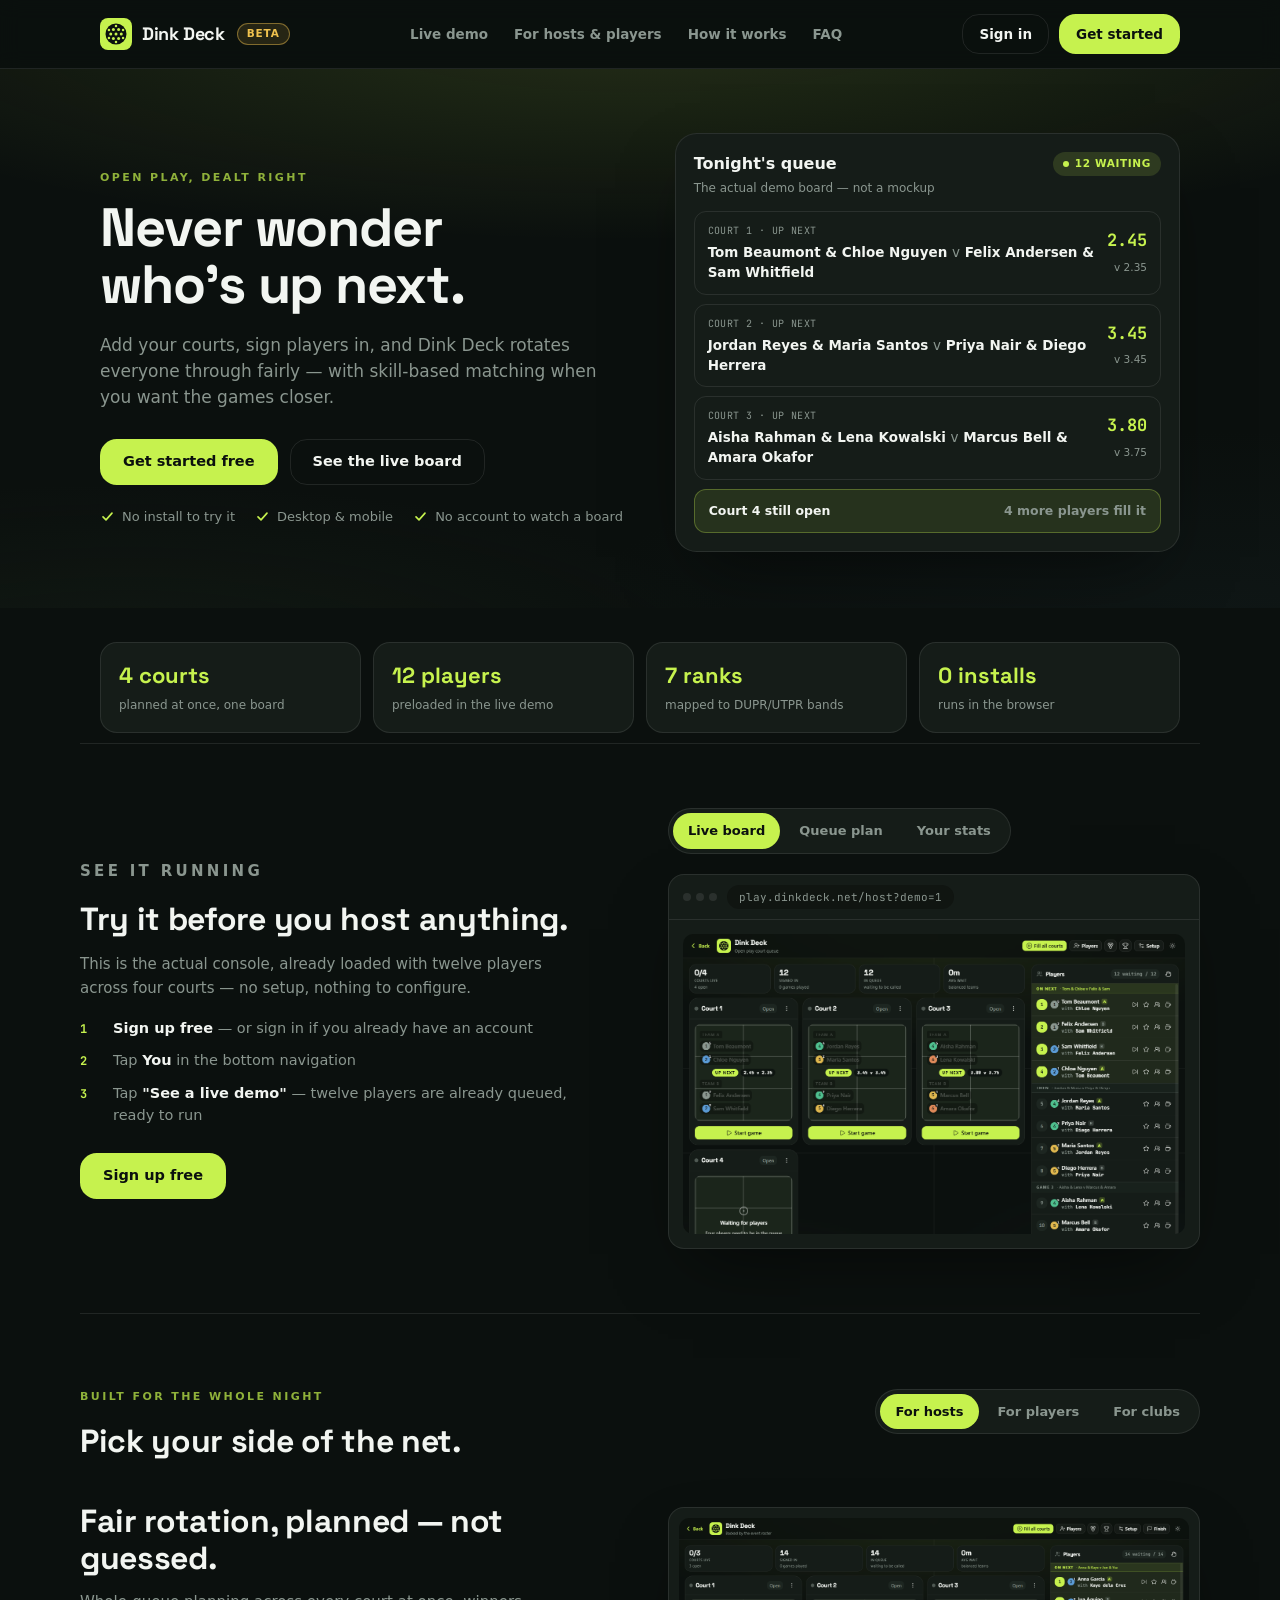
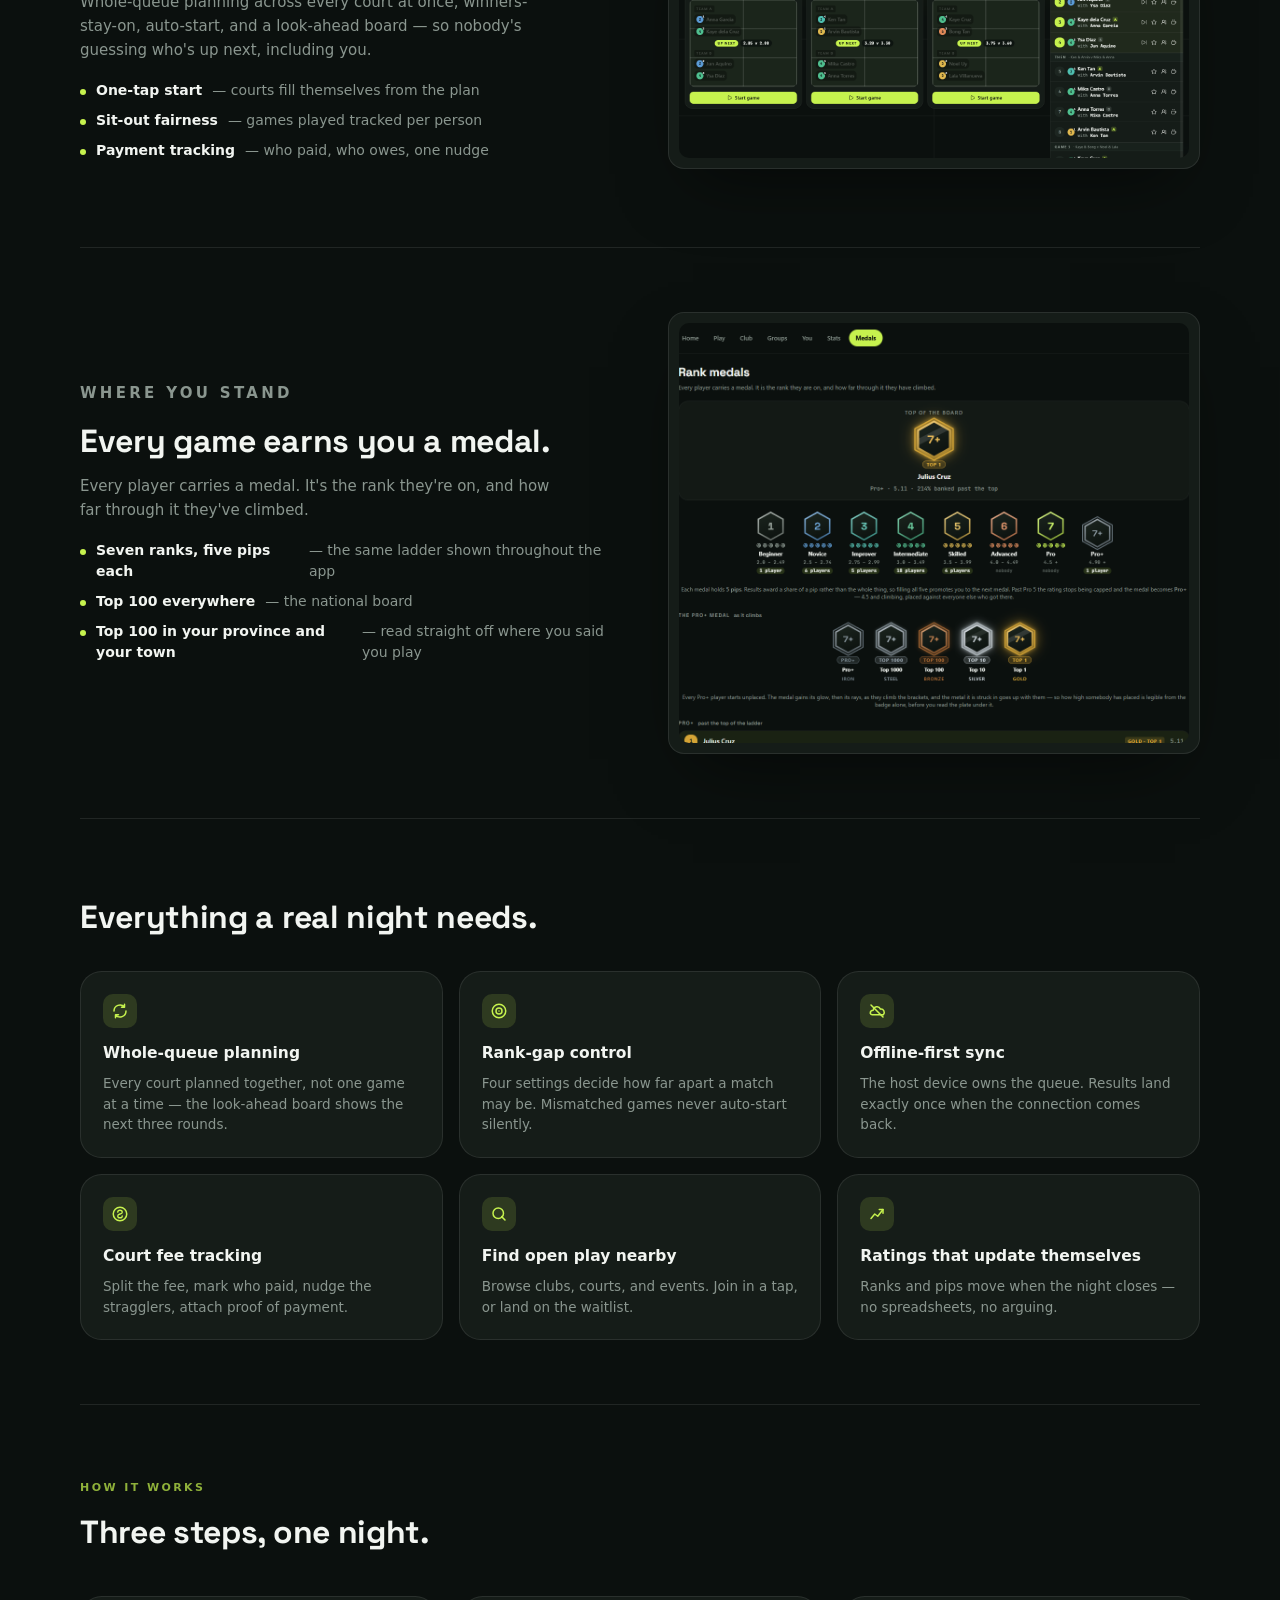
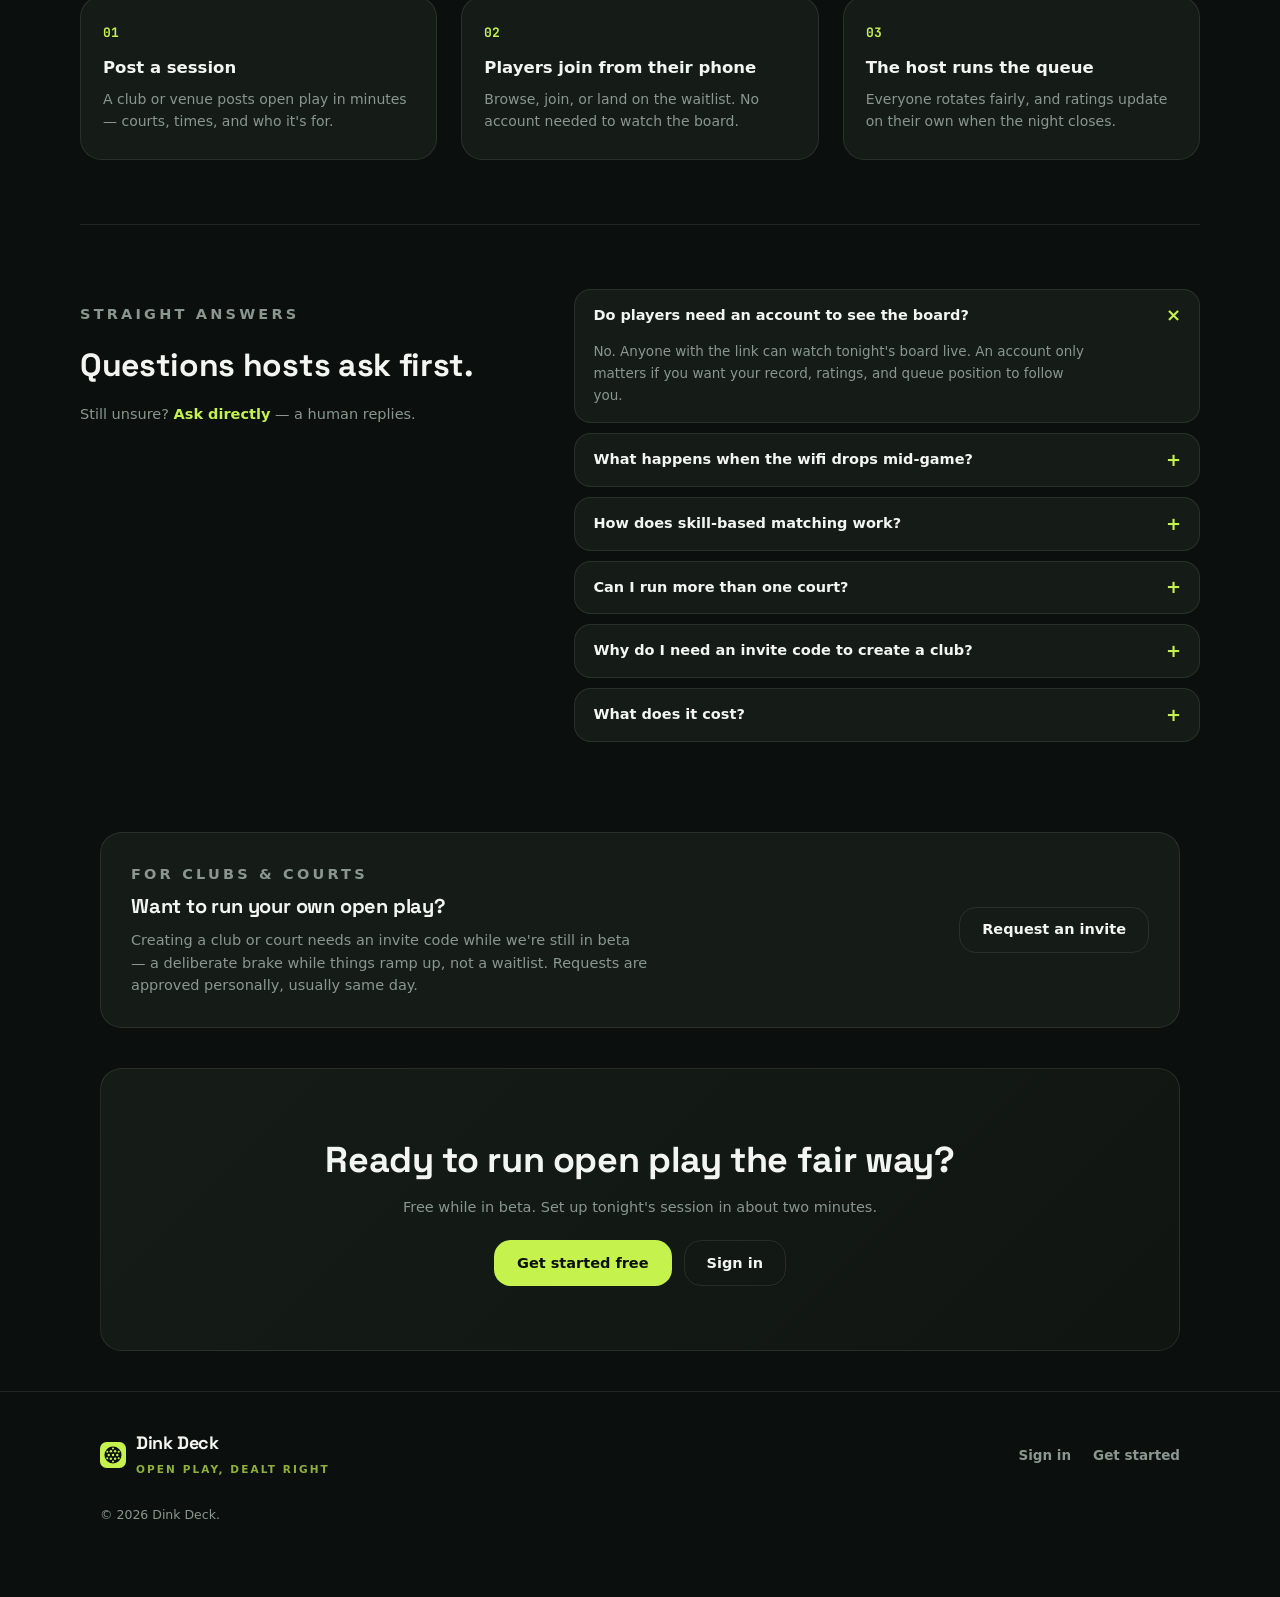
==== index.html @ 60b29c38 "Remove the leaderboard screenshot Squeezed into the split-section column, the wide 1440px capture cr" ====
<!doctype html>
<html lang="en">
<head>
  <meta charset="UTF-8" />
  <meta name="viewport" content="width=device-width, initial-scale=1" />
  <title>Dink Deck — Pickleball Court Queue</title>
  <meta name="description" content="Open-play court queue for pickleball. Add your courts, sign players in, and Dink Deck rotates everyone through fairly — with skill-based matching when you want the games closer." />

  <meta property="og:type" content="website" />
  <meta property="og:title" content="Dink Deck — Pickleball Court Queue" />
  <meta property="og:description" content="Open-play court queue for pickleball. Add your courts, sign players in, and Dink Deck rotates everyone through fairly — with skill-based matching when you want the games closer." />
  <meta property="og:image" content="https://dinkdeck.net/images/host-console.png" />
  <meta name="twitter:card" content="summary_large_image" />

  <link rel="icon" type="image/svg+xml" href="favicon.svg" />
  <link rel="preconnect" href="https://fonts.googleapis.com" />
  <link rel="preconnect" href="https://fonts.gstatic.com" crossorigin />
  <link href="https://fonts.googleapis.com/css2?family=Space+Grotesk:wght@500;600;700&family=JetBrains+Mono:wght@600;700&display=swap" rel="stylesheet" />
  <link rel="stylesheet" href="styles.css" />
</head>
<body>

  <header class="site-header">
    <div class="wrap">
      <a class="wordmark" href="#top" aria-label="Dink Deck">
        <svg width="32" height="32" viewBox="0 0 64 64" aria-hidden="true">
          <rect x="0" y="0" width="64" height="64" rx="16" fill="var(--primary)" />
          <circle cx="32" cy="32" r="21" fill="var(--primary-foreground)" />
          <g fill="var(--primary)">
            <circle cx="32" cy="32" r="3" /><circle cx="42.5" cy="32" r="3" />
            <circle cx="37.2" cy="41.1" r="3" /><circle cx="26.8" cy="41.1" r="3" />
            <circle cx="21.5" cy="32" r="3" /><circle cx="26.8" cy="22.9" r="3" />
            <circle cx="37.2" cy="22.9" r="3" />
            <circle cx="46.1" cy="23.9" r="2.5" /><circle cx="32" cy="15.8" r="2.5" />
            <circle cx="17.9" cy="23.9" r="2.5" /><circle cx="17.9" cy="40.1" r="2.5" />
            <circle cx="32" cy="48.2" r="2.5" /><circle cx="46.1" cy="40.1" r="2.5" />
          </g>
        </svg>
        <span class="wordmark__name">Dink Deck</span>
        <span class="beta-badge">Beta</span>
      </a>
      <nav class="nav-links" aria-label="Page sections">
        <a href="#demo">Live demo</a>
        <a href="#for-you">For hosts &amp; players</a>
        <a href="#how">How it works</a>
        <a href="#faq">FAQ</a>
      </nav>
      <div class="header-actions">
        <a class="btn btn--ghost btn--sm" href="https://play.dinkdeck.net/signin">Sign in</a>
        <a class="btn btn--primary btn--sm" href="https://play.dinkdeck.net/register">Get started</a>
      </div>
    </div>
  </header>

  <main id="top">

    <section class="hero">
      <div class="wrap">
        <div>
          <p class="eyebrow">Open play, dealt right</p>
          <h1>Never wonder who's&nbsp;up&nbsp;next.</h1>
          <p class="lede">
            Add your courts, sign players in, and Dink Deck rotates everyone
            through fairly — with skill-based matching when you want the
            games closer.
          </p>
          <div class="hero-ctas">
            <a class="btn btn--primary" href="https://play.dinkdeck.net/register">Get started free</a>
            <a class="btn btn--ghost" href="#demo">See the live board</a>
          </div>
          <ul class="checks">
            <li><svg width="15" height="15" viewBox="0 0 20 20" fill="none" aria-hidden="true"><path d="M4 10.5l4 4 8-9" stroke="currentColor" stroke-width="2.2" stroke-linecap="round" stroke-linejoin="round"/></svg>No install to try it</li>
            <li><svg width="15" height="15" viewBox="0 0 20 20" fill="none" aria-hidden="true"><path d="M4 10.5l4 4 8-9" stroke="currentColor" stroke-width="2.2" stroke-linecap="round" stroke-linejoin="round"/></svg>Desktop &amp; mobile</li>
            <li><svg width="15" height="15" viewBox="0 0 20 20" fill="none" aria-hidden="true"><path d="M4 10.5l4 4 8-9" stroke="currentColor" stroke-width="2.2" stroke-linecap="round" stroke-linejoin="round"/></svg>No account to watch a board</li>
          </ul>
        </div>
        <div class="hero-visual">
          <div class="live-board rise-in">
            <div class="live-board__head">
              <div>
                <h3>Tonight's queue</h3>
                <p>The actual demo board — not a mockup</p>
              </div>
              <span class="live-pill">12 waiting</span>
            </div>

            <div class="live-board__court">
              <div>
                <div class="live-board__court-meta">Court 1 · Up next</div>
                <div class="live-board__names">Tom Beaumont &amp; Chloe Nguyen <span>v</span> Felix Andersen &amp; Sam Whitfield</div>
              </div>
              <div class="live-board__score">
                <strong>2.45</strong>
                <em>v 2.35</em>
              </div>
            </div>

            <div class="live-board__court">
              <div>
                <div class="live-board__court-meta">Court 2 · Up next</div>
                <div class="live-board__names">Jordan Reyes &amp; Maria Santos <span>v</span> Priya Nair &amp; Diego Herrera</div>
              </div>
              <div class="live-board__score">
                <strong>3.45</strong>
                <em>v 3.45</em>
              </div>
            </div>

            <div class="live-board__court">
              <div>
                <div class="live-board__court-meta">Court 3 · Up next</div>
                <div class="live-board__names">Aisha Rahman &amp; Lena Kowalski <span>v</span> Marcus Bell &amp; Amara Okafor</div>
              </div>
              <div class="live-board__score">
                <strong>3.80</strong>
                <em>v 3.75</em>
              </div>
            </div>

            <div class="live-board__banner">
              <span>Court 4 still open</span>
              <span>4 more players fill it</span>
            </div>
          </div>
        </div>
      </div>
    </section>

    <section class="wrap">
      <div class="stat-strip">
        <div class="stat-strip__item"><strong>4 courts</strong><span>planned at once, one board</span></div>
        <div class="stat-strip__item"><strong>12 players</strong><span>preloaded in the live demo</span></div>
        <div class="stat-strip__item"><strong>7 ranks</strong><span>mapped to DUPR/UTPR bands</span></div>
        <div class="stat-strip__item"><strong>0 installs</strong><span>runs in the browser</span></div>
      </div>
    </section>

    <section class="split-section wrap" id="demo">
      <div class="split">
        <div class="split__copy">
          <p class="eyebrow">See it running</p>
          <h2>Try it before you host anything.</h2>
          <p>
            This is the actual console, already loaded with twelve players
            across four courts — no setup, nothing to configure.
          </p>
          <ol class="steps">
            <li><span class="steps__num">1</span><span><strong>Sign up free</strong> — or sign in if you already have an account</span></li>
            <li><span class="steps__num">2</span><span>Tap <strong>You</strong> in the bottom navigation</span></li>
            <li><span class="steps__num">3</span><span>Tap <strong>"See a live demo"</strong> — twelve players are already queued, ready to run</span></li>
          </ol>
          <a class="btn btn--primary" href="https://play.dinkdeck.net/register">Sign up free</a>
        </div>

        <div data-tabs>
          <div class="tabs" role="tablist" aria-label="Demo views">
            <button class="tab-btn" type="button" data-tab="board" aria-selected="true">Live board</button>
            <button class="tab-btn" type="button" data-tab="plan" aria-selected="false">Queue plan</button>
            <button class="tab-btn" type="button" data-tab="stats" aria-selected="false">Your stats</button>
          </div>

          <div class="chrome-frame">
            <div class="chrome-frame__bar">
              <span class="chrome-frame__dots"><span></span><span></span><span></span></span>
              <span class="chrome-frame__url">play.dinkdeck.net/host?demo=1</span>
            </div>
            <div class="chrome-frame__body">
              <div data-tab-panel="board">
                <img src="images/demo.png" alt="The live demo board: four courts, twelve players queued and ready to run" />
              </div>
              <div data-tab-panel="plan" hidden>
                <ol class="queue-plan">
                  <li data-next><span><span class="queue-plan__pos">1</span><strong>Tom Beaumont</strong></span><span class="queue-plan__tag">On next</span></li>
                  <li data-next><span><span class="queue-plan__pos">2</span><strong>Felix Andersen</strong></span><span class="queue-plan__tag">On next</span></li>
                  <li data-next><span><span class="queue-plan__pos">3</span><strong>Sam Whitfield</strong></span><span class="queue-plan__tag">On next</span></li>
                  <li data-next><span><span class="queue-plan__pos">4</span><strong>Chloe Nguyen</strong></span><span class="queue-plan__tag">On next</span></li>
                  <li><span><span class="queue-plan__pos">5</span><strong>Jordan Reyes</strong><span class="queue-plan__meta"> · then</span></span><span class="queue-plan__tag">Then</span></li>
                  <li><span><span class="queue-plan__pos">6</span><strong>Priya Nair</strong></span><span class="queue-plan__tag">Then</span></li>
                  <li><span><span class="queue-plan__pos">7</span><strong>Maria Santos</strong></span><span class="queue-plan__tag">Then</span></li>
                  <li><span><span class="queue-plan__pos">8</span><strong>Diego Herrera</strong></span><span class="queue-plan__tag">Then</span></li>
                </ol>
              </div>
              <div data-tab-panel="stats" hidden>
                <img src="images/stats.png" alt="A player's stats screen showing their rank, record, win rate, and games played by day" />
              </div>
            </div>
          </div>
        </div>
      </div>
    </section>

    <section class="split-section wrap" id="for-you" data-tabs>
      <div class="split-section__head">
        <div>
          <p class="eyebrow">Built for the whole night</p>
          <h2>Pick your side of the net.</h2>
        </div>
        <div class="tabs" role="tablist" aria-label="Who this is for">
          <button class="tab-btn" type="button" data-tab="hosts" aria-selected="true">For hosts</button>
          <button class="tab-btn" type="button" data-tab="players" aria-selected="false">For players</button>
          <button class="tab-btn" type="button" data-tab="clubs" aria-selected="false">For clubs</button>
        </div>
      </div>

      <div>
        <div class="split" data-tab-panel="hosts">
          <div class="split__copy">
            <h2>Fair rotation, planned — not guessed.</h2>
            <p>
              Whole-queue planning across every court at once, winners-stay-on,
              auto-start, and a look-ahead board — so nobody's guessing who's
              up next, including you.
            </p>
            <ul class="split__bullets">
              <li><strong>One-tap start</strong> — courts fill themselves from the plan</li>
              <li><strong>Sit-out fairness</strong> — games played tracked per person</li>
              <li><strong>Payment tracking</strong> — who paid, who owes, one nudge</li>
            </ul>
          </div>
          <div class="feature-row__media">
            <div class="desk-frame">
              <img src="images/host-console.png" alt="The host console running three courts of live games with a queue of waiting players" />
            </div>
          </div>
        </div>

        <div class="split" data-tab-panel="players" hidden>
          <div class="split__copy">
            <h2>Skill-based matching that never fakes it.</h2>
            <p>
              Seven ranks mapped to DUPR/UTPR bands, five pips per rank, and a
              hard rank-gap control with four settings — Dink Deck never
              silently starts a mismatched game.
            </p>
            <ul class="split__bullets">
              <li><strong>Real record</strong> — games, win rate, streak, sessions</li>
              <li><strong>Local ladders</strong> — leaderboards by province and town</li>
              <li><strong>Find open play</strong> — browse nearby, join in a tap</li>
            </ul>
          </div>
          <div class="feature-row__media">
            <div class="phone-frame">
              <img src="images/discover.png" alt="The Discover screen listing today's open play sessions, including one live now" width="280" />
            </div>
          </div>
        </div>

        <div class="split" data-tab-panel="clubs" hidden>
          <div class="split__copy">
            <h2>Your club has a home.</h2>
            <p>
              A club or venue profile, a court directory with hours and
              rates, and a feed for what's actually happening tonight — so
              regulars stop asking in the group chat.
            </p>
            <ul class="split__bullets">
              <li><strong>Post in minutes</strong> — courts, times, and who it's for</li>
              <li><strong>Members &amp; feed</strong> — notices land where players look</li>
              <li><strong>Court directory</strong> — hours, rates, and surface for every court</li>
            </ul>
          </div>
          <div class="feature-row__media">
            <div class="phone-frame">
              <img src="images/club-page.png" alt="A club's public page showing its upcoming sessions and a Post a session button" width="280" />
            </div>
          </div>
        </div>
      </div>
    </section>

    <section class="split-section wrap">
      <div class="split">
        <div class="split__copy">
          <p class="eyebrow">Where you stand</p>
          <h2>Every game earns you a medal.</h2>
          <p>
            Every player carries a medal. It's the rank they're on, and how
            far through it they've climbed.
          </p>
          <ul class="split__bullets">
            <li><strong>Seven ranks, five pips each</strong> — the same ladder shown throughout the app</li>
            <li><strong>Top 100 everywhere</strong> — the national board</li>
            <li><strong>Top 100 in your province and your town</strong> — read straight off where you said you play</li>
          </ul>
        </div>
        <div class="frame-stack">
          <div class="desk-frame">
            <img src="images/medals.png" alt="The rank medal chart, showing the seven-rank ladder and Pro+ tiers up to Top 10" />
          </div>
        </div>
      </div>
    </section>

    <section class="feature-grid-section wrap">
      <h2>Everything a real night needs.</h2>
      <div class="feature-grid">
        <div class="feature-card">
          <span class="feature-card__icon"><svg width="18" height="18" viewBox="0 0 24 24" fill="none"><path d="M4 12a8 8 0 0114-5.3M20 12a8 8 0 01-14 5.3M18 3v4h-4M6 21v-4h4" stroke="currentColor" stroke-width="2" stroke-linecap="round" stroke-linejoin="round"/></svg></span>
          <h3>Whole-queue planning</h3>
          <p>Every court planned together, not one game at a time — the look-ahead board shows the next three rounds.</p>
        </div>
        <div class="feature-card">
          <span class="feature-card__icon"><svg width="18" height="18" viewBox="0 0 24 24" fill="none"><circle cx="12" cy="12" r="9" stroke="currentColor" stroke-width="2"/><circle cx="12" cy="12" r="4" stroke="currentColor" stroke-width="2"/><circle cx="12" cy="12" r="0.5" fill="currentColor" stroke="currentColor"/></svg></span>
          <h3>Rank-gap control</h3>
          <p>Four settings decide how far apart a match may be. Mismatched games never auto-start silently.</p>
        </div>
        <div class="feature-card">
          <span class="feature-card__icon"><svg width="18" height="18" viewBox="0 0 24 24" fill="none"><path d="M3 15a4 4 0 014-4 5 5 0 019.6-1.5A4.5 4.5 0 0120.5 17H6a3 3 0 01-3-2z" stroke="currentColor" stroke-width="2" stroke-linejoin="round"/><path d="M4 4l16 16" stroke="currentColor" stroke-width="2" stroke-linecap="round"/></svg></span>
          <h3>Offline-first sync</h3>
          <p>The host device owns the queue. Results land exactly once when the connection comes back.</p>
        </div>
        <div class="feature-card">
          <span class="feature-card__icon"><svg width="18" height="18" viewBox="0 0 24 24" fill="none"><circle cx="12" cy="12" r="9" stroke="currentColor" stroke-width="2"/><path d="M9 9.5c0-1.4 1.3-2.5 3-2.5s3 1.1 3 2.5-1.3 2-3 2.5-3 1.1-3 2.5 1.3 2.5 3 2.5 3-1.1 3-2.5" stroke="currentColor" stroke-width="1.8" stroke-linecap="round"/></svg></span>
          <h3>Court fee tracking</h3>
          <p>Split the fee, mark who paid, nudge the stragglers, attach proof of payment.</p>
        </div>
        <div class="feature-card">
          <span class="feature-card__icon"><svg width="18" height="18" viewBox="0 0 24 24" fill="none"><circle cx="11" cy="11" r="7" stroke="currentColor" stroke-width="2"/><path d="M20 20l-4.5-4.5" stroke="currentColor" stroke-width="2" stroke-linecap="round"/></svg></span>
          <h3>Find open play nearby</h3>
          <p>Browse clubs, courts, and events. Join in a tap, or land on the waitlist.</p>
        </div>
        <div class="feature-card">
          <span class="feature-card__icon"><svg width="18" height="18" viewBox="0 0 24 24" fill="none"><path d="M4 18l5-6 4 3 7-9" stroke="currentColor" stroke-width="2" stroke-linecap="round" stroke-linejoin="round"/><path d="M15 6h5v5" stroke="currentColor" stroke-width="2" stroke-linecap="round" stroke-linejoin="round"/></svg></span>
          <h3>Ratings that update themselves</h3>
          <p>Ranks and pips move when the night closes — no spreadsheets, no arguing.</p>
        </div>
      </div>
    </section>

    <section class="how wrap" id="how">
      <p class="eyebrow">How it works</p>
      <h2>Three steps, one night.</h2>
      <div class="how-steps">
        <div class="how-step">
          <div class="how-step__num">01</div>
          <h3>Post a session</h3>
          <p>A club or venue posts open play in minutes — courts, times, and who it's for.</p>
        </div>
        <div class="how-step">
          <div class="how-step__num">02</div>
          <h3>Players join from their phone</h3>
          <p>Browse, join, or land on the waitlist. No account needed to watch the board.</p>
        </div>
        <div class="how-step">
          <div class="how-step__num">03</div>
          <h3>The host runs the queue</h3>
          <p>Everyone rotates fairly, and ratings update on their own when the night closes.</p>
        </div>
      </div>
    </section>

    <section class="faq-section wrap" id="faq">
      <div class="faq-layout">
        <div class="faq-intro">
          <p class="eyebrow">Straight answers</p>
          <h2>Questions hosts ask first.</h2>
          <p>Still unsure? <a href="mailto:archi.luna04@gmail.com?subject=Question%20about%20Dink%20Deck">Ask directly</a> — a human replies.</p>
        </div>

        <div class="faq-list">
          <div class="faq-item">
            <button class="faq-item__q" type="button" data-faq-q aria-expanded="true">
              Do players need an account to see the board?
              <span class="faq-item__glyph" data-faq-glyph>×</span>
            </button>
            <div class="faq-item__a" data-faq-a>
              No. Anyone with the link can watch tonight's board live. An account
              only matters if you want your record, ratings, and queue position
              to follow you.
            </div>
          </div>

          <div class="faq-item">
            <button class="faq-item__q" type="button" data-faq-q aria-expanded="false">
              What happens when the wifi drops mid-game?
              <span class="faq-item__glyph" data-faq-glyph>+</span>
            </button>
            <div class="faq-item__a" data-faq-a hidden>
              Nothing is lost. The host's device keeps the queue locally and
              syncs results exactly once when the connection returns — never
              twice, never a duplicate game.
            </div>
          </div>

          <div class="faq-item">
            <button class="faq-item__q" type="button" data-faq-q aria-expanded="false">
              How does skill-based matching work?
              <span class="faq-item__glyph" data-faq-glyph>+</span>
            </button>
            <div class="faq-item__a" data-faq-a hidden>
              Seven ranks, five pips each. A rank-gap setting decides how wide a
              mismatch is allowed before a game won't start — anywhere from
              same-rank-only up to any mix.
            </div>
          </div>

          <div class="faq-item">
            <button class="faq-item__q" type="button" data-faq-q aria-expanded="false">
              Can I run more than one court?
              <span class="faq-item__glyph" data-faq-glyph>+</span>
            </button>
            <div class="faq-item__a" data-faq-a hidden>
              Yes — up to 24 on one board. Every court is planned together, not
              filled one at a time, so games start as soon as enough players
              are free anywhere.
            </div>
          </div>

          <div class="faq-item">
            <button class="faq-item__q" type="button" data-faq-q aria-expanded="false">
              Why do I need an invite code to create a club?
              <span class="faq-item__glyph" data-faq-glyph>+</span>
            </button>
            <div class="faq-item__a" data-faq-a hidden>
              It's a deliberate brake while the system is still in beta, not a
              permission system — request one below and it's usually
              approved the same day.
            </div>
          </div>

          <div class="faq-item">
            <button class="faq-item__q" type="button" data-faq-q aria-expanded="false">
              What does it cost?
              <span class="faq-item__glyph" data-faq-glyph>+</span>
            </button>
            <div class="faq-item__a" data-faq-a hidden>
              Free to play and free to host while in beta. A club can
              optionally track a court fee per player — that money moves
              through GCash or cash in hand, never through the app.
            </div>
          </div>
        </div>
      </div>
    </section>

    <section class="wrap">
      <div class="callout">
        <div class="callout__copy">
          <p class="eyebrow">For clubs &amp; courts</p>
          <h2>Want to run your own open play?</h2>
          <p>
            Creating a club or court needs an invite code while we're still
            in beta — a deliberate brake while things ramp up, not a
            waitlist. Requests are approved personally, usually same day.
          </p>
        </div>
        <div class="callout__action">
          <a class="btn btn--ghost" href="mailto:archi.luna04@gmail.com?subject=Dink%20Deck%20invite%20code%20request">Request an invite</a>
        </div>
      </div>
    </section>

    <section class="wrap">
      <div class="final-cta">
        <h2>Ready to run open play the fair way?</h2>
        <p>Free while in beta. Set up tonight's session in about two minutes.</p>
        <div class="hero-ctas">
          <a class="btn btn--primary" href="https://play.dinkdeck.net/register">Get started free</a>
          <a class="btn btn--ghost" href="https://play.dinkdeck.net/signin">Sign in</a>
        </div>
      </div>
    </section>

  </main>

  <footer class="site-footer">
    <div class="wrap">
      <a class="wordmark" href="#top" aria-label="Dink Deck">
        <svg width="26" height="26" viewBox="0 0 64 64" aria-hidden="true">
          <rect x="0" y="0" width="64" height="64" rx="16" fill="var(--primary)" />
          <circle cx="32" cy="32" r="21" fill="var(--primary-foreground)" />
          <g fill="var(--primary)">
            <circle cx="32" cy="32" r="3" /><circle cx="42.5" cy="32" r="3" />
            <circle cx="37.2" cy="41.1" r="3" /><circle cx="26.8" cy="41.1" r="3" />
            <circle cx="21.5" cy="32" r="3" /><circle cx="26.8" cy="22.9" r="3" />
            <circle cx="37.2" cy="22.9" r="3" />
            <circle cx="46.1" cy="23.9" r="2.5" /><circle cx="32" cy="15.8" r="2.5" />
            <circle cx="17.9" cy="23.9" r="2.5" /><circle cx="17.9" cy="40.1" r="2.5" />
            <circle cx="32" cy="48.2" r="2.5" /><circle cx="46.1" cy="40.1" r="2.5" />
          </g>
        </svg>
        <span>
          <span class="wordmark__name">Dink Deck</span>
          <span class="wordmark__tagline">Open play, dealt right</span>
        </span>
      </a>
      <div class="footer-links">
        <a href="https://play.dinkdeck.net/signin">Sign in</a>
        <a href="https://play.dinkdeck.net/register">Get started</a>
      </div>
      <p class="copyright">© 2026 Dink Deck.</p>
    </div>
  </footer>

  <script src="script.js" defer></script>
</body>
</html>
---- styles.css ----
/* Dink Deck — landing page.
   Brand tokens copied from apps/web/src/index.css (the "dark: brand as
   written" palette — Court Black, Deck, Dink Lime, Moss, Flag Amber). This
   repo has no shared dependency on the app, so the tokens are copied rather
   than imported. */

:root {
  --background: #0b100e;
  --foreground: #f2f5f1;
  --card: #151c18;
  --card-foreground: #f2f5f1;
  --primary: #c6f24e;
  --primary-foreground: #0b100e;
  --muted-foreground: #8a968f;
  --border: rgba(255, 255, 255, 0.09);
  --lime-ink: #c6f24e;
  --moss: #8fb13a;
  --flag: #f0c24e;
  --inset: #101511;
  --court: #22301f;
  --court-line: #f2f5f1;
  --apron: #1b2a2e;
  --optic: #c6f24e;
  --live: #c6f24e;

  --radius: 0.75rem;
  --radius-lg: var(--radius);
  --radius-xl: calc(var(--radius) * 1.4);
  --radius-2xl: calc(var(--radius) * 1.8);

  --font-display: "Space Grotesk", system-ui, sans-serif;
  --font-sans: -apple-system, BlinkMacSystemFont, "Segoe UI", system-ui, sans-serif;
  --font-mono: "JetBrains Mono", ui-monospace, monospace;

  --max: 1120px;
}

* {
  box-sizing: border-box;
}

html {
  scroll-behavior: smooth;
}

body {
  margin: 0;
  background: var(--background);
  color: var(--foreground);
  font-family: var(--font-sans);
  line-height: 1.5;
  -webkit-font-smoothing: antialiased;
}

img {
  max-width: 100%;
  display: block;
}

a {
  color: inherit;
}

button {
  font: inherit;
  color: inherit;
}

.wrap {
  max-width: var(--max);
  margin: 0 auto;
  padding: 0 20px;
}

.eyebrow {
  font-size: 11px;
  font-weight: 700;
  letter-spacing: 0.22em;
  text-transform: uppercase;
  color: var(--moss);
}

/* ---------- brand mark ---------- */

.wordmark {
  display: inline-flex;
  align-items: center;
  gap: 10px;
  text-decoration: none;
  color: inherit;
}

.wordmark__name {
  font-family: var(--font-display);
  font-weight: 700;
  font-size: 18px;
  letter-spacing: -0.02em;
  line-height: 1;
}

.wordmark__tagline {
  display: block;
  margin-top: 6px;
  font-size: 10.5px;
  font-weight: 600;
  letter-spacing: 0.2em;
  text-transform: uppercase;
  color: var(--moss);
}

.beta-badge {
  display: inline-flex;
  align-items: center;
  height: 22px;
  padding: 0 9px;
  margin-left: 2px;
  border-radius: 999px;
  border: 1px solid color-mix(in oklab, var(--flag) 45%, transparent);
  background: color-mix(in oklab, var(--flag) 12%, transparent);
  color: var(--flag);
  font-size: 10.5px;
  font-weight: 700;
  letter-spacing: 0.08em;
  text-transform: uppercase;
  vertical-align: middle;
}

/* ---------- header / nav ---------- */

.site-header {
  position: sticky;
  top: 0;
  z-index: 20;
  background: color-mix(in oklab, var(--background) 88%, transparent);
  backdrop-filter: blur(10px);
  border-bottom: 1px solid var(--border);
}

.site-header .wrap {
  height: 68px;
  display: flex;
  align-items: center;
  justify-content: space-between;
  gap: 16px;
}

.nav-links {
  display: none;
  align-items: center;
  gap: 26px;
  font-size: 13.5px;
  font-weight: 600;
  color: var(--muted-foreground);
}

.nav-links a {
  text-decoration: none;
}

.nav-links a:hover {
  color: var(--foreground);
}

@media (min-width: 860px) {
  .nav-links {
    display: flex;
  }
}

.header-actions {
  display: flex;
  align-items: center;
  gap: 10px;
}

/* ---------- buttons ---------- */

.btn {
  display: inline-flex;
  align-items: center;
  justify-content: center;
  gap: 8px;
  height: 46px;
  padding: 0 22px;
  border-radius: var(--radius-xl);
  font-weight: 700;
  font-size: 14.5px;
  text-decoration: none;
  border: 1px solid transparent;
  cursor: pointer;
  white-space: nowrap;
}

.btn--primary {
  background: var(--primary);
  color: var(--primary-foreground);
}

.btn--ghost {
  background: transparent;
  color: var(--foreground);
  border-color: var(--border);
}

.btn--sm {
  height: 40px;
  padding: 0 16px;
  font-size: 13.5px;
}

/* ---------- hero ---------- */

.hero {
  position: relative;
  overflow: hidden;
  padding: 64px 0 56px;
}

.hero::before {
  content: "";
  position: absolute;
  inset: 0;
  z-index: 0;
  background:
    radial-gradient(120% 70% at 50% -10%, color-mix(in oklab, var(--optic) 14%, transparent) 0%, transparent 60%),
    radial-gradient(90% 60% at 10% 110%, color-mix(in oklab, var(--court) 26%, transparent) 0%, transparent 55%),
    radial-gradient(90% 60% at 95% 100%, color-mix(in oklab, var(--apron) 22%, transparent) 0%, transparent 55%);
}

.hero .wrap {
  position: relative;
  z-index: 1;
  display: grid;
  grid-template-columns: 1fr;
  gap: 44px;
  align-items: center;
}

.hero h1 {
  font-family: var(--font-display);
  font-weight: 700;
  font-size: clamp(34px, 6vw, 54px);
  line-height: 1.05;
  letter-spacing: -0.02em;
  margin: 14px 0 18px;
}

.hero p.lede {
  font-size: 17px;
  line-height: 1.55;
  color: var(--muted-foreground);
  max-width: 46ch;
  margin: 0 0 28px;
}

.hero-ctas {
  display: flex;
  flex-wrap: wrap;
  gap: 12px;
  margin-bottom: 22px;
}

.checks {
  list-style: none;
  margin: 0;
  padding: 0;
  display: flex;
  flex-wrap: wrap;
  gap: 8px 20px;
}

.checks li {
  display: flex;
  align-items: center;
  gap: 7px;
  font-size: 13px;
  color: var(--muted-foreground);
}

.checks svg {
  flex-shrink: 0;
  color: var(--lime-ink);
}

@media (min-width: 900px) {
  .hero .wrap {
    grid-template-columns: 1.05fr 1fr;
  }
}

/* ---------- device frames ---------- */

.phone-frame {
  width: min(300px, 78vw);
  border-radius: 34px;
  border: 6px solid var(--card);
  background: var(--card);
  box-shadow: 0 30px 70px -20px rgba(0, 0, 0, 0.6);
  overflow: hidden;
}

.phone-frame img {
  border-radius: 28px;
  display: block;
}

.desk-frame {
  width: 100%;
  border-radius: 16px;
  border: 1px solid var(--border);
  background: var(--card);
  box-shadow: 0 30px 70px -25px rgba(0, 0, 0, 0.55);
  overflow: hidden;
  padding: 10px;
}

.desk-frame img {
  border-radius: 10px;
  display: block;
  width: 100%;
  height: 240px;
  object-fit: cover;
  object-position: top;
}

/* A tab/split panel's media slot — one frame, or a couple side by side. */
.feature-row__media {
  display: flex;
  justify-content: center;
  flex-wrap: wrap;
  gap: 20px;
}

/* A wide (desk-frame) shot at a taller crop than the default 240px, since a
   1440px-wide screenshot needs more height to stay legible once squeezed
   into a split-section column. Also stacks more than one, if ever needed. */
.frame-stack {
  display: flex;
  flex-direction: column;
  gap: 18px;
  width: 100%;
}

.frame-stack .desk-frame img {
  height: 420px;
}

/* ---------- hero live-board card ---------- */

.live-board {
  width: 100%;
  border-radius: var(--radius-2xl);
  border: 1px solid var(--border);
  background: var(--card);
  box-shadow: 0 30px 70px -25px rgba(0, 0, 0, 0.55);
  padding: 18px;
}

.live-board__head {
  display: flex;
  align-items: flex-start;
  justify-content: space-between;
  gap: 12px;
  margin-bottom: 14px;
}

.live-board__head h3 {
  font-size: 16px;
  margin: 0 0 3px;
}

.live-board__head p {
  margin: 0;
  font-size: 12px;
  color: var(--muted-foreground);
}

.live-pill {
  display: inline-flex;
  align-items: center;
  gap: 6px;
  height: 24px;
  padding: 0 10px;
  border-radius: 999px;
  background: color-mix(in oklab, var(--live) 14%, transparent);
  color: var(--lime-ink);
  font-size: 10.5px;
  font-weight: 700;
  letter-spacing: 0.06em;
  text-transform: uppercase;
  white-space: nowrap;
}

.live-pill::before {
  content: "";
  width: 6px;
  height: 6px;
  border-radius: 999px;
  background: var(--live);
}

.live-board__court {
  display: flex;
  align-items: center;
  justify-content: space-between;
  gap: 12px;
  padding: 11px 13px;
  border: 1px solid var(--border);
  border-radius: var(--radius-lg);
  margin-bottom: 9px;
}

.live-board__court-meta {
  font-family: var(--font-mono);
  font-size: 10px;
  color: var(--muted-foreground);
  text-transform: uppercase;
  letter-spacing: 0.04em;
  margin-bottom: 4px;
}

.live-board__names {
  font-size: 13.5px;
  font-weight: 600;
}

.live-board__names span {
  color: var(--muted-foreground);
  font-weight: 500;
}

.live-board__score {
  text-align: right;
  flex-shrink: 0;
}

.live-board__score strong {
  display: block;
  font-family: var(--font-mono);
  font-size: 17px;
  color: var(--lime-ink);
}

.live-board__score em {
  font-style: normal;
  font-size: 10.5px;
  color: var(--muted-foreground);
}

.live-board__banner {
  margin-top: 4px;
  display: flex;
  align-items: center;
  justify-content: space-between;
  gap: 10px;
  padding: 12px 14px;
  border-radius: var(--radius-lg);
  background: color-mix(in oklab, var(--primary) 10%, transparent);
  border: 1px solid color-mix(in oklab, var(--primary) 30%, transparent);
  font-size: 12.5px;
  font-weight: 700;
}

.live-board__banner span:last-child {
  font-weight: 600;
  color: var(--muted-foreground);
}

/* ---------- stat strip ---------- */

.stat-strip {
  display: grid;
  grid-template-columns: repeat(2, 1fr);
  gap: 12px;
  padding: 34px 0 10px;
}

@media (min-width: 700px) {
  .stat-strip {
    grid-template-columns: repeat(4, 1fr);
  }
}

.stat-strip__item {
  border: 1px solid var(--border);
  border-radius: var(--radius-xl);
  padding: 16px 18px;
  background: var(--card);
}

.stat-strip__item strong {
  display: block;
  font-family: var(--font-display);
  font-size: 22px;
  color: var(--lime-ink);
}

.stat-strip__item span {
  font-size: 12px;
  color: var(--muted-foreground);
}

/* ---------- split section (copy + panel), used by both tabbed sections ---------- */

.split-section {
  padding: 64px 0;
  border-top: 1px solid var(--border);
}

.split-section__head {
  display: flex;
  align-items: center;
  justify-content: space-between;
  gap: 16px;
  flex-wrap: wrap;
  margin-bottom: 28px;
}

.split-section__head h2 {
  font-family: var(--font-display);
  font-size: clamp(24px, 3.4vw, 32px);
  margin: 10px 0 0;
  letter-spacing: -0.01em;
}

.split {
  display: grid;
  grid-template-columns: 1fr;
  gap: 36px;
  align-items: start;
}

@media (min-width: 900px) {
  .split {
    grid-template-columns: 1fr 1fr;
    gap: 56px;
    align-items: center;
  }
}

/* `.split` sets its own `display`, which — being an author style — beats the
   browser's default `[hidden] { display: none }` UA rule regardless of
   source order. Needs restating explicitly or a hidden panel still renders. */
.split[hidden] {
  display: none;
}

.split__copy h2 {
  font-family: var(--font-display);
  font-size: clamp(24px, 3.4vw, 32px);
  line-height: 1.15;
  letter-spacing: -0.01em;
  margin: 10px 0 14px;
}

.split__copy > p {
  color: var(--muted-foreground);
  font-size: 15px;
  line-height: 1.6;
  max-width: 50ch;
  margin: 0 0 18px;
}

.split__bullets {
  list-style: none;
  margin: 0 0 22px;
  padding: 0;
  display: flex;
  flex-direction: column;
  gap: 9px;
}

.split__bullets li {
  display: flex;
  align-items: baseline;
  gap: 10px;
  font-size: 14px;
  color: var(--muted-foreground);
}

.split__bullets li::before {
  content: "";
  flex-shrink: 0;
  width: 6px;
  height: 6px;
  margin-top: 2px;
  border-radius: 999px;
  background: var(--lime-ink);
}

.split__bullets strong {
  color: var(--foreground);
}

/* ---------- numbered steps (how to find the demo) ---------- */

.steps {
  list-style: none;
  margin: 18px 0 26px;
  padding: 0;
  display: flex;
  flex-direction: column;
  gap: 11px;
}

.steps li {
  display: flex;
  align-items: baseline;
  gap: 13px;
  font-size: 14.5px;
  line-height: 1.5;
  color: var(--muted-foreground);
}

.steps li strong {
  color: var(--foreground);
}

.steps__num {
  flex-shrink: 0;
  width: 20px;
  font-family: var(--font-mono);
  font-weight: 700;
  font-size: 12px;
  color: var(--lime-ink);
}

/* ---------- tab groups ---------- */

.tabs {
  display: inline-flex;
  gap: 4px;
  padding: 4px;
  border-radius: 999px;
  background: var(--card);
  border: 1px solid var(--border);
  margin-bottom: 20px;
  flex-wrap: wrap;
}

.tab-btn {
  border: none;
  background: transparent;
  color: var(--muted-foreground);
  font-size: 13px;
  font-weight: 700;
  padding: 8px 15px;
  border-radius: 999px;
  cursor: pointer;
}

.tab-btn[aria-selected="true"] {
  background: var(--primary);
  color: var(--primary-foreground);
}

.tab-panel[hidden] {
  display: none;
}

/* ---------- browser-chrome frame (demo tabs) ---------- */

.chrome-frame {
  border-radius: 16px;
  border: 1px solid var(--border);
  background: var(--card);
  box-shadow: 0 30px 70px -25px rgba(0, 0, 0, 0.55);
  overflow: hidden;
}

.chrome-frame__bar {
  display: flex;
  align-items: center;
  gap: 10px;
  padding: 10px 14px;
  border-bottom: 1px solid var(--border);
}

.chrome-frame__dots {
  display: flex;
  gap: 5px;
}

.chrome-frame__dots span {
  width: 8px;
  height: 8px;
  border-radius: 999px;
  background: var(--border);
}

.chrome-frame__url {
  font-family: var(--font-mono);
  font-size: 11px;
  color: var(--muted-foreground);
  background: var(--inset);
  border-radius: 999px;
  padding: 4px 12px;
}

.chrome-frame__body {
  padding: 14px;
}

.chrome-frame__body img {
  border-radius: 10px;
  width: 100%;
  height: 300px;
  object-fit: cover;
  object-position: top;
}

/* ---------- hand-built queue-plan panel ---------- */

.queue-plan {
  list-style: none;
  margin: 0;
  padding: 0;
  display: flex;
  flex-direction: column;
  gap: 8px;
}

.queue-plan li {
  display: flex;
  align-items: center;
  justify-content: space-between;
  gap: 10px;
  padding: 10px 12px;
  border: 1px solid var(--border);
  border-radius: var(--radius-lg);
  font-size: 13px;
}

.queue-plan__pos {
  font-family: var(--font-mono);
  color: var(--muted-foreground);
  margin-right: 10px;
}

.queue-plan__meta {
  color: var(--muted-foreground);
  font-size: 11.5px;
}

.queue-plan__tag {
  font-size: 10.5px;
  font-weight: 700;
  padding: 3px 9px;
  border-radius: 999px;
  background: var(--inset);
  color: var(--muted-foreground);
  white-space: nowrap;
}

.queue-plan li[data-next] .queue-plan__tag {
  background: color-mix(in oklab, var(--primary) 16%, transparent);
  color: var(--lime-ink);
}

/* ---------- feature grid ---------- */

.feature-grid-section {
  padding: 64px 0;
  border-top: 1px solid var(--border);
}

.feature-grid-section h2 {
  font-family: var(--font-display);
  font-size: clamp(24px, 3.4vw, 32px);
  margin: 10px 0 30px;
  letter-spacing: -0.01em;
}

.feature-grid {
  display: grid;
  grid-template-columns: 1fr;
  gap: 16px;
}

@media (min-width: 760px) {
  .feature-grid {
    grid-template-columns: repeat(3, 1fr);
  }
}

.feature-card {
  border: 1px solid var(--border);
  background: var(--card);
  border-radius: var(--radius-2xl);
  padding: 22px;
}

.feature-card__icon {
  display: grid;
  place-items: center;
  width: 34px;
  height: 34px;
  border-radius: 10px;
  background: color-mix(in oklab, var(--primary) 14%, transparent);
  color: var(--lime-ink);
  margin-bottom: 14px;
}

.feature-card h3 {
  font-size: 15.5px;
  margin: 0 0 7px;
}

.feature-card p {
  color: var(--muted-foreground);
  font-size: 13.5px;
  line-height: 1.55;
  margin: 0;
}

/* ---------- how it works ---------- */

.how {
  padding: 64px 0;
  border-top: 1px solid var(--border);
}

.how h2 {
  font-family: var(--font-display);
  font-size: clamp(24px, 3.4vw, 32px);
  margin: 10px 0 40px;
  letter-spacing: -0.01em;
}

.how-steps {
  display: grid;
  grid-template-columns: 1fr;
  gap: 24px;
}

@media (min-width: 760px) {
  .how-steps {
    grid-template-columns: repeat(3, 1fr);
  }
}

.how-step {
  border: 1px solid var(--border);
  background: var(--card);
  border-radius: var(--radius-2xl);
  padding: 26px 22px;
}

.how-step__num {
  font-family: var(--font-mono);
  font-weight: 700;
  font-size: 13px;
  color: var(--lime-ink);
  margin-bottom: 14px;
}

.how-step h3 {
  font-size: 16.5px;
  margin: 0 0 8px;
}

.how-step p {
  color: var(--muted-foreground);
  font-size: 14px;
  line-height: 1.55;
  margin: 0;
}

/* ---------- FAQ ---------- */

.faq-section {
  padding: 64px 0;
  border-top: 1px solid var(--border);
}

.faq-layout {
  display: grid;
  grid-template-columns: 1fr;
  gap: 32px;
}

@media (min-width: 900px) {
  .faq-layout {
    grid-template-columns: 0.85fr 1.15fr;
  }
}

.faq-intro h2 {
  font-family: var(--font-display);
  font-size: clamp(24px, 3.4vw, 32px);
  margin: 10px 0 14px;
  letter-spacing: -0.01em;
}

.faq-intro p {
  color: var(--muted-foreground);
  font-size: 14.5px;
  line-height: 1.6;
  max-width: 42ch;
}

.faq-intro a {
  color: var(--lime-ink);
  font-weight: 700;
  text-decoration: none;
}

.faq-list {
  display: flex;
  flex-direction: column;
  gap: 10px;
}

.faq-item {
  border: 1px solid var(--border);
  border-radius: var(--radius-xl);
  background: var(--card);
  overflow: hidden;
}

.faq-item__q {
  width: 100%;
  display: flex;
  align-items: center;
  justify-content: space-between;
  gap: 12px;
  padding: 15px 18px;
  background: none;
  border: none;
  text-align: left;
  font-size: 14.5px;
  font-weight: 700;
  cursor: pointer;
}

.faq-item__glyph {
  flex-shrink: 0;
  font-size: 18px;
  color: var(--lime-ink);
  line-height: 1;
}

.faq-item__a {
  padding: 0 18px 16px;
  color: var(--muted-foreground);
  font-size: 13.5px;
  line-height: 1.6;
  max-width: 62ch;
}

.faq-item__a[hidden] {
  display: none;
}

/* ---------- callouts (invite request) ---------- */

.callout {
  display: grid;
  grid-template-columns: 1fr;
  gap: 18px;
  align-items: center;
  padding: 30px;
  border-radius: var(--radius-2xl);
  border: 1px solid var(--border);
  background: var(--card);
  margin: 26px 0;
}

.callout__copy h2 {
  font-family: var(--font-display);
  font-size: 20px;
  margin: 6px 0 8px;
  letter-spacing: -0.01em;
}

.callout__copy p {
  color: var(--muted-foreground);
  font-size: 14.5px;
  line-height: 1.55;
  margin: 0;
  max-width: 56ch;
}

.callout__action {
  display: flex;
}

@media (min-width: 760px) {
  .callout {
    grid-template-columns: 1fr auto;
  }
}

/* ---------- final CTA ---------- */

.final-cta {
  margin: 40px 0;
  padding: 64px 24px;
  border-radius: var(--radius-2xl);
  background: linear-gradient(135deg, var(--card), var(--inset));
  border: 1px solid var(--border);
  text-align: center;
}

.final-cta h2 {
  font-family: var(--font-display);
  font-size: clamp(26px, 4vw, 36px);
  letter-spacing: -0.01em;
  margin: 0 0 10px;
}

.final-cta p {
  color: var(--muted-foreground);
  font-size: 14.5px;
  margin: 0 0 22px;
}

.final-cta .hero-ctas {
  justify-content: center;
  margin-bottom: 0;
}

/* ---------- footer ---------- */

.site-footer {
  border-top: 1px solid var(--border);
  padding: 40px 0 60px;
}

.site-footer .wrap {
  display: flex;
  flex-wrap: wrap;
  align-items: center;
  justify-content: space-between;
  gap: 20px;
}

.footer-links {
  display: flex;
  gap: 22px;
  font-size: 13.5px;
  font-weight: 600;
}

.footer-links a {
  text-decoration: none;
  color: var(--muted-foreground);
}

.footer-links a:hover {
  color: var(--foreground);
}

.copyright {
  font-size: 12.5px;
  color: var(--muted-foreground);
  width: 100%;
  margin-top: 8px;
}

@media (prefers-reduced-motion: no-preference) {
  .rise-in {
    animation: rise-in 480ms cubic-bezier(0.22, 1, 0.36, 1) both;
  }
  @keyframes rise-in {
    from {
      opacity: 0;
      transform: translateY(12px);
    }
    to {
      opacity: 1;
      transform: none;
    }
  }
}
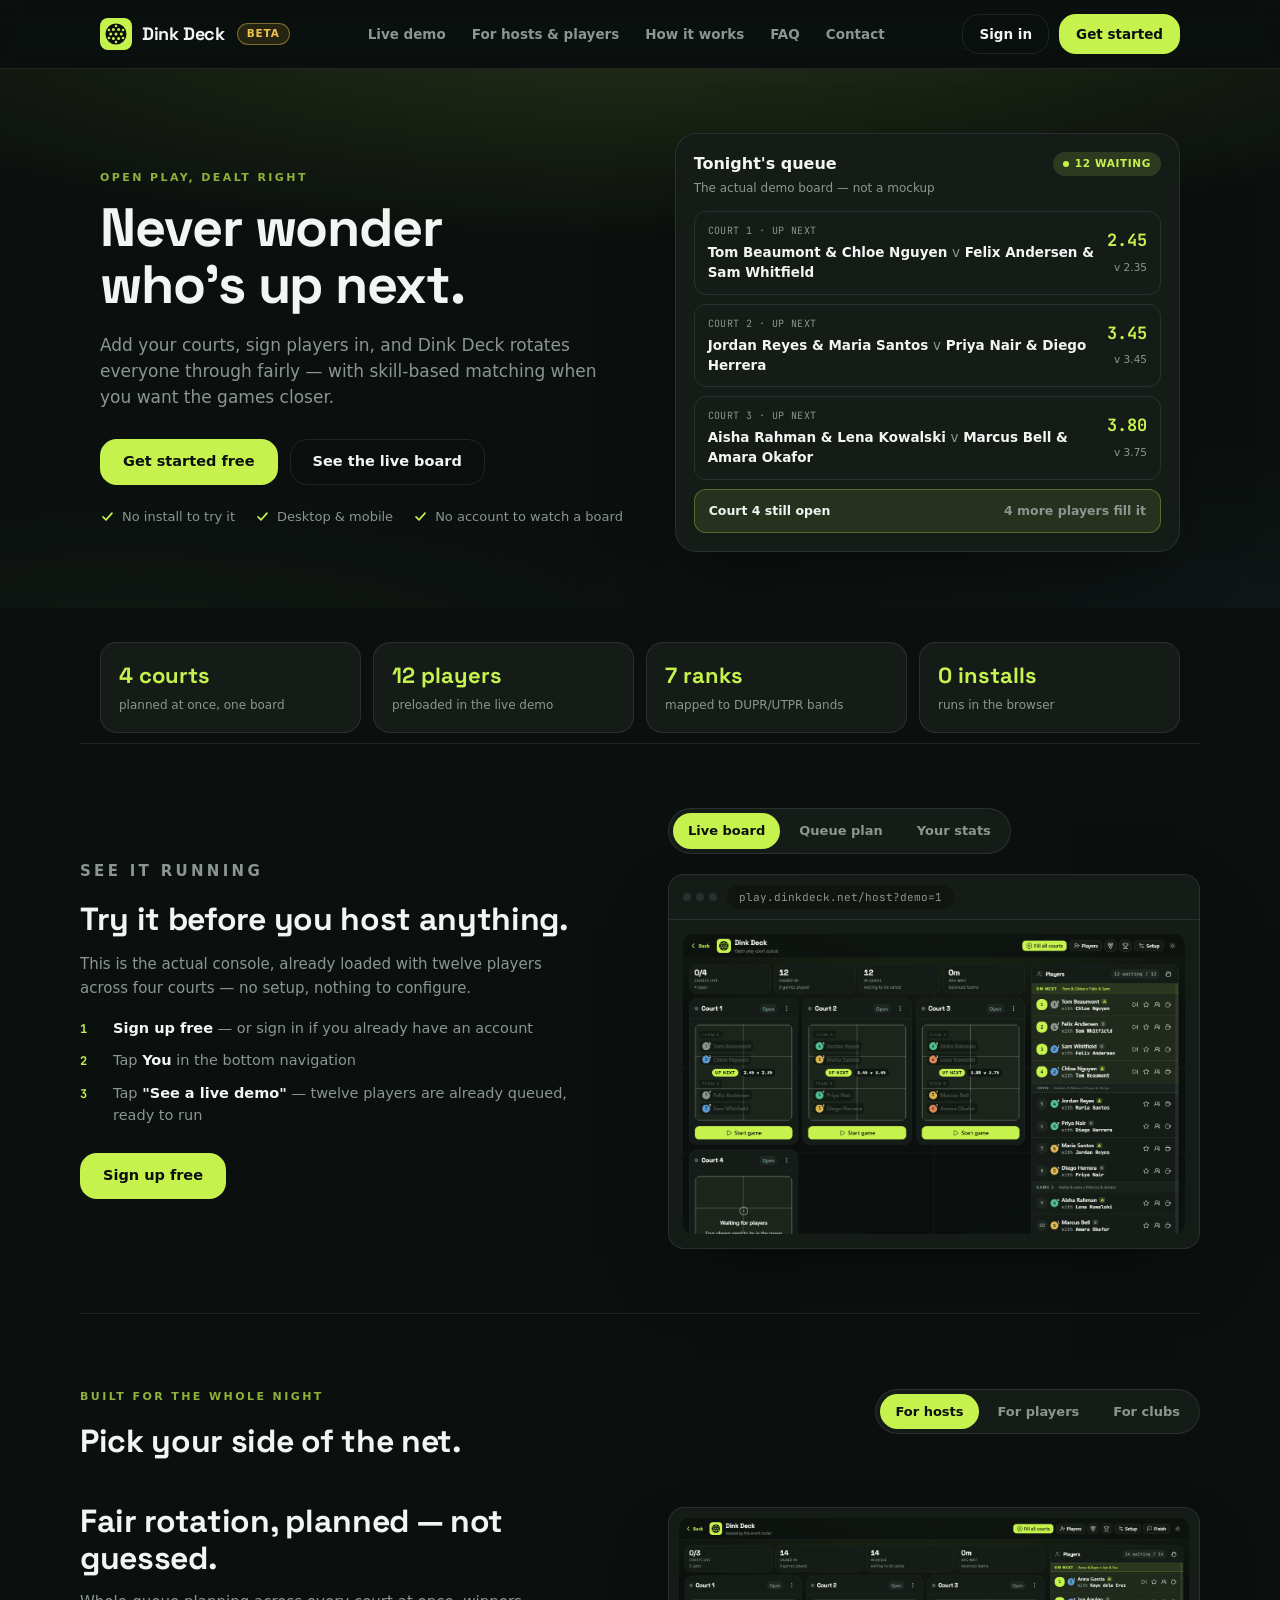
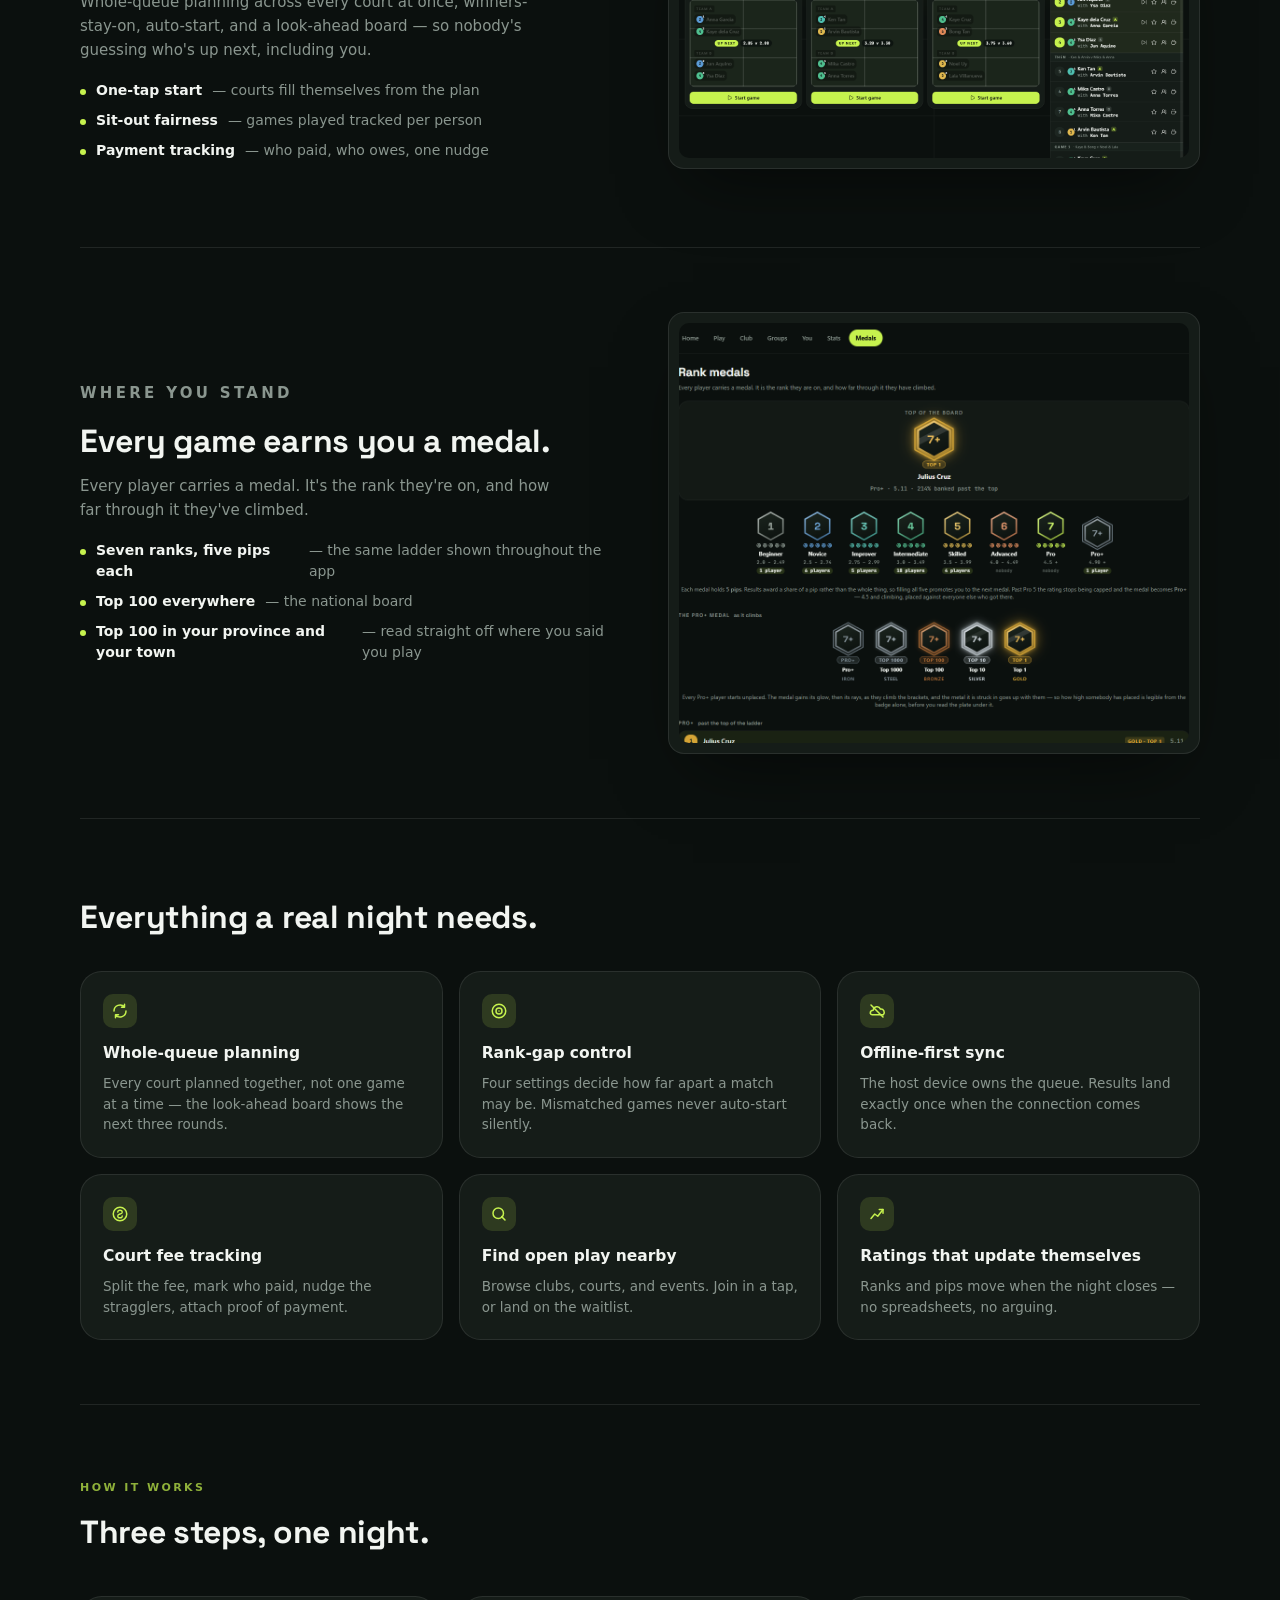
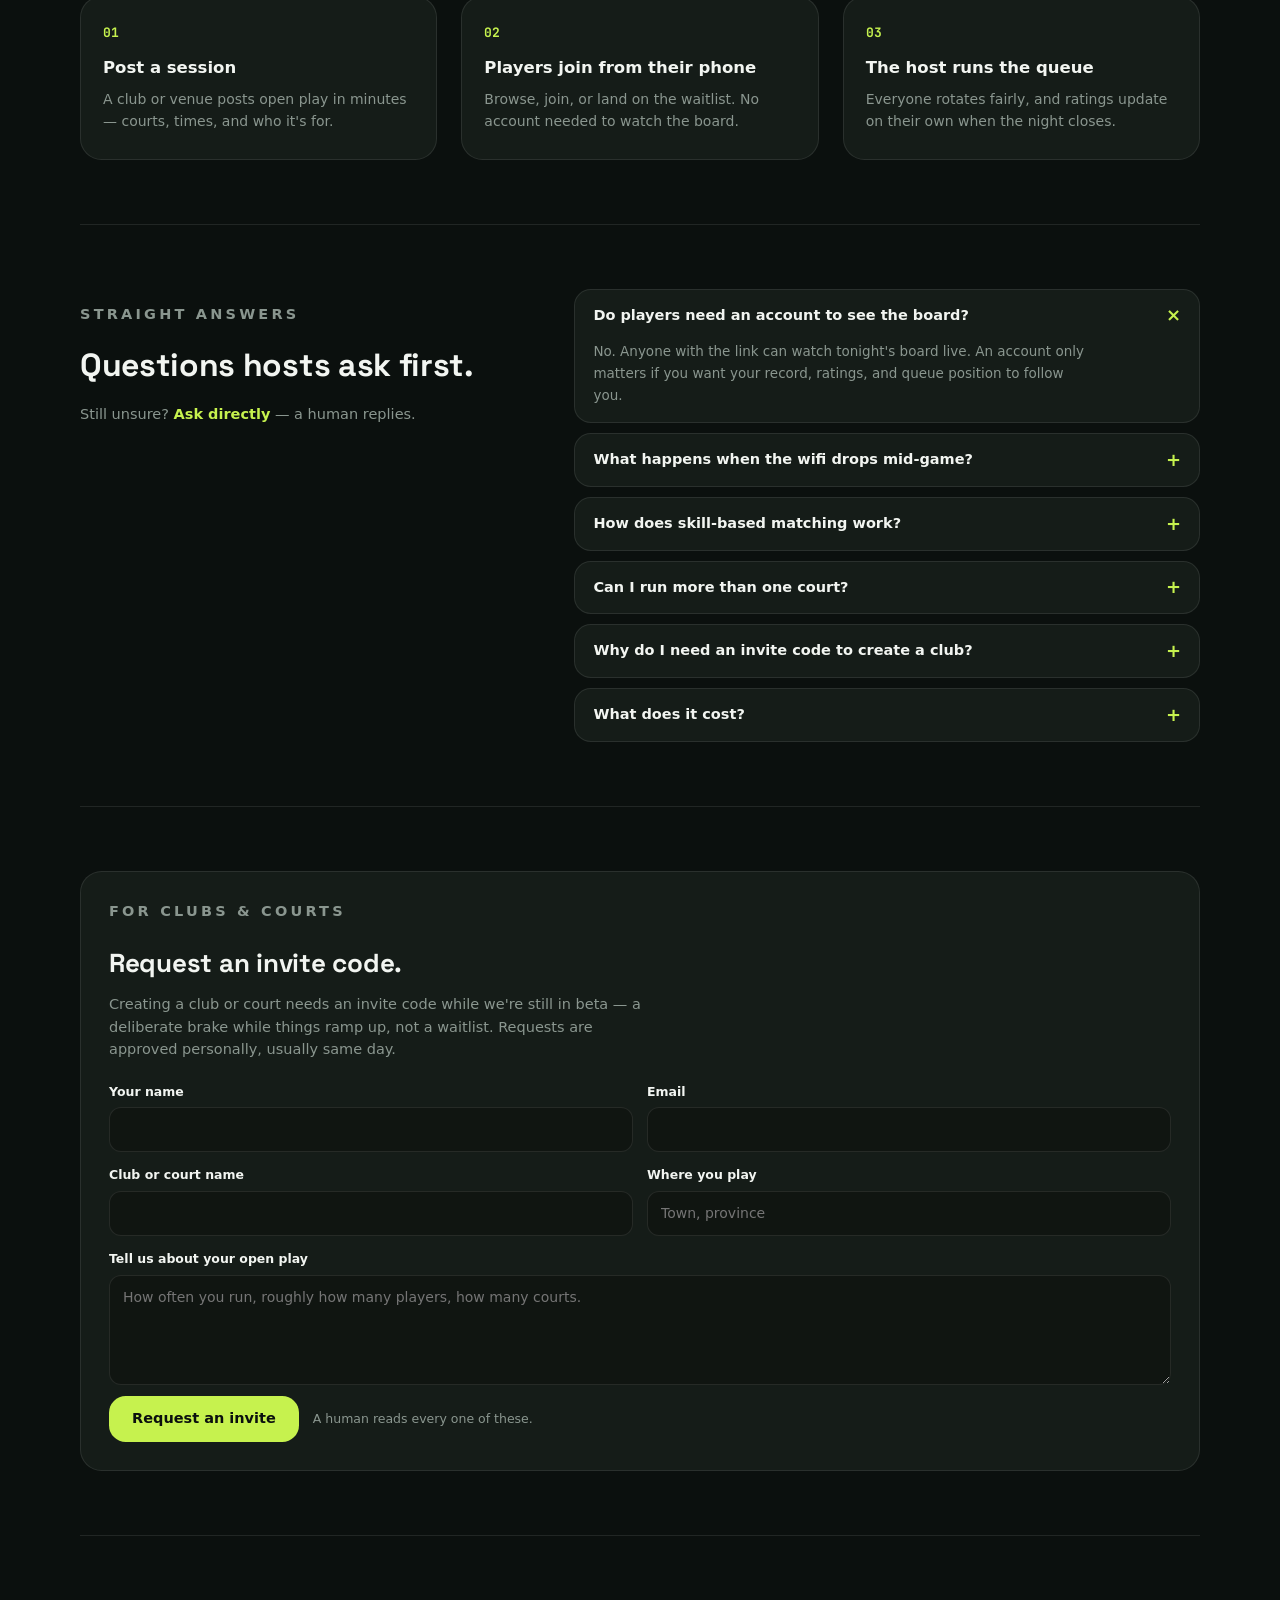
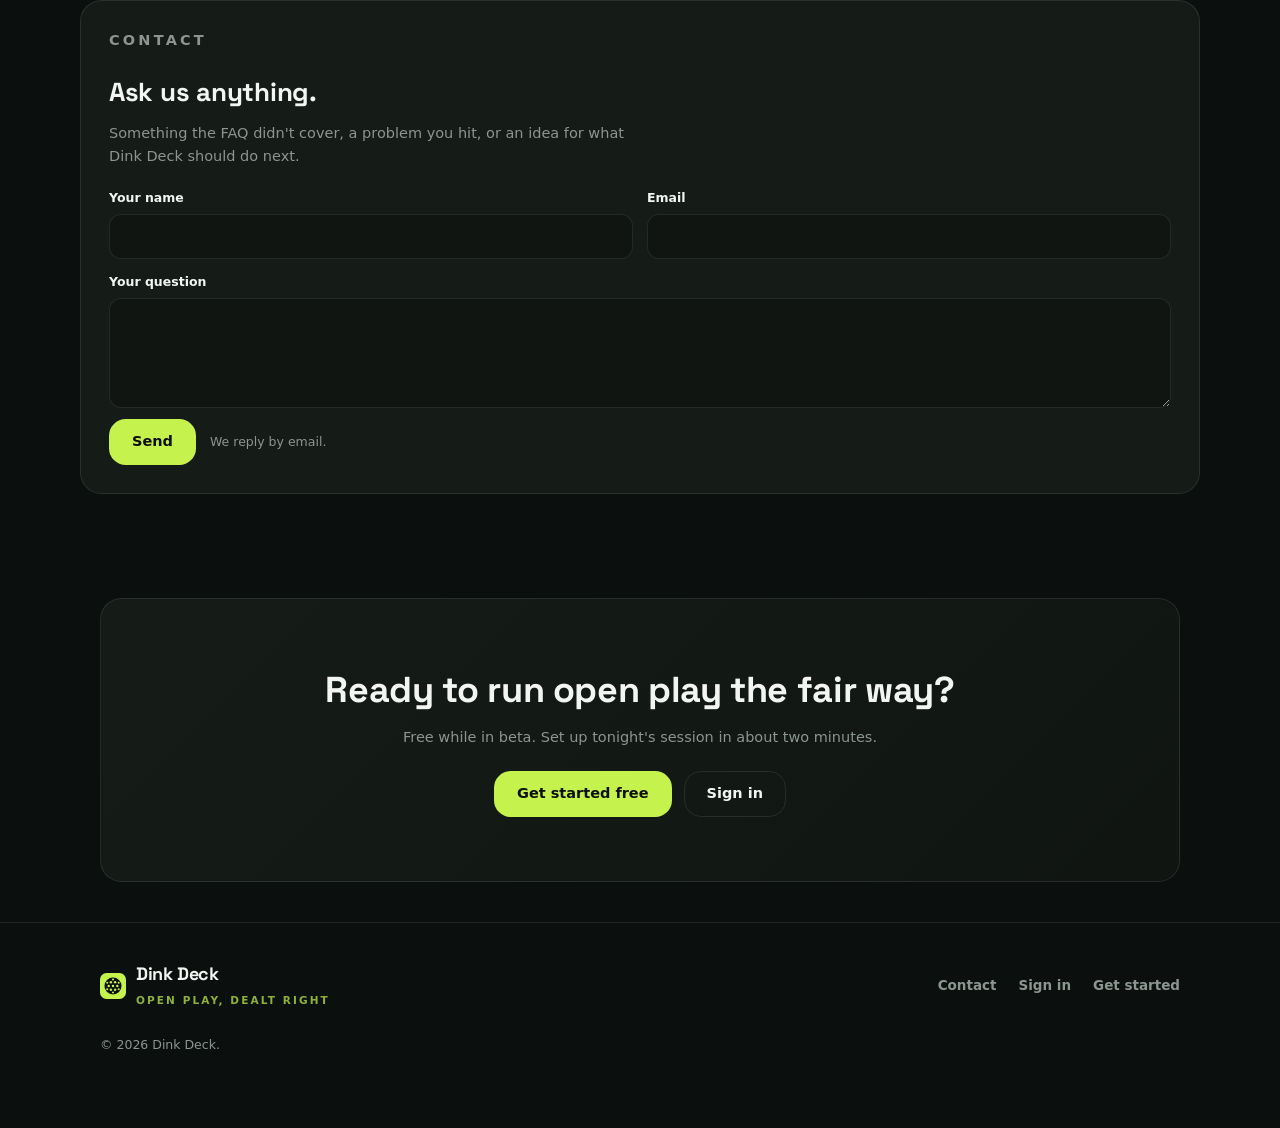
==== commit 3f976498: "Replace mailto links with real invite and contact forms Both post to POST /v1/submissions on the Din" ====
--- a/index.html
+++ b/index.html
@@ -3,20 +3,122 @@
 <head>
   <meta charset="UTF-8" />
   <meta name="viewport" content="width=device-width, initial-scale=1" />
-  <title>Dink Deck — Pickleball Court Queue</title>
-  <meta name="description" content="Open-play court queue for pickleball. Add your courts, sign players in, and Dink Deck rotates everyone through fairly — with skill-based matching when you want the games closer." />
+  <title>Dink Deck — Pickleball Open Play Court Queue & Rotation App</title>
+  <meta name="description" content="Free pickleball open-play queue for clubs and courts. Add your courts, sign players in, and Dink Deck rotates everyone fairly, with skill-based matching when you want closer games. No install to try it." />
+  <meta name="robots" content="index, follow" />
+  <link rel="canonical" href="https://dinkdeck.net/" />
+  <meta name="theme-color" content="#0b100e" />
 
   <meta property="og:type" content="website" />
-  <meta property="og:title" content="Dink Deck — Pickleball Court Queue" />
-  <meta property="og:description" content="Open-play court queue for pickleball. Add your courts, sign players in, and Dink Deck rotates everyone through fairly — with skill-based matching when you want the games closer." />
+  <meta property="og:url" content="https://dinkdeck.net/" />
+  <meta property="og:site_name" content="Dink Deck" />
+  <meta property="og:locale" content="en_US" />
+  <meta property="og:title" content="Dink Deck — Pickleball Open Play Court Queue & Rotation App" />
+  <meta property="og:description" content="Free pickleball open-play queue for clubs and courts. Add your courts, sign players in, and Dink Deck rotates everyone fairly, with skill-based matching when you want closer games." />
   <meta property="og:image" content="https://dinkdeck.net/images/host-console.png" />
+  <meta property="og:image:width" content="1440" />
+  <meta property="og:image:height" content="900" />
+  <meta property="og:image:alt" content="The Dink Deck host console running three courts of live games with a queue of waiting players" />
+
   <meta name="twitter:card" content="summary_large_image" />
+  <meta name="twitter:title" content="Dink Deck — Pickleball Open Play Court Queue & Rotation App" />
+  <meta name="twitter:description" content="Free pickleball open-play queue for clubs and courts. Rotates everyone fairly, with skill-based matching when you want closer games. No install to try it." />
+  <meta name="twitter:image" content="https://dinkdeck.net/images/host-console.png" />
+  <meta name="twitter:image:alt" content="The Dink Deck host console running three courts of live games with a queue of waiting players" />
 
   <link rel="icon" type="image/svg+xml" href="favicon.svg" />
   <link rel="preconnect" href="https://fonts.googleapis.com" />
   <link rel="preconnect" href="https://fonts.gstatic.com" crossorigin />
   <link href="https://fonts.googleapis.com/css2?family=Space+Grotesk:wght@500;600;700&family=JetBrains+Mono:wght@600;700&display=swap" rel="stylesheet" />
   <link rel="stylesheet" href="styles.css" />
+
+  <script type="application/ld+json">
+  {
+    "@context": "https://schema.org",
+    "@graph": [
+      {
+        "@type": "WebApplication",
+        "@id": "https://dinkdeck.net/#app",
+        "name": "Dink Deck",
+        "url": "https://dinkdeck.net/",
+        "description": "A fair, skill-matched open-play court queue for pickleball clubs and courts. Rotates players through automatically, with optional skill-based matching, offline-first sync, and Top 100 leaderboards.",
+        "applicationCategory": "SportsApplication",
+        "operatingSystem": "Web",
+        "offers": {
+          "@type": "Offer",
+          "price": "0",
+          "priceCurrency": "PHP"
+        }
+      },
+      {
+        "@type": "Organization",
+        "@id": "https://dinkdeck.net/#org",
+        "name": "Dink Deck",
+        "url": "https://dinkdeck.net/",
+        "logo": "https://dinkdeck.net/favicon.svg",
+        "contactPoint": {
+          "@type": "ContactPoint",
+          "email": "archi.luna04@gmail.com",
+          "contactType": "customer support"
+        }
+      },
+      {
+        "@type": "FAQPage",
+        "@id": "https://dinkdeck.net/#faq",
+        "mainEntity": [
+          {
+            "@type": "Question",
+            "name": "Do players need an account to see the board?",
+            "acceptedAnswer": {
+              "@type": "Answer",
+              "text": "No. Anyone with the link can watch tonight's board live. An account only matters if you want your record, ratings, and queue position to follow you."
+            }
+          },
+          {
+            "@type": "Question",
+            "name": "What happens when the wifi drops mid-game?",
+            "acceptedAnswer": {
+              "@type": "Answer",
+              "text": "Nothing is lost. The host's device keeps the queue locally and syncs results exactly once when the connection returns — never twice, never a duplicate game."
+            }
+          },
+          {
+            "@type": "Question",
+            "name": "How does skill-based matching work?",
+            "acceptedAnswer": {
+              "@type": "Answer",
+              "text": "Seven ranks, five pips each. A rank-gap setting decides how wide a mismatch is allowed before a game won't start — anywhere from same-rank-only up to any mix."
+            }
+          },
+          {
+            "@type": "Question",
+            "name": "Can I run more than one court?",
+            "acceptedAnswer": {
+              "@type": "Answer",
+              "text": "Yes — up to 24 on one board. Every court is planned together, not filled one at a time, so games start as soon as enough players are free anywhere."
+            }
+          },
+          {
+            "@type": "Question",
+            "name": "Why do I need an invite code to create a club?",
+            "acceptedAnswer": {
+              "@type": "Answer",
+              "text": "It's a deliberate brake while the system is still in beta, not a permission system — request one and it's usually approved the same day."
+            }
+          },
+          {
+            "@type": "Question",
+            "name": "What does it cost?",
+            "acceptedAnswer": {
+              "@type": "Answer",
+              "text": "Free to play and free to host while in beta. A club can optionally track a court fee per player — that money moves through GCash or cash in hand, never through the app."
+            }
+          }
+        ]
+      }
+    ]
+  }
+  </script>
 </head>
 <body>
 
@@ -44,6 +146,7 @@
         <a href="#for-you">For hosts &amp; players</a>
         <a href="#how">How it works</a>
         <a href="#faq">FAQ</a>
+        <a href="#contact">Contact</a>
       </nav>
       <div class="header-actions">
         <a class="btn btn--ghost btn--sm" href="https://play.dinkdeck.net/signin">Sign in</a>
@@ -166,7 +269,7 @@
             </div>
             <div class="chrome-frame__body">
               <div data-tab-panel="board">
-                <img src="images/demo.png" alt="The live demo board: four courts, twelve players queued and ready to run" />
+                <img src="images/demo.png" alt="The live demo board: four courts, twelve players queued and ready to run" width="1280" height="900" loading="lazy" decoding="async" />
               </div>
               <div data-tab-panel="plan" hidden>
                 <ol class="queue-plan">
@@ -181,7 +284,7 @@
                 </ol>
               </div>
               <div data-tab-panel="stats" hidden>
-                <img src="images/stats.png" alt="A player's stats screen showing their rank, record, win rate, and games played by day" />
+                <img src="images/stats.png" alt="A player's stats screen showing their rank, record, win rate, and games played by day" width="390" height="844" decoding="async" />
               </div>
             </div>
           </div>
@@ -219,7 +322,7 @@
           </div>
           <div class="feature-row__media">
             <div class="desk-frame">
-              <img src="images/host-console.png" alt="The host console running three courts of live games with a queue of waiting players" />
+              <img src="images/host-console.png" alt="The host console running three courts of live games with a queue of waiting players" width="1440" height="900" loading="lazy" decoding="async" />
             </div>
           </div>
         </div>
@@ -240,7 +343,7 @@
           </div>
           <div class="feature-row__media">
             <div class="phone-frame">
-              <img src="images/discover.png" alt="The Discover screen listing today's open play sessions, including one live now" width="280" />
+              <img src="images/discover.png" alt="The Discover screen listing today's open play sessions, including one live now" width="390" height="844" decoding="async" />
             </div>
           </div>
         </div>
@@ -261,7 +364,7 @@
           </div>
           <div class="feature-row__media">
             <div class="phone-frame">
-              <img src="images/club-page.png" alt="A club's public page showing its upcoming sessions and a Post a session button" width="280" />
+              <img src="images/club-page.png" alt="A club's public page showing its upcoming sessions and a Post a session button" width="390" height="844" decoding="async" />
             </div>
           </div>
         </div>
@@ -285,7 +388,7 @@
         </div>
         <div class="frame-stack">
           <div class="desk-frame">
-            <img src="images/medals.png" alt="The rank medal chart, showing the seven-rank ladder and Pro+ tiers up to Top 10" />
+            <img src="images/medals.png" alt="The rank medal chart, showing the seven-rank ladder and Pro+ tiers up to Top 10" width="1440" height="900" loading="lazy" decoding="async" />
           </div>
         </div>
       </div>
@@ -354,7 +457,7 @@
         <div class="faq-intro">
           <p class="eyebrow">Straight answers</p>
           <h2>Questions hosts ask first.</h2>
-          <p>Still unsure? <a href="mailto:archi.luna04@gmail.com?subject=Question%20about%20Dink%20Deck">Ask directly</a> — a human replies.</p>
+          <p>Still unsure? <a href="#contact">Ask directly</a> — a human replies.</p>
         </div>
 
         <div class="faq-list">
@@ -433,20 +536,83 @@
       </div>
     </section>
 
-    <section class="wrap">
-      <div class="callout">
-        <div class="callout__copy">
-          <p class="eyebrow">For clubs &amp; courts</p>
-          <h2>Want to run your own open play?</h2>
-          <p>
-            Creating a club or court needs an invite code while we're still
-            in beta — a deliberate brake while things ramp up, not a
-            waitlist. Requests are approved personally, usually same day.
-          </p>
-        </div>
-        <div class="callout__action">
-          <a class="btn btn--ghost" href="mailto:archi.luna04@gmail.com?subject=Dink%20Deck%20invite%20code%20request">Request an invite</a>
-        </div>
+    <section class="form-section wrap" id="invite">
+      <div class="form-card">
+        <p class="eyebrow">For clubs &amp; courts</p>
+        <h2>Request an invite code.</h2>
+        <p>
+          Creating a club or court needs an invite code while we're still in
+          beta — a deliberate brake while things ramp up, not a waitlist.
+          Requests are approved personally, usually same day.
+        </p>
+        <form data-submission-form data-kind="inviteRequest" novalidate>
+          <div class="field-grid field-grid--2">
+            <div class="field">
+              <label for="invite-name">Your name</label>
+              <input id="invite-name" name="name" type="text" required maxlength="120" autocomplete="name" />
+            </div>
+            <div class="field">
+              <label for="invite-email">Email</label>
+              <input id="invite-email" name="email" type="email" required maxlength="200" autocomplete="email" />
+            </div>
+            <div class="field">
+              <label for="invite-org">Club or court name</label>
+              <input id="invite-org" name="organizationName" type="text" maxlength="160" />
+            </div>
+            <div class="field">
+              <label for="invite-location">Where you play</label>
+              <input id="invite-location" name="location" type="text" maxlength="160" placeholder="Town, province" />
+            </div>
+          </div>
+          <div class="field">
+            <label for="invite-message">Tell us about your open play</label>
+            <textarea id="invite-message" name="message" required minlength="10" maxlength="4000"
+              placeholder="How often you run, roughly how many players, how many courts."></textarea>
+          </div>
+          <div class="hp" aria-hidden="true">
+            <label for="invite-website">Leave this empty</label>
+            <input id="invite-website" name="website" type="text" tabindex="-1" autocomplete="off" />
+          </div>
+          <div class="form-actions">
+            <button class="btn btn--primary" type="submit" data-submit>Request an invite</button>
+            <p class="form-note form-note--quiet" data-note>A human reads every one of these.</p>
+          </div>
+        </form>
+      </div>
+    </section>
+
+    <section class="form-section wrap" id="contact">
+      <div class="form-card">
+        <p class="eyebrow">Contact</p>
+        <h2>Ask us anything.</h2>
+        <p>
+          Something the FAQ didn't cover, a problem you hit, or an idea for
+          what Dink Deck should do next.
+        </p>
+        <form data-submission-form data-kind="question" novalidate>
+          <div class="field-grid field-grid--2">
+            <div class="field">
+              <label for="contact-name">Your name</label>
+              <input id="contact-name" name="name" type="text" required maxlength="120" autocomplete="name" />
+            </div>
+            <div class="field">
+              <label for="contact-email">Email</label>
+              <input id="contact-email" name="email" type="email" required maxlength="200" autocomplete="email" />
+            </div>
+          </div>
+          <div class="field">
+            <label for="contact-message">Your question</label>
+            <textarea id="contact-message" name="message" required minlength="10" maxlength="4000"></textarea>
+          </div>
+          <div class="hp" aria-hidden="true">
+            <label for="contact-website">Leave this empty</label>
+            <input id="contact-website" name="website" type="text" tabindex="-1" autocomplete="off" />
+          </div>
+          <div class="form-actions">
+            <button class="btn btn--primary" type="submit" data-submit>Send</button>
+            <p class="form-note form-note--quiet" data-note>We reply by email.</p>
+          </div>
+        </form>
       </div>
     </section>
 
@@ -485,6 +651,7 @@
         </span>
       </a>
       <div class="footer-links">
+        <a href="#contact">Contact</a>
         <a href="https://play.dinkdeck.net/signin">Sign in</a>
         <a href="https://play.dinkdeck.net/register">Get started</a>
       </div>
--- a/styles.css
+++ b/styles.css
@@ -302,6 +302,8 @@
 .phone-frame img {
   border-radius: 28px;
   display: block;
+  width: 100%;
+  height: auto;
 }
 
 .desk-frame {
@@ -992,6 +994,117 @@
 }
 
 /* ---------- final CTA ---------- */
+
+/* ---------- forms ---------- */
+
+.form-section {
+  padding: 64px 0;
+  border-top: 1px solid var(--border);
+}
+
+.form-card {
+  border: 1px solid var(--border);
+  background: var(--card);
+  border-radius: var(--radius-2xl);
+  padding: 28px;
+}
+
+.form-card h2 {
+  font-family: var(--font-display);
+  font-size: clamp(21px, 3vw, 26px);
+  letter-spacing: -0.01em;
+  margin: 8px 0 10px;
+}
+
+.form-card > p {
+  color: var(--muted-foreground);
+  font-size: 14.5px;
+  line-height: 1.55;
+  margin: 0 0 22px;
+  max-width: 58ch;
+}
+
+.field-grid {
+  display: grid;
+  grid-template-columns: 1fr;
+  gap: 14px;
+  margin-bottom: 14px;
+}
+
+@media (min-width: 640px) {
+  .field-grid--2 {
+    grid-template-columns: 1fr 1fr;
+  }
+}
+
+.field label {
+  display: block;
+  font-size: 12.5px;
+  font-weight: 700;
+  margin-bottom: 6px;
+}
+
+.field input,
+.field textarea {
+  width: 100%;
+  background: var(--inset);
+  border: 1px solid var(--border);
+  border-radius: var(--radius-lg);
+  color: var(--foreground);
+  font: inherit;
+  font-size: 14px;
+  padding: 11px 13px;
+  outline: none;
+}
+
+.field input:focus,
+.field textarea:focus {
+  border-color: color-mix(in oklab, var(--primary) 55%, transparent);
+}
+
+.field textarea {
+  resize: vertical;
+  min-height: 110px;
+  line-height: 1.5;
+}
+
+/* The honeypot. Not `display:none` — some bots skip hidden inputs, and the
+   ones worth catching fill everything they can reach. Kept off-screen and
+   out of the tab order instead, so no real person ever meets it. */
+.hp {
+  position: absolute;
+  left: -9999px;
+  width: 1px;
+  height: 1px;
+  overflow: hidden;
+}
+
+.form-actions {
+  display: flex;
+  align-items: center;
+  gap: 14px;
+  flex-wrap: wrap;
+  margin-top: 4px;
+}
+
+.form-note {
+  font-size: 12.5px;
+  margin: 0;
+}
+
+.form-note--ok {
+  color: var(--lime-ink);
+  font-weight: 600;
+}
+
+.form-note--bad {
+  color: var(--flag);
+  font-weight: 600;
+}
+
+.form-note--quiet {
+  color: var(--muted-foreground);
+}
 
 .final-cta {
   margin: 40px 0;
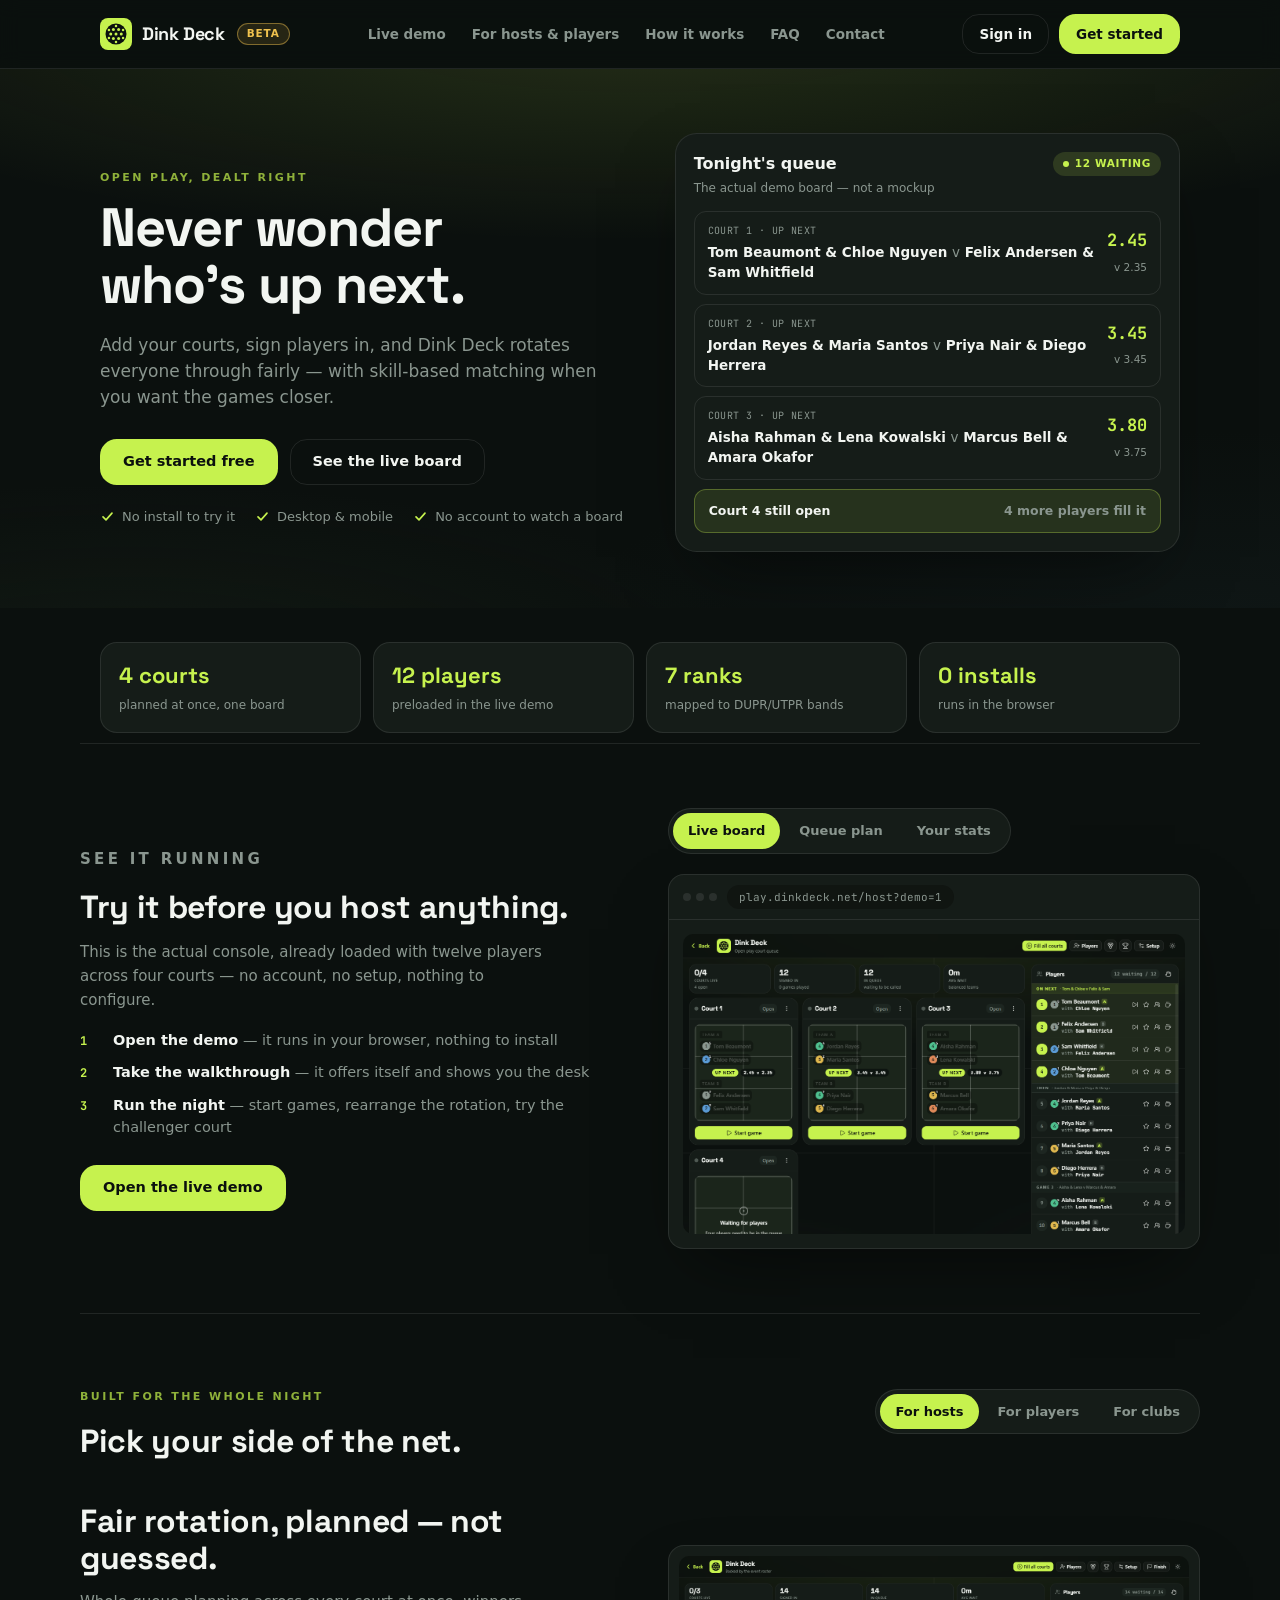
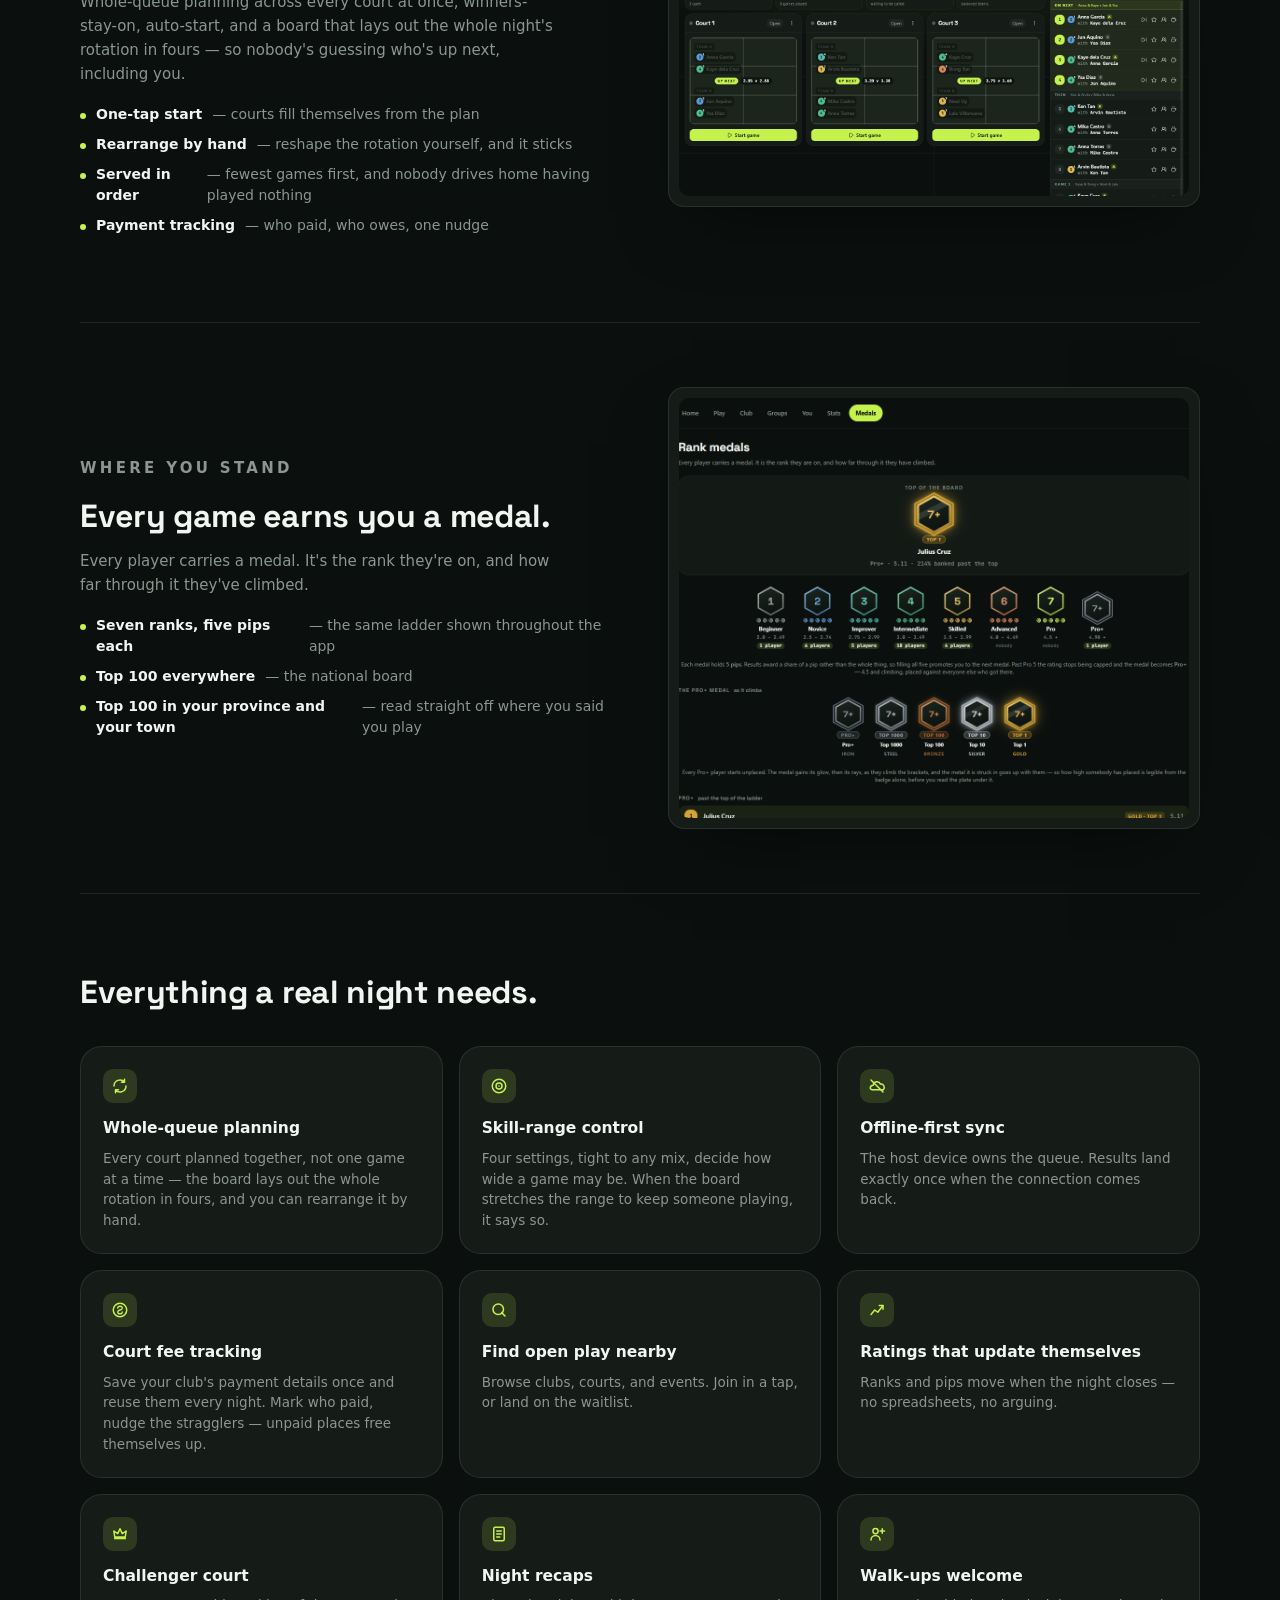
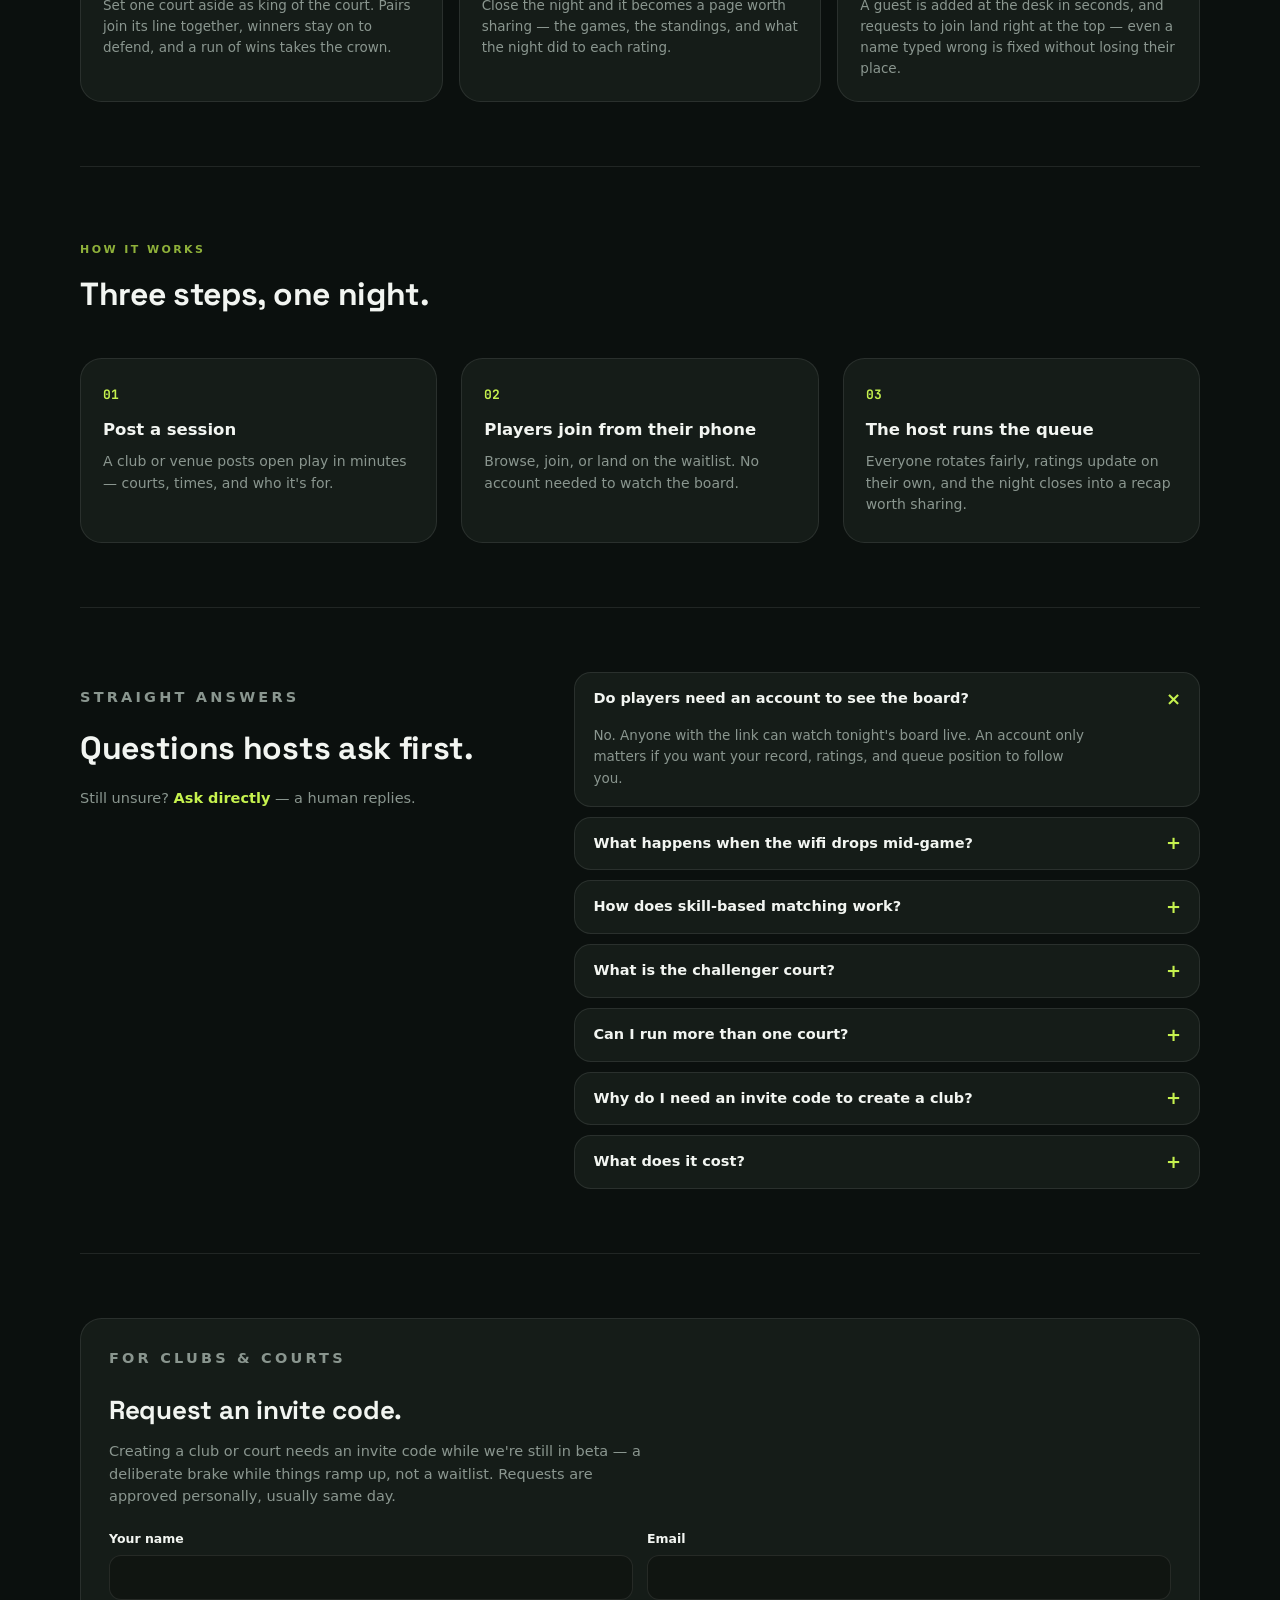
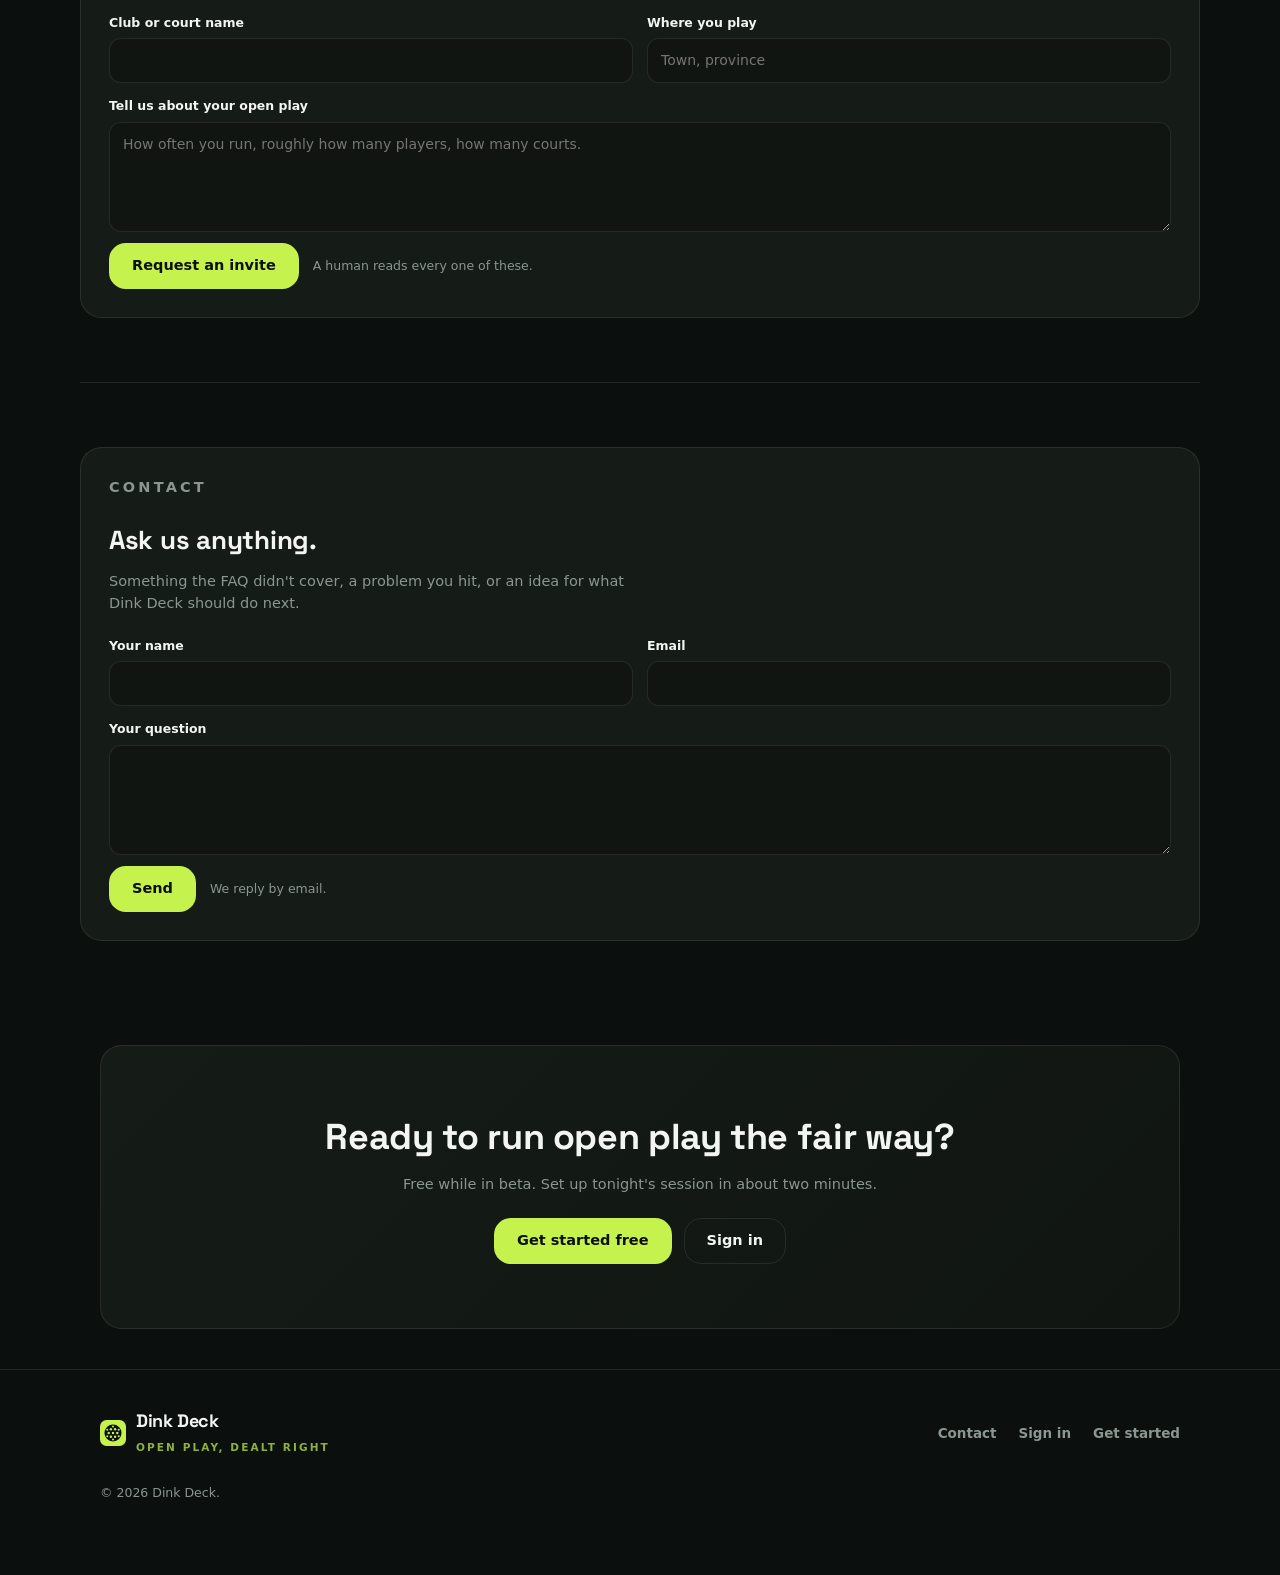
==== commit 4070b811: "Catch the page up with the app: challenger court, rotation in fours, recaps The app moved a week pas" ====
--- a/index.html
+++ b/index.html
@@ -41,7 +41,7 @@
         "@id": "https://dinkdeck.net/#app",
         "name": "Dink Deck",
         "url": "https://dinkdeck.net/",
-        "description": "A fair, skill-matched open-play court queue for pickleball clubs and courts. Rotates players through automatically, with optional skill-based matching, offline-first sync, and Top 100 leaderboards.",
+        "description": "A fair, skill-matched open-play court queue for pickleball clubs and courts. Rotates players through automatically, with optional skill-based matching, a king-of-the-court challenger court, night recaps, offline-first sync, and Top 100 leaderboards.",
         "applicationCategory": "SportsApplication",
         "operatingSystem": "Web",
         "offers": {
@@ -87,7 +87,15 @@
             "name": "How does skill-based matching work?",
             "acceptedAnswer": {
               "@type": "Answer",
-              "text": "Seven ranks, five pips each. A rank-gap setting decides how wide a mismatch is allowed before a game won't start — anywhere from same-rank-only up to any mix."
+              "text": "Seven ranks, five pips each, mapped to the DUPR/UTPR bands. A skill-range setting — tight, balanced, loose, or any mix — decides how wide a game may be. If the board has to stretch the range to keep somebody from sitting out all night, it says so right on the board."
+            }
+          },
+          {
+            "@type": "Question",
+            "name": "What is the challenger court?",
+            "acceptedAnswer": {
+              "@type": "Answer",
+              "text": "One court can be set aside as king of the court. Pairs join its line together and are never split, short games run to 9 points, winners stay on to defend, and the first pair to the target takes the crown. The regular rotation plans around it."
             }
           },
           {
@@ -111,7 +119,7 @@
             "name": "What does it cost?",
             "acceptedAnswer": {
               "@type": "Answer",
-              "text": "Free to play and free to host while in beta. A club can optionally track a court fee per player — that money moves through GCash or cash in hand, never through the app."
+              "text": "Free to play and free to host while in beta — everything is open. When beta ends there will be two plans, Player and Host, at prices still to be announced, with extra free months on top — and nobody is charged without being asked first. Court fees a club tracks move through GCash or cash in hand, never through the app."
             }
           }
         ]
@@ -245,14 +253,14 @@
           <h2>Try it before you host anything.</h2>
           <p>
             This is the actual console, already loaded with twelve players
-            across four courts — no setup, nothing to configure.
+            across four courts — no account, no setup, nothing to configure.
           </p>
           <ol class="steps">
-            <li><span class="steps__num">1</span><span><strong>Sign up free</strong> — or sign in if you already have an account</span></li>
-            <li><span class="steps__num">2</span><span>Tap <strong>You</strong> in the bottom navigation</span></li>
-            <li><span class="steps__num">3</span><span>Tap <strong>"See a live demo"</strong> — twelve players are already queued, ready to run</span></li>
+            <li><span class="steps__num">1</span><span><strong>Open the demo</strong> — it runs in your browser, nothing to install</span></li>
+            <li><span class="steps__num">2</span><span><strong>Take the walkthrough</strong> — it offers itself and shows you the desk</span></li>
+            <li><span class="steps__num">3</span><span><strong>Run the night</strong> — start games, rearrange the rotation, try the challenger court</span></li>
           </ol>
-          <a class="btn btn--primary" href="https://play.dinkdeck.net/register">Sign up free</a>
+          <a class="btn btn--primary" href="https://play.dinkdeck.net/host?demo=1">Open the live demo</a>
         </div>
 
         <div data-tabs>
@@ -311,12 +319,13 @@
             <h2>Fair rotation, planned — not guessed.</h2>
             <p>
               Whole-queue planning across every court at once, winners-stay-on,
-              auto-start, and a look-ahead board — so nobody's guessing who's
-              up next, including you.
+              auto-start, and a board that lays out the whole night's rotation
+              in fours — so nobody's guessing who's up next, including you.
             </p>
             <ul class="split__bullets">
               <li><strong>One-tap start</strong> — courts fill themselves from the plan</li>
-              <li><strong>Sit-out fairness</strong> — games played tracked per person</li>
+              <li><strong>Rearrange by hand</strong> — reshape the rotation yourself, and it sticks</li>
+              <li><strong>Served in order</strong> — fewest games first, and nobody drives home having played nothing</li>
               <li><strong>Payment tracking</strong> — who paid, who owes, one nudge</li>
             </ul>
           </div>
@@ -332,11 +341,12 @@
             <h2>Skill-based matching that never fakes it.</h2>
             <p>
               Seven ranks mapped to DUPR/UTPR bands, five pips per rank, and a
-              hard rank-gap control with four settings — Dink Deck never
-              silently starts a mismatched game.
+              skill-range control from tight to any mix — when the board
+              stretches the range to keep someone in the night, it says so
+              on its face.
             </p>
             <ul class="split__bullets">
-              <li><strong>Real record</strong> — games, win rate, streak, sessions</li>
+              <li><strong>Real record</strong> — games, win rate, streak, and what each night did to your rating</li>
               <li><strong>Local ladders</strong> — leaderboards by province and town</li>
               <li><strong>Find open play</strong> — browse nearby, join in a tap</li>
             </ul>
@@ -357,9 +367,9 @@
               regulars stop asking in the group chat.
             </p>
             <ul class="split__bullets">
-              <li><strong>Post in minutes</strong> — courts, times, and who it's for</li>
+              <li><strong>Post in three steps</strong> — preview it first, edit it after, cap included</li>
               <li><strong>Members &amp; feed</strong> — notices land where players look</li>
-              <li><strong>Court directory</strong> — hours, rates, and surface for every court</li>
+              <li><strong>Every night remembered</strong> — played nights stay on the page, each with its recap</li>
             </ul>
           </div>
           <div class="feature-row__media">
@@ -400,12 +410,12 @@
         <div class="feature-card">
           <span class="feature-card__icon"><svg width="18" height="18" viewBox="0 0 24 24" fill="none"><path d="M4 12a8 8 0 0114-5.3M20 12a8 8 0 01-14 5.3M18 3v4h-4M6 21v-4h4" stroke="currentColor" stroke-width="2" stroke-linecap="round" stroke-linejoin="round"/></svg></span>
           <h3>Whole-queue planning</h3>
-          <p>Every court planned together, not one game at a time — the look-ahead board shows the next three rounds.</p>
+          <p>Every court planned together, not one game at a time — the board lays out the whole rotation in fours, and you can rearrange it by hand.</p>
         </div>
         <div class="feature-card">
           <span class="feature-card__icon"><svg width="18" height="18" viewBox="0 0 24 24" fill="none"><circle cx="12" cy="12" r="9" stroke="currentColor" stroke-width="2"/><circle cx="12" cy="12" r="4" stroke="currentColor" stroke-width="2"/><circle cx="12" cy="12" r="0.5" fill="currentColor" stroke="currentColor"/></svg></span>
-          <h3>Rank-gap control</h3>
-          <p>Four settings decide how far apart a match may be. Mismatched games never auto-start silently.</p>
+          <h3>Skill-range control</h3>
+          <p>Four settings, tight to any mix, decide how wide a game may be. When the board stretches the range to keep someone playing, it says so.</p>
         </div>
         <div class="feature-card">
           <span class="feature-card__icon"><svg width="18" height="18" viewBox="0 0 24 24" fill="none"><path d="M3 15a4 4 0 014-4 5 5 0 019.6-1.5A4.5 4.5 0 0120.5 17H6a3 3 0 01-3-2z" stroke="currentColor" stroke-width="2" stroke-linejoin="round"/><path d="M4 4l16 16" stroke="currentColor" stroke-width="2" stroke-linecap="round"/></svg></span>
@@ -415,7 +425,7 @@
         <div class="feature-card">
           <span class="feature-card__icon"><svg width="18" height="18" viewBox="0 0 24 24" fill="none"><circle cx="12" cy="12" r="9" stroke="currentColor" stroke-width="2"/><path d="M9 9.5c0-1.4 1.3-2.5 3-2.5s3 1.1 3 2.5-1.3 2-3 2.5-3 1.1-3 2.5 1.3 2.5 3 2.5 3-1.1 3-2.5" stroke="currentColor" stroke-width="1.8" stroke-linecap="round"/></svg></span>
           <h3>Court fee tracking</h3>
-          <p>Split the fee, mark who paid, nudge the stragglers, attach proof of payment.</p>
+          <p>Save your club's payment details once and reuse them every night. Mark who paid, nudge the stragglers — unpaid places free themselves up.</p>
         </div>
         <div class="feature-card">
           <span class="feature-card__icon"><svg width="18" height="18" viewBox="0 0 24 24" fill="none"><circle cx="11" cy="11" r="7" stroke="currentColor" stroke-width="2"/><path d="M20 20l-4.5-4.5" stroke="currentColor" stroke-width="2" stroke-linecap="round"/></svg></span>
@@ -426,6 +436,21 @@
           <span class="feature-card__icon"><svg width="18" height="18" viewBox="0 0 24 24" fill="none"><path d="M4 18l5-6 4 3 7-9" stroke="currentColor" stroke-width="2" stroke-linecap="round" stroke-linejoin="round"/><path d="M15 6h5v5" stroke="currentColor" stroke-width="2" stroke-linecap="round" stroke-linejoin="round"/></svg></span>
           <h3>Ratings that update themselves</h3>
           <p>Ranks and pips move when the night closes — no spreadsheets, no arguing.</p>
+        </div>
+        <div class="feature-card">
+          <span class="feature-card__icon"><svg width="18" height="18" viewBox="0 0 24 24" fill="none"><path d="M4 18h16M5 16l-1.2-8 5.2 3.5L12 5l3 6.5L20.2 8 19 16H5z" stroke="currentColor" stroke-width="2" stroke-linejoin="round"/></svg></span>
+          <h3>Challenger court</h3>
+          <p>Set one court aside as king of the court. Pairs join its line together, winners stay on to defend, and a run of wins takes the crown.</p>
+        </div>
+        <div class="feature-card">
+          <span class="feature-card__icon"><svg width="18" height="18" viewBox="0 0 24 24" fill="none"><rect x="5" y="3" width="14" height="18" rx="2" stroke="currentColor" stroke-width="2"/><path d="M9 8h6M9 12h6M9 16h4" stroke="currentColor" stroke-width="2" stroke-linecap="round"/></svg></span>
+          <h3>Night recaps</h3>
+          <p>Close the night and it becomes a page worth sharing — the games, the standings, and what the night did to each rating.</p>
+        </div>
+        <div class="feature-card">
+          <span class="feature-card__icon"><svg width="18" height="18" viewBox="0 0 24 24" fill="none"><circle cx="10" cy="8" r="3.5" stroke="currentColor" stroke-width="2"/><path d="M4 20c0-3.3 2.7-6 6-6s6 2.7 6 6" stroke="currentColor" stroke-width="2" stroke-linecap="round"/><path d="M19 5v6M16 8h6" stroke="currentColor" stroke-width="2" stroke-linecap="round"/></svg></span>
+          <h3>Walk-ups welcome</h3>
+          <p>A guest is added at the desk in seconds, and requests to join land right at the top — even a name typed wrong is fixed without losing their place.</p>
         </div>
       </div>
     </section>
@@ -447,7 +472,7 @@
         <div class="how-step">
           <div class="how-step__num">03</div>
           <h3>The host runs the queue</h3>
-          <p>Everyone rotates fairly, and ratings update on their own when the night closes.</p>
+          <p>Everyone rotates fairly, ratings update on their own, and the night closes into a recap worth sharing.</p>
         </div>
       </div>
     </section>
@@ -491,9 +516,24 @@
               <span class="faq-item__glyph" data-faq-glyph>+</span>
             </button>
             <div class="faq-item__a" data-faq-a hidden>
-              Seven ranks, five pips each. A rank-gap setting decides how wide a
-              mismatch is allowed before a game won't start — anywhere from
-              same-rank-only up to any mix.
+              Seven ranks, five pips each, mapped to the DUPR/UTPR bands. A
+              skill-range setting — tight, balanced, loose, or any mix —
+              decides how wide a game may be. If the board has to stretch the
+              range to keep somebody from sitting out all night, it says so
+              right on the board.
+            </div>
+          </div>
+
+          <div class="faq-item">
+            <button class="faq-item__q" type="button" data-faq-q aria-expanded="false">
+              What is the challenger court?
+              <span class="faq-item__glyph" data-faq-glyph>+</span>
+            </button>
+            <div class="faq-item__a" data-faq-a hidden>
+              One court can be set aside as king of the court. Pairs join its
+              line together and are never split, short games run to 9 points,
+              winners stay on to defend, and the first pair to the target
+              takes the crown. The regular rotation plans around it.
             </div>
           </div>
 
@@ -527,9 +567,12 @@
               <span class="faq-item__glyph" data-faq-glyph>+</span>
             </button>
             <div class="faq-item__a" data-faq-a hidden>
-              Free to play and free to host while in beta. A club can
-              optionally track a court fee per player — that money moves
-              through GCash or cash in hand, never through the app.
+              Free to play and free to host while in beta — everything is
+              open. When beta ends there will be two plans, Player and Host,
+              at prices still to be announced, with extra free months on top —
+              and nobody is charged without being asked first. Court fees a
+              club tracks move through GCash or cash in hand, never through
+              the app.
             </div>
           </div>
         </div>
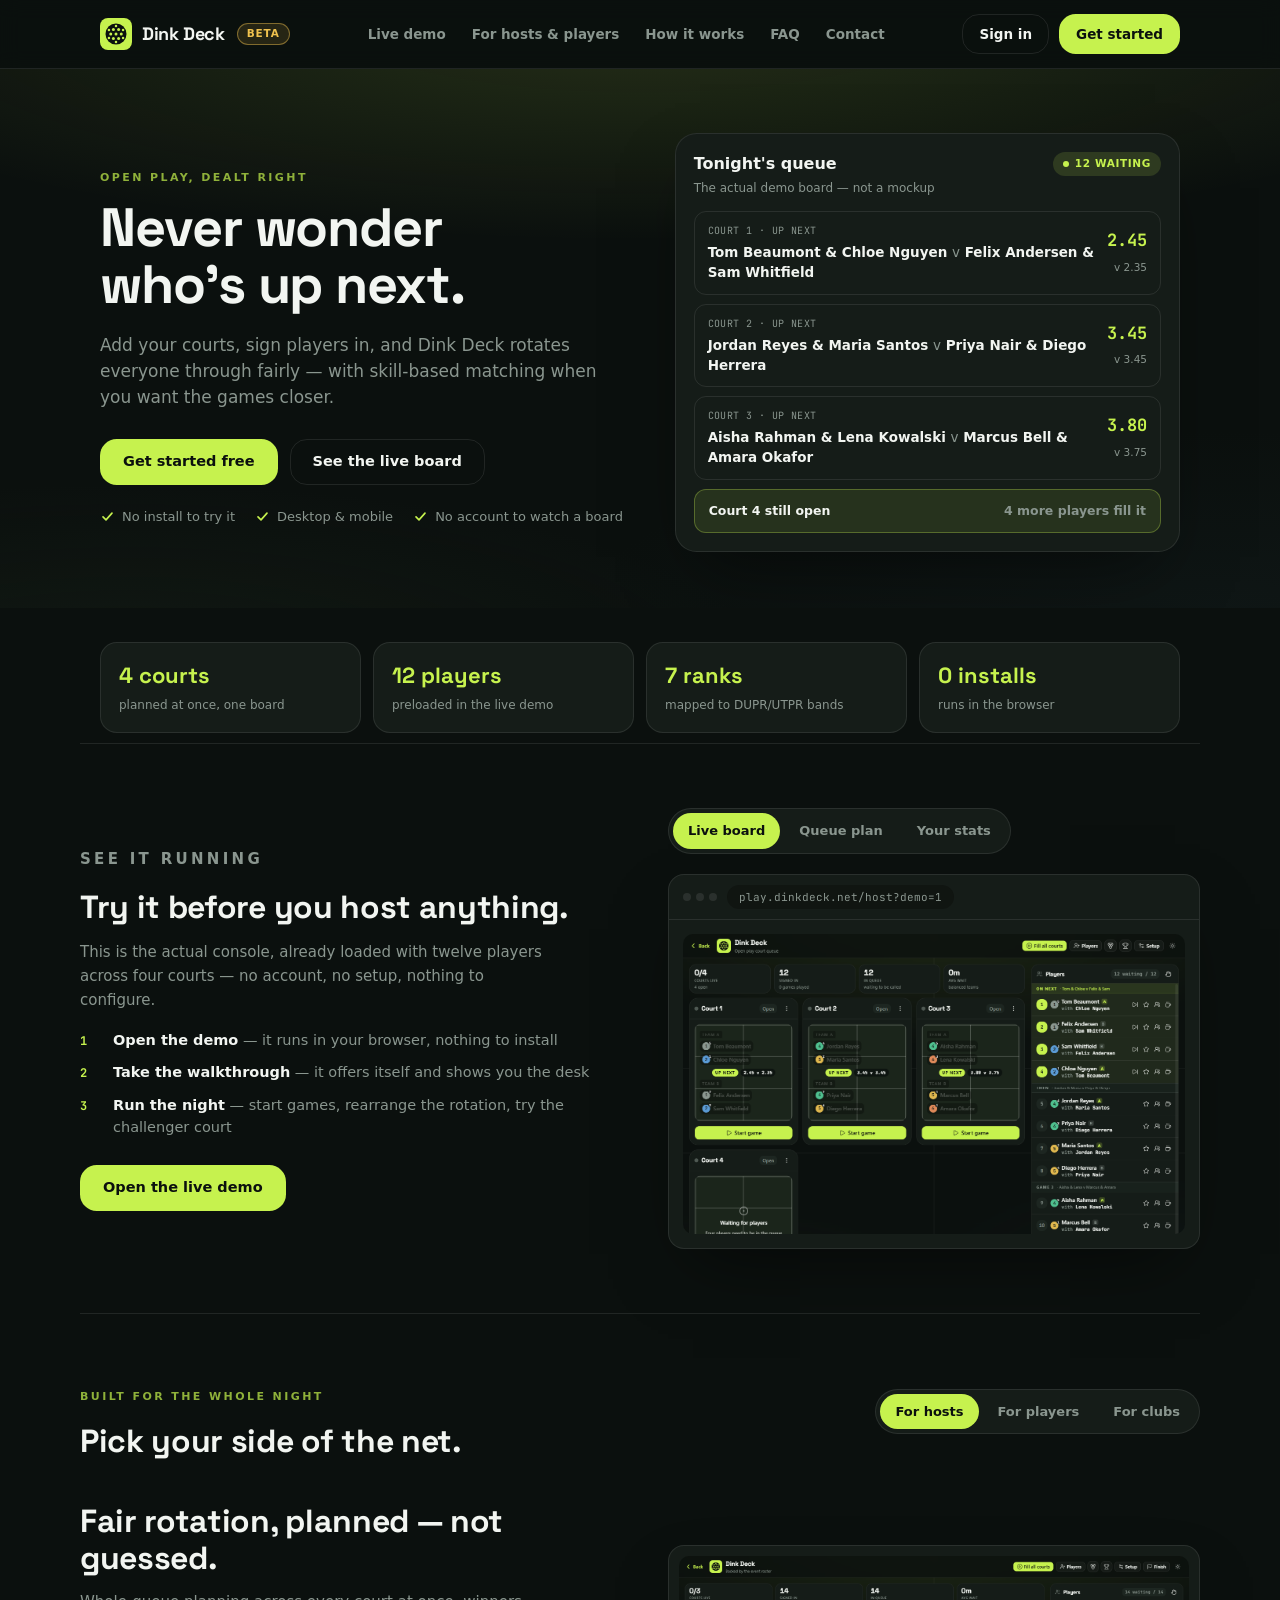
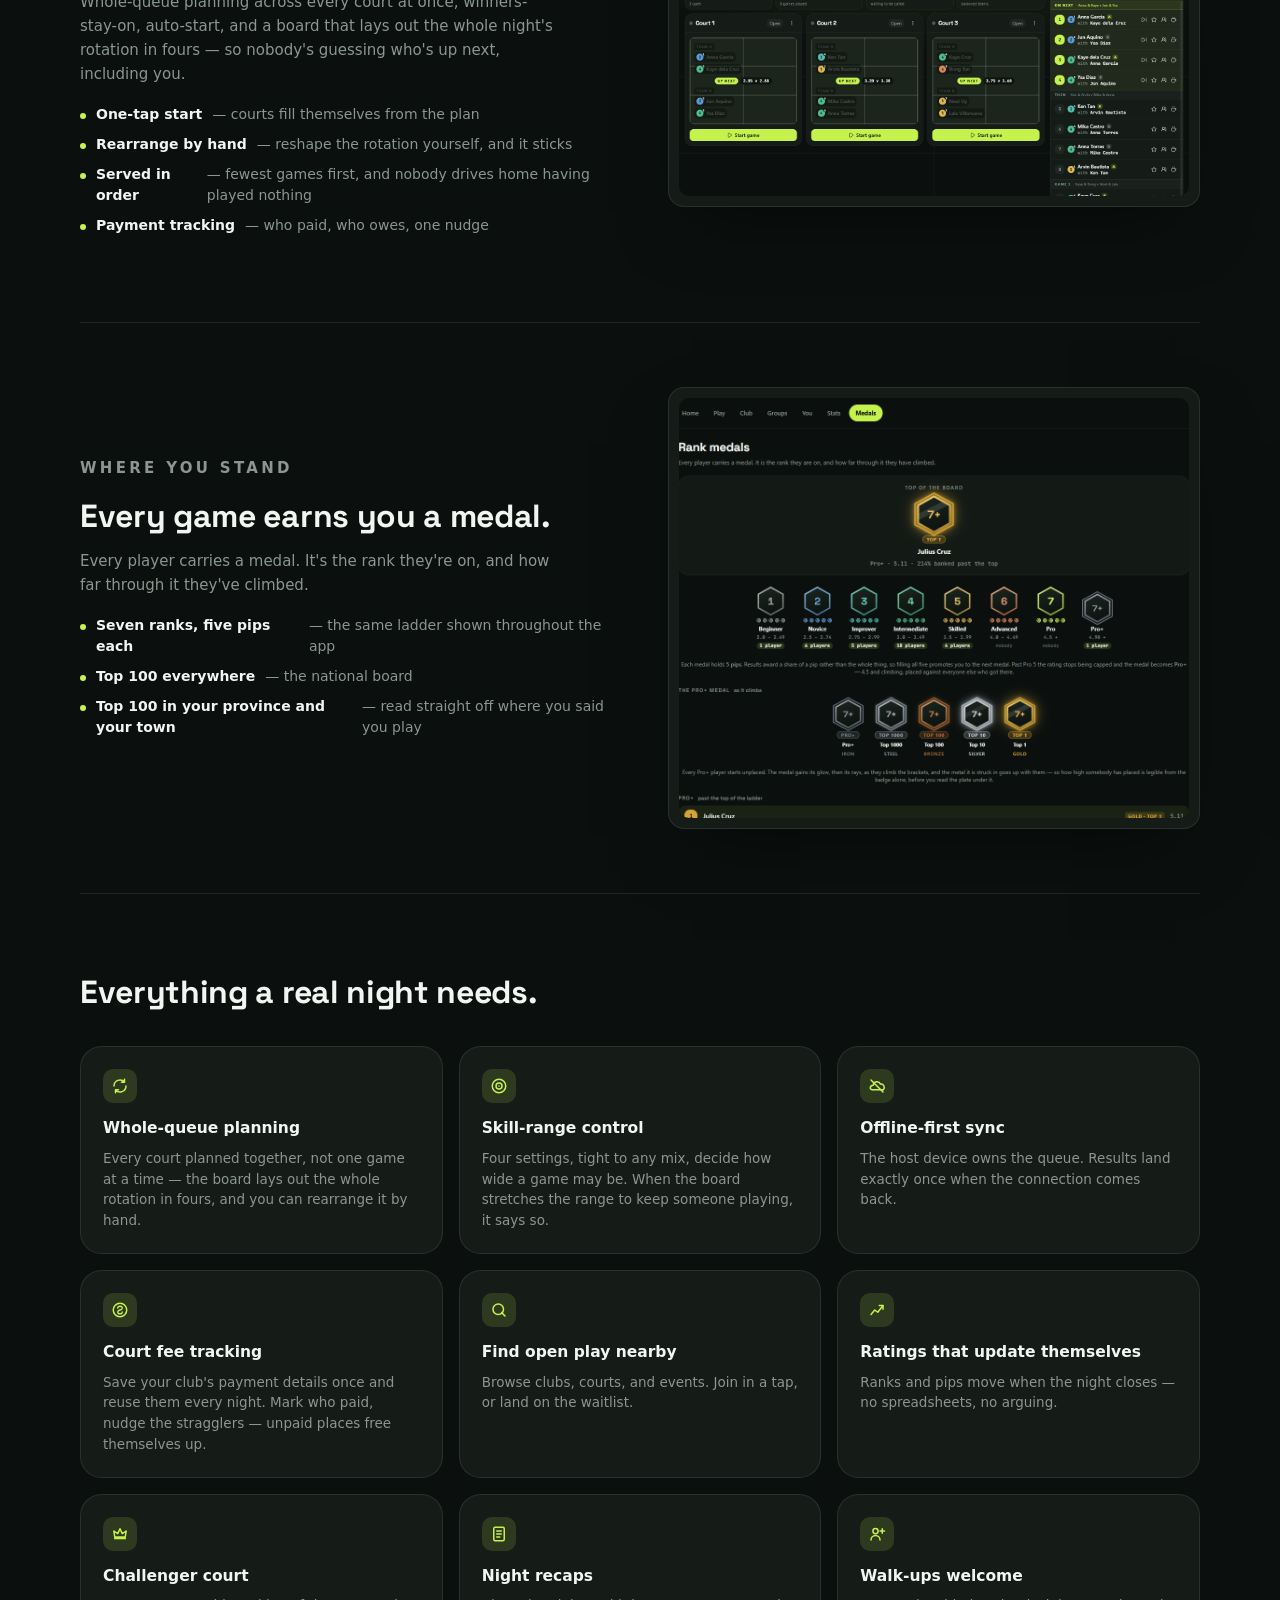
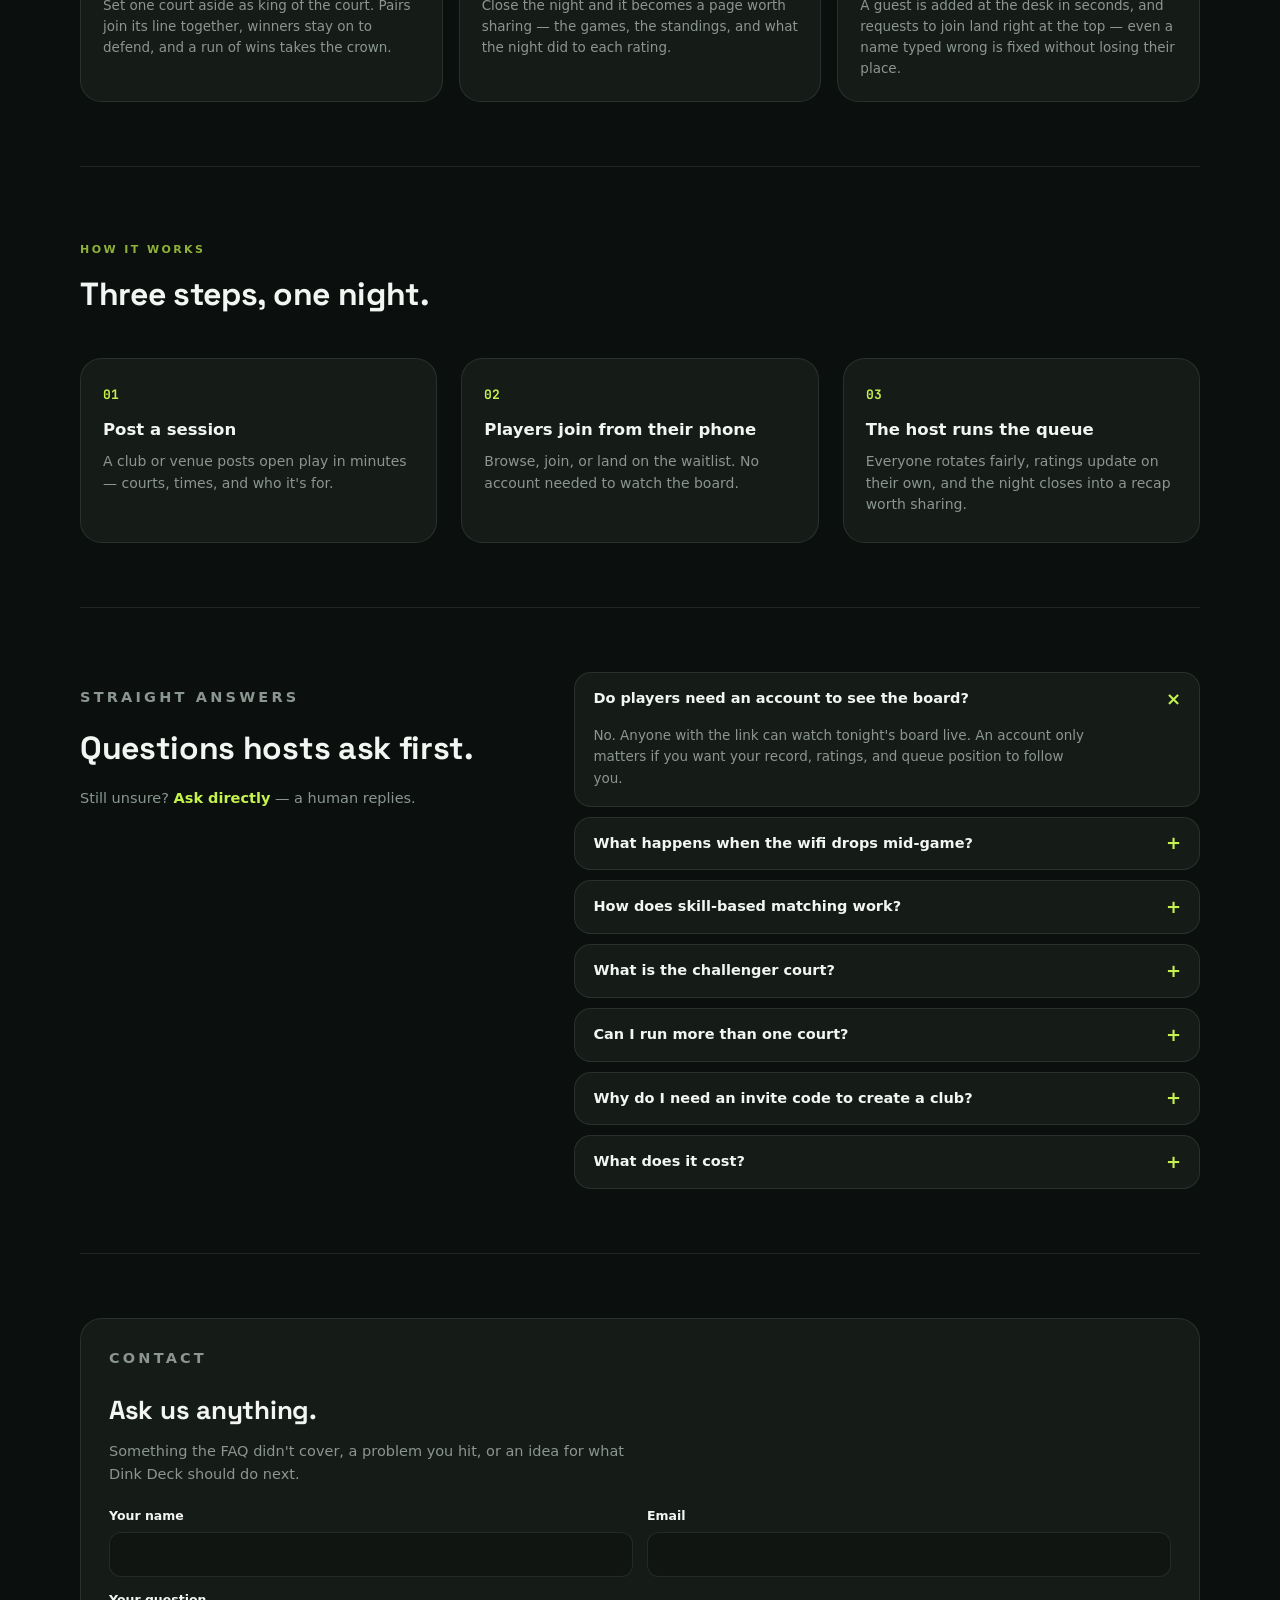
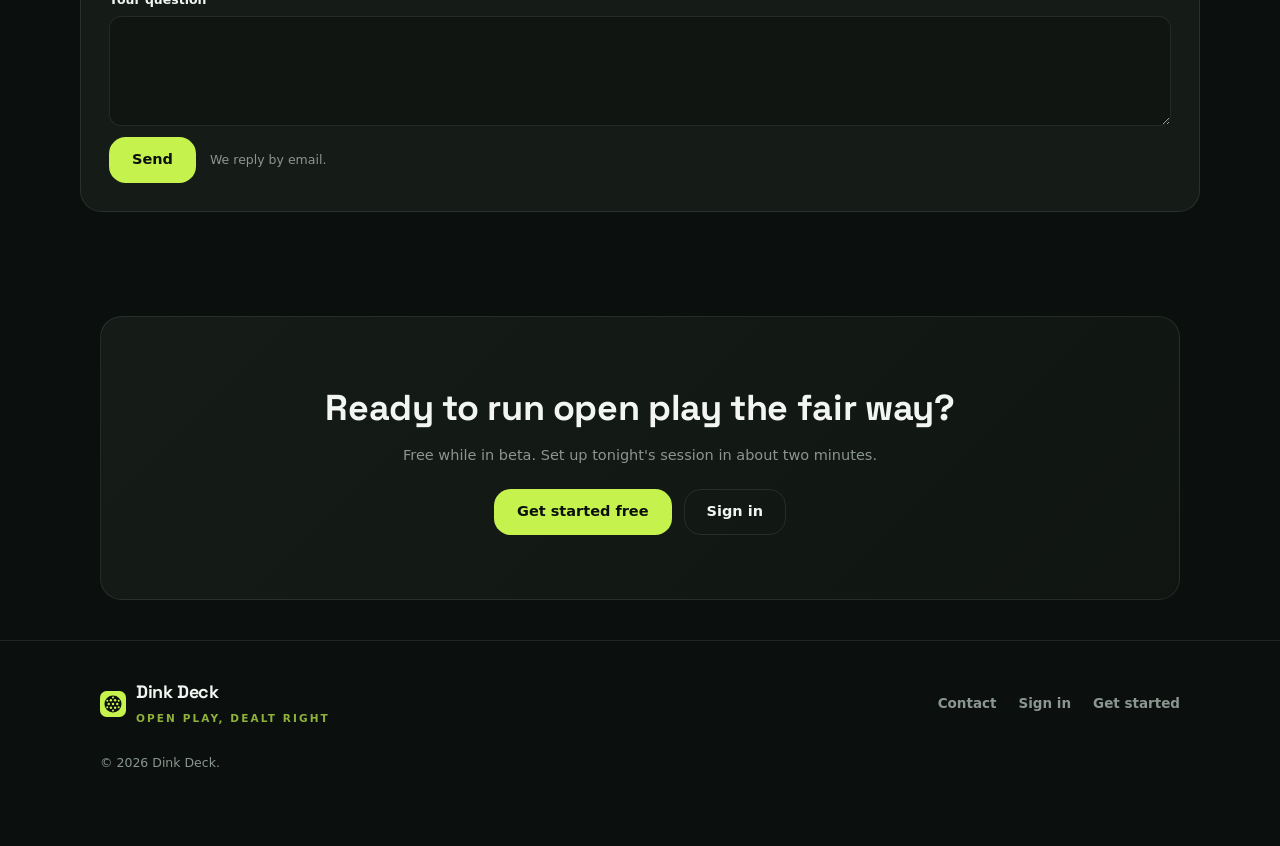
==== commit dbb579c6: "Drop the invite-request form; the FAQ points at contact instead Invite codes still gate club creatio" ====
--- a/index.html
+++ b/index.html
@@ -111,7 +111,7 @@
             "name": "Why do I need an invite code to create a club?",
             "acceptedAnswer": {
               "@type": "Answer",
-              "text": "It's a deliberate brake while the system is still in beta, not a permission system — request one and it's usually approved the same day."
+              "text": "It's a deliberate brake while the system is still in beta, not a permission system — ask for one through the contact form and it's usually approved the same day."
             }
           },
           {
@@ -556,8 +556,9 @@
             </button>
             <div class="faq-item__a" data-faq-a hidden>
               It's a deliberate brake while the system is still in beta, not a
-              permission system — request one below and it's usually
-              approved the same day.
+              permission system — ask for one through the
+              <a href="#contact">contact form</a> and it's usually approved
+              the same day.
             </div>
           </div>
 
@@ -576,51 +577,6 @@
             </div>
           </div>
         </div>
-      </div>
-    </section>
-
-    <section class="form-section wrap" id="invite">
-      <div class="form-card">
-        <p class="eyebrow">For clubs &amp; courts</p>
-        <h2>Request an invite code.</h2>
-        <p>
-          Creating a club or court needs an invite code while we're still in
-          beta — a deliberate brake while things ramp up, not a waitlist.
-          Requests are approved personally, usually same day.
-        </p>
-        <form data-submission-form data-kind="inviteRequest" novalidate>
-          <div class="field-grid field-grid--2">
-            <div class="field">
-              <label for="invite-name">Your name</label>
-              <input id="invite-name" name="name" type="text" required maxlength="120" autocomplete="name" />
-            </div>
-            <div class="field">
-              <label for="invite-email">Email</label>
-              <input id="invite-email" name="email" type="email" required maxlength="200" autocomplete="email" />
-            </div>
-            <div class="field">
-              <label for="invite-org">Club or court name</label>
-              <input id="invite-org" name="organizationName" type="text" maxlength="160" />
-            </div>
-            <div class="field">
-              <label for="invite-location">Where you play</label>
-              <input id="invite-location" name="location" type="text" maxlength="160" placeholder="Town, province" />
-            </div>
-          </div>
-          <div class="field">
-            <label for="invite-message">Tell us about your open play</label>
-            <textarea id="invite-message" name="message" required minlength="10" maxlength="4000"
-              placeholder="How often you run, roughly how many players, how many courts."></textarea>
-          </div>
-          <div class="hp" aria-hidden="true">
-            <label for="invite-website">Leave this empty</label>
-            <input id="invite-website" name="website" type="text" tabindex="-1" autocomplete="off" />
-          </div>
-          <div class="form-actions">
-            <button class="btn btn--primary" type="submit" data-submit>Request an invite</button>
-            <p class="form-note form-note--quiet" data-note>A human reads every one of these.</p>
-          </div>
-        </form>
       </div>
     </section>
 
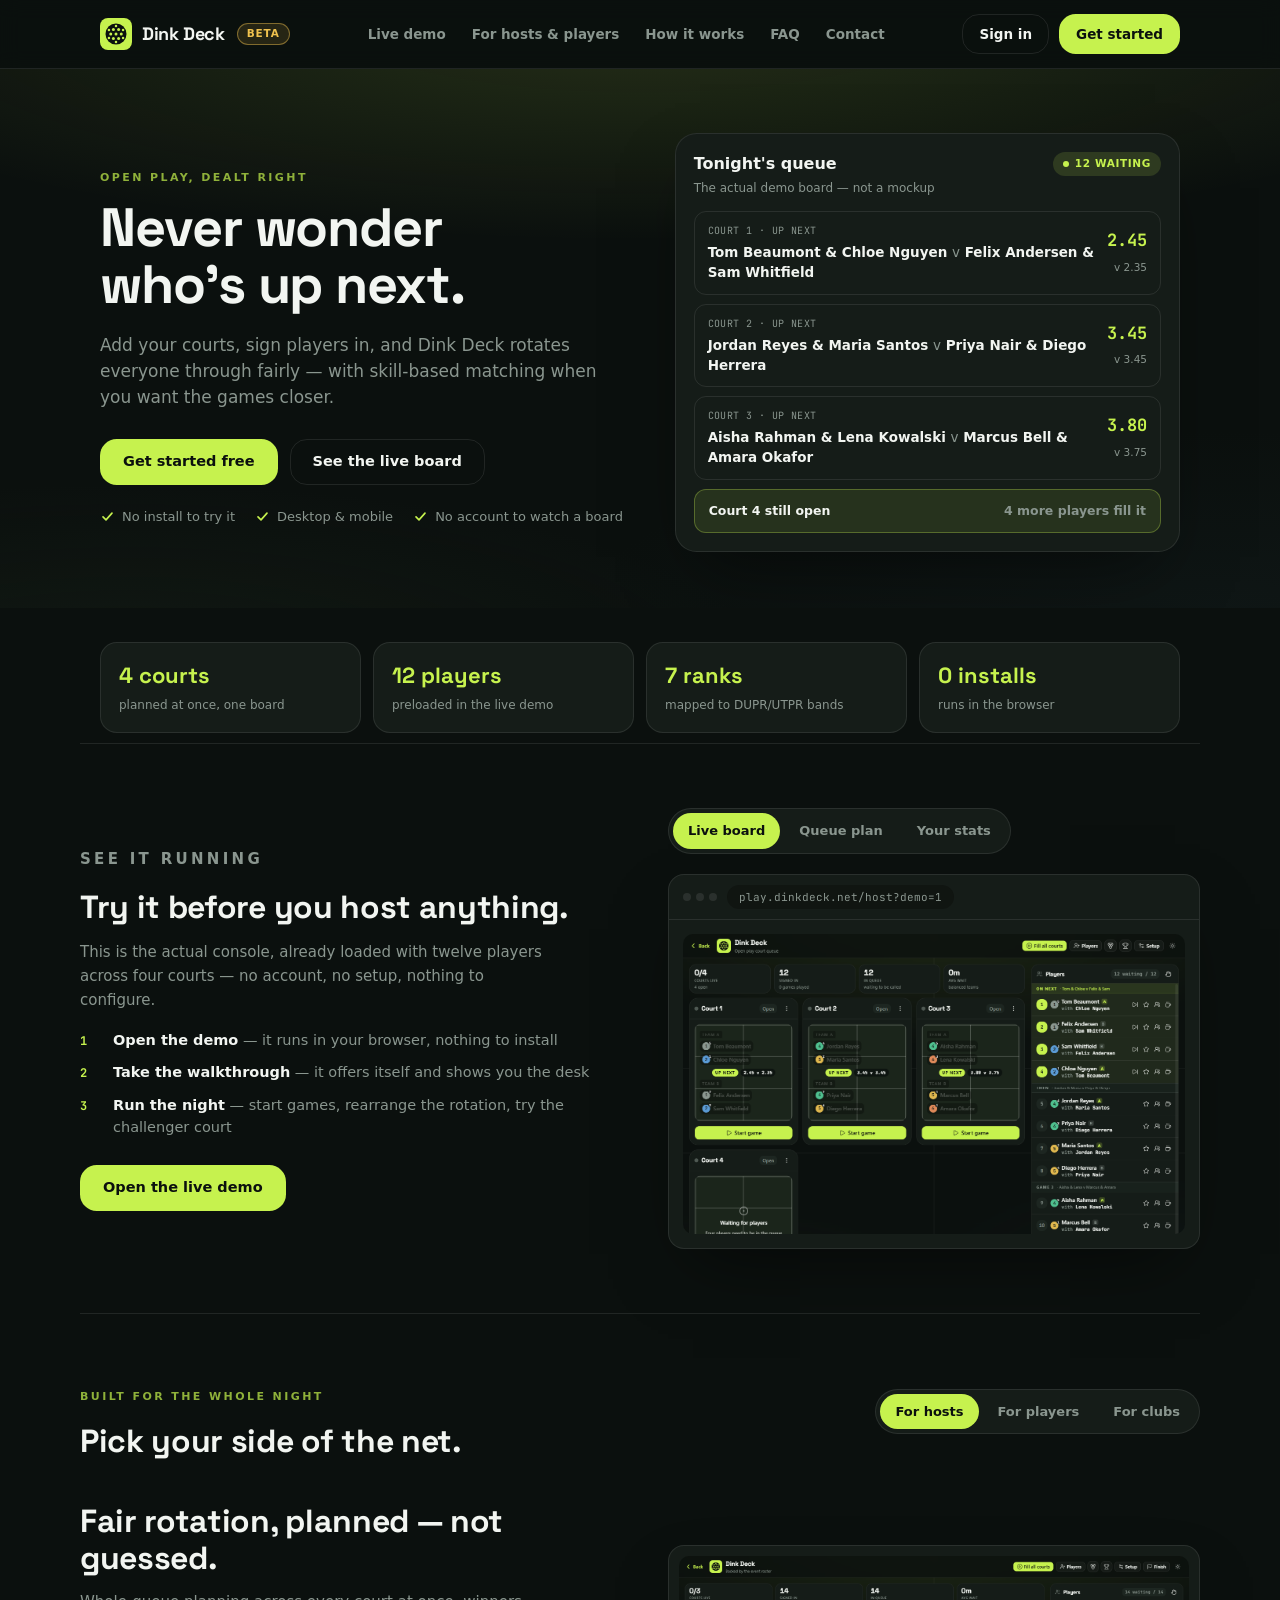
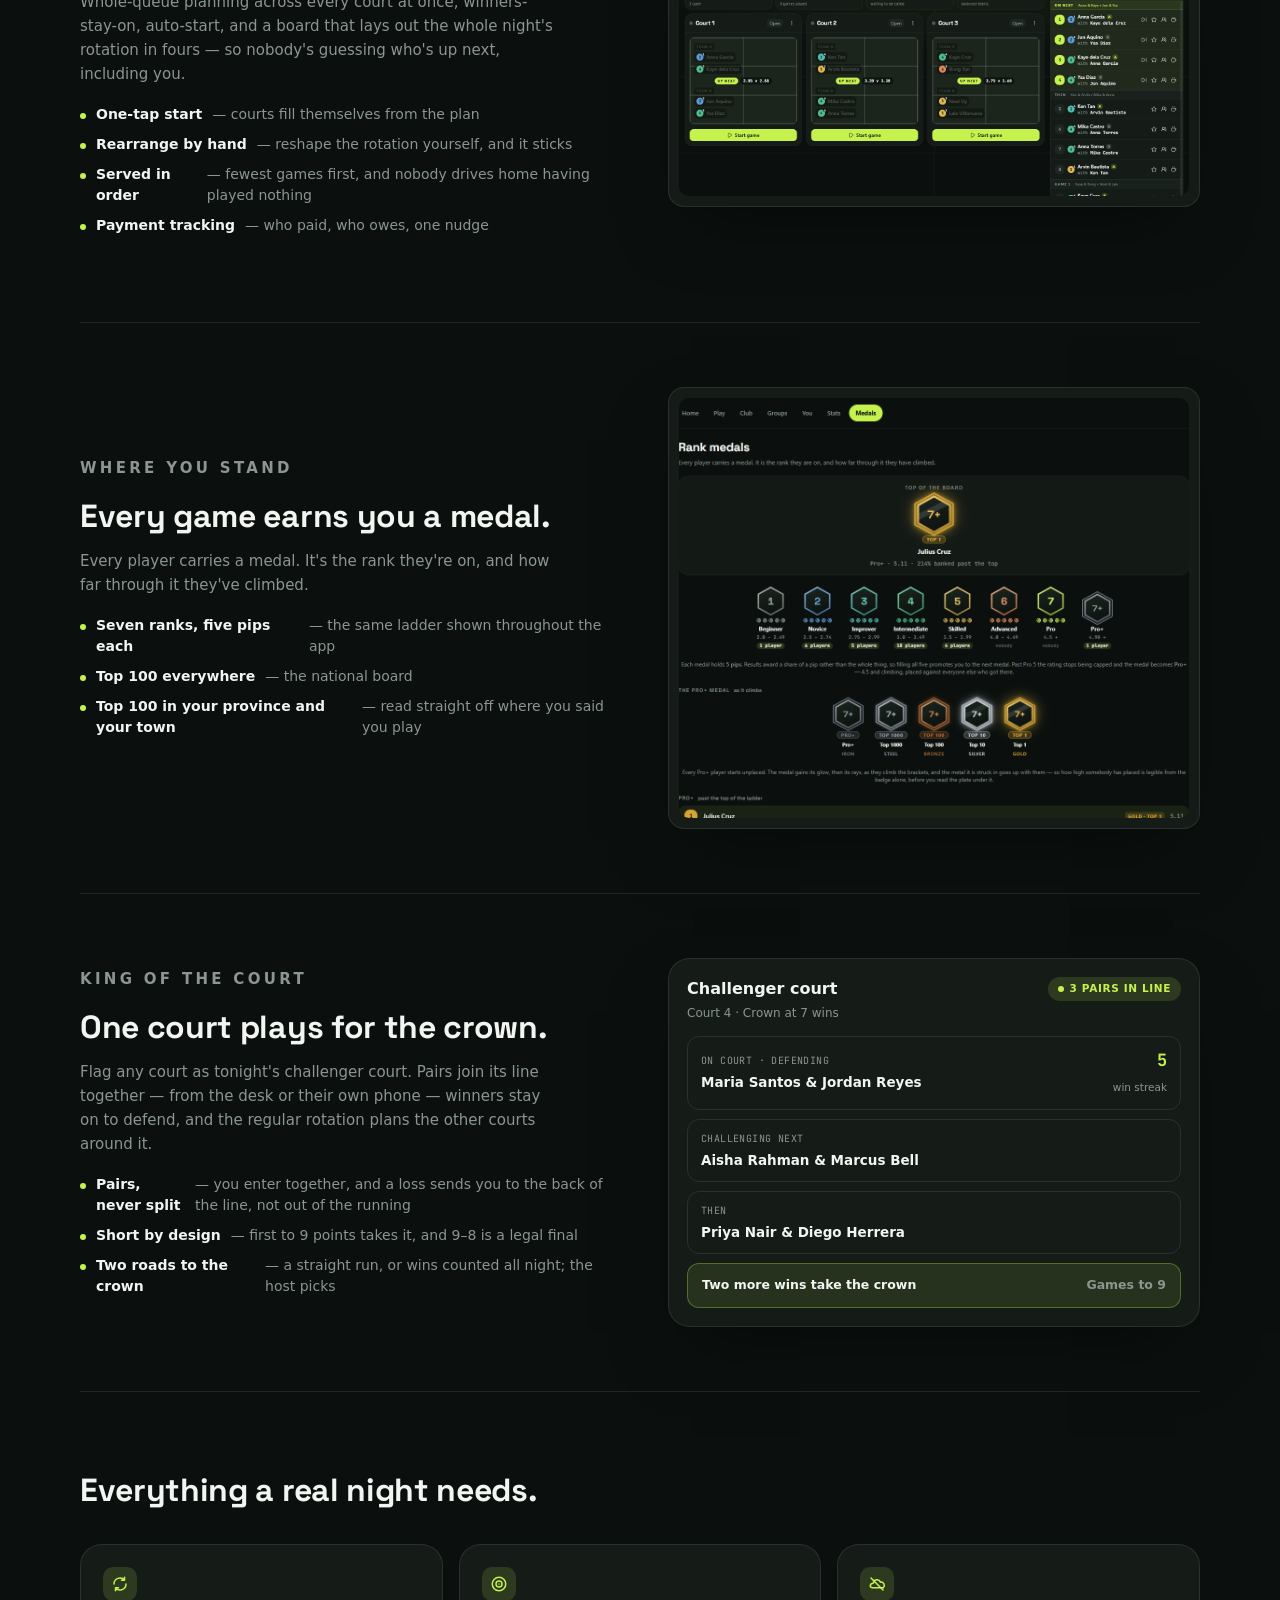
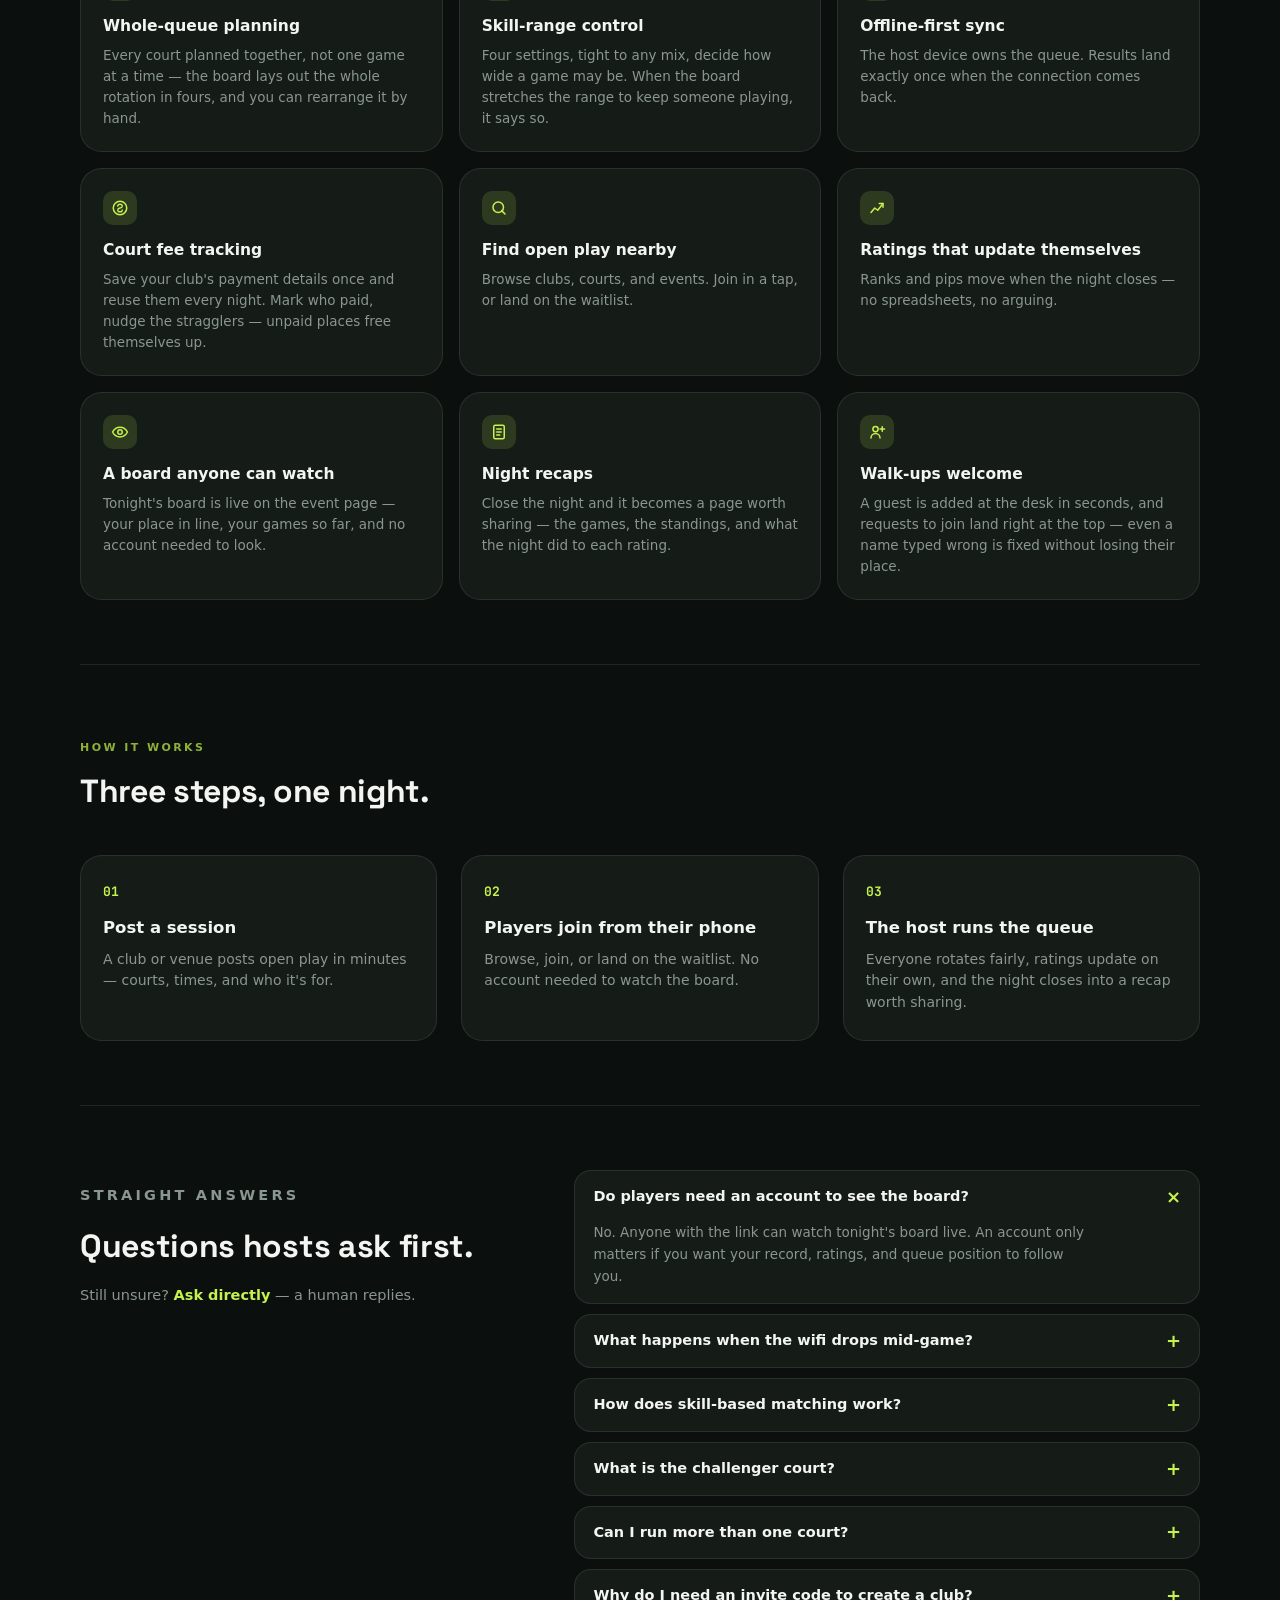
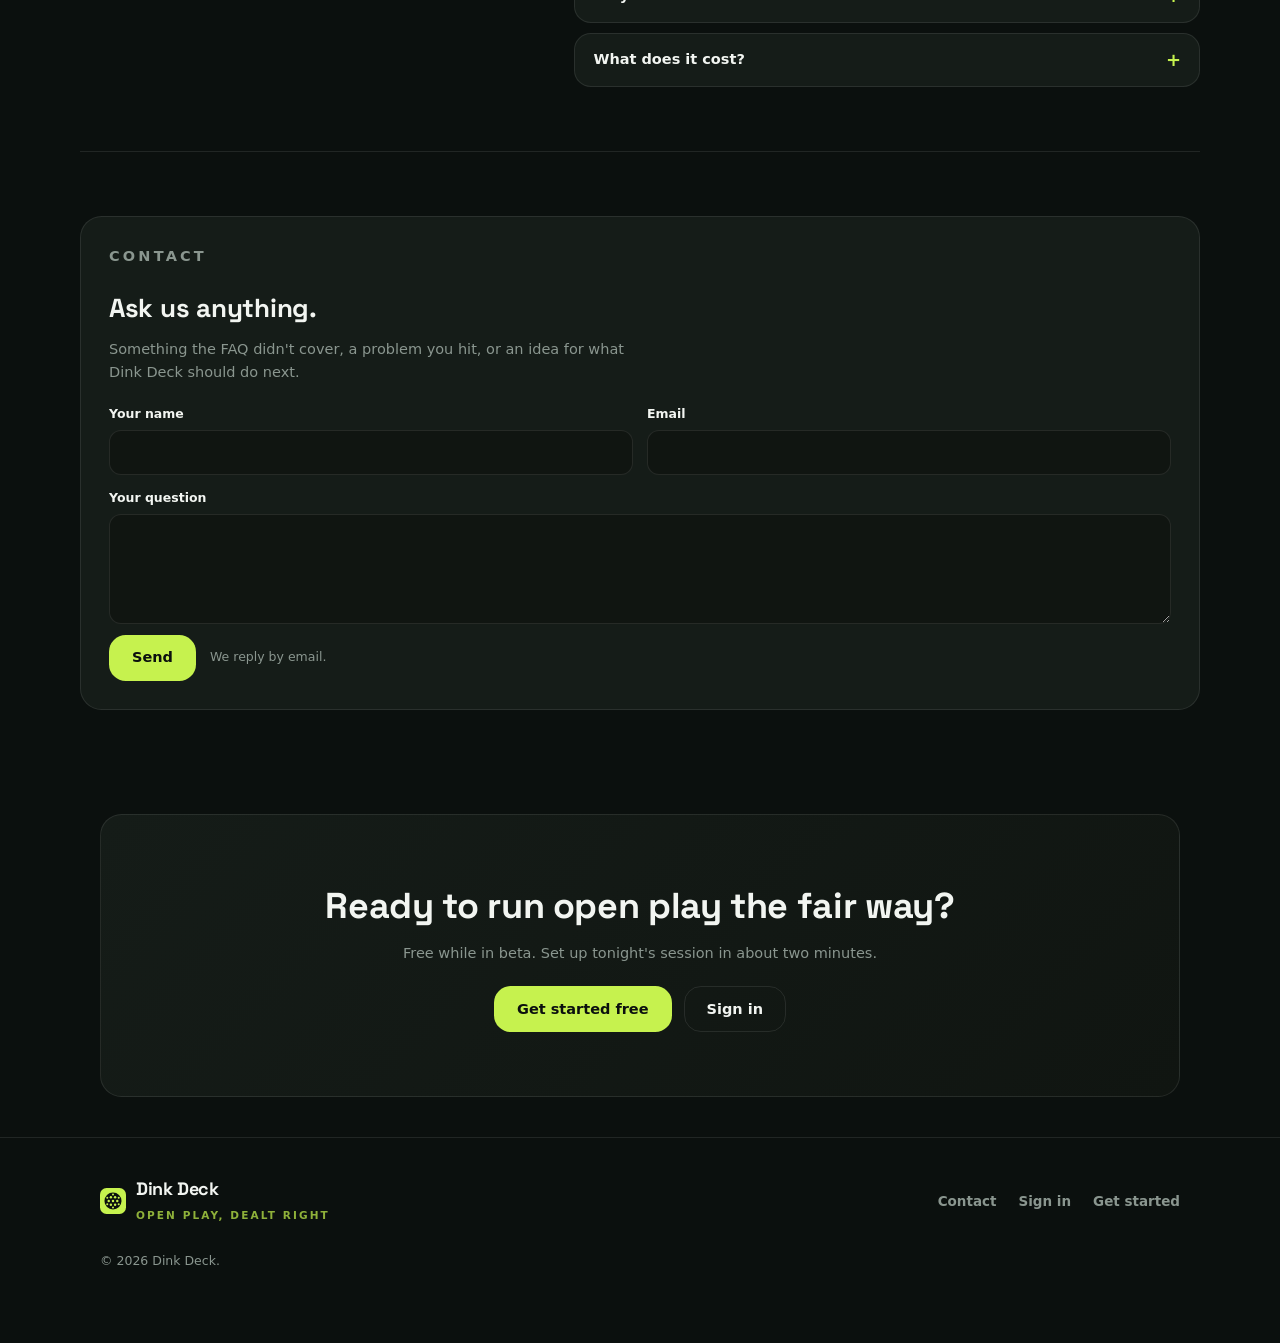
==== commit 516066e2: "The challenger court gets its own section, drawn as a board A card in the grid was underselling the " ====
--- a/index.html
+++ b/index.html
@@ -404,6 +404,66 @@
       </div>
     </section>
 
+    <section class="split-section wrap" id="challenger">
+      <div class="split">
+        <div class="split__copy">
+          <p class="eyebrow">King of the court</p>
+          <h2>One court plays for the crown.</h2>
+          <p>
+            Flag any court as tonight's challenger court. Pairs join its line
+            together — from the desk or their own phone — winners stay on to
+            defend, and the regular rotation plans the other courts around it.
+          </p>
+          <ul class="split__bullets">
+            <li><strong>Pairs, never split</strong> — you enter together, and a loss sends you to the back of the line, not out of the running</li>
+            <li><strong>Short by design</strong> — first to 9 points takes it, and 9–8 is a legal final</li>
+            <li><strong>Two roads to the crown</strong> — a straight run, or wins counted all night; the host picks</li>
+          </ul>
+        </div>
+        <div>
+          <div class="live-board">
+            <div class="live-board__head">
+              <div>
+                <h3>Challenger court</h3>
+                <p>Court 4 · Crown at 7 wins</p>
+              </div>
+              <span class="live-pill">3 pairs in line</span>
+            </div>
+
+            <div class="live-board__court">
+              <div>
+                <div class="live-board__court-meta">On court · Defending</div>
+                <div class="live-board__names">Maria Santos &amp; Jordan Reyes</div>
+              </div>
+              <div class="live-board__score">
+                <strong>5</strong>
+                <em>win streak</em>
+              </div>
+            </div>
+
+            <div class="live-board__court">
+              <div>
+                <div class="live-board__court-meta">Challenging next</div>
+                <div class="live-board__names">Aisha Rahman &amp; Marcus Bell</div>
+              </div>
+            </div>
+
+            <div class="live-board__court">
+              <div>
+                <div class="live-board__court-meta">Then</div>
+                <div class="live-board__names">Priya Nair &amp; Diego Herrera</div>
+              </div>
+            </div>
+
+            <div class="live-board__banner">
+              <span>Two more wins take the crown</span>
+              <span>Games to 9</span>
+            </div>
+          </div>
+        </div>
+      </div>
+    </section>
+
     <section class="feature-grid-section wrap">
       <h2>Everything a real night needs.</h2>
       <div class="feature-grid">
@@ -438,9 +498,9 @@
           <p>Ranks and pips move when the night closes — no spreadsheets, no arguing.</p>
         </div>
         <div class="feature-card">
-          <span class="feature-card__icon"><svg width="18" height="18" viewBox="0 0 24 24" fill="none"><path d="M4 18h16M5 16l-1.2-8 5.2 3.5L12 5l3 6.5L20.2 8 19 16H5z" stroke="currentColor" stroke-width="2" stroke-linejoin="round"/></svg></span>
-          <h3>Challenger court</h3>
-          <p>Set one court aside as king of the court. Pairs join its line together, winners stay on to defend, and a run of wins takes the crown.</p>
+          <span class="feature-card__icon"><svg width="18" height="18" viewBox="0 0 24 24" fill="none"><path d="M2 12s3.5-6.5 10-6.5S22 12 22 12s-3.5 6.5-10 6.5S2 12 2 12z" stroke="currentColor" stroke-width="2" stroke-linejoin="round"/><circle cx="12" cy="12" r="3" stroke="currentColor" stroke-width="2"/></svg></span>
+          <h3>A board anyone can watch</h3>
+          <p>Tonight's board is live on the event page — your place in line, your games so far, and no account needed to look.</p>
         </div>
         <div class="feature-card">
           <span class="feature-card__icon"><svg width="18" height="18" viewBox="0 0 24 24" fill="none"><rect x="5" y="3" width="14" height="18" rx="2" stroke="currentColor" stroke-width="2"/><path d="M9 8h6M9 12h6M9 16h4" stroke="currentColor" stroke-width="2" stroke-linecap="round"/></svg></span>
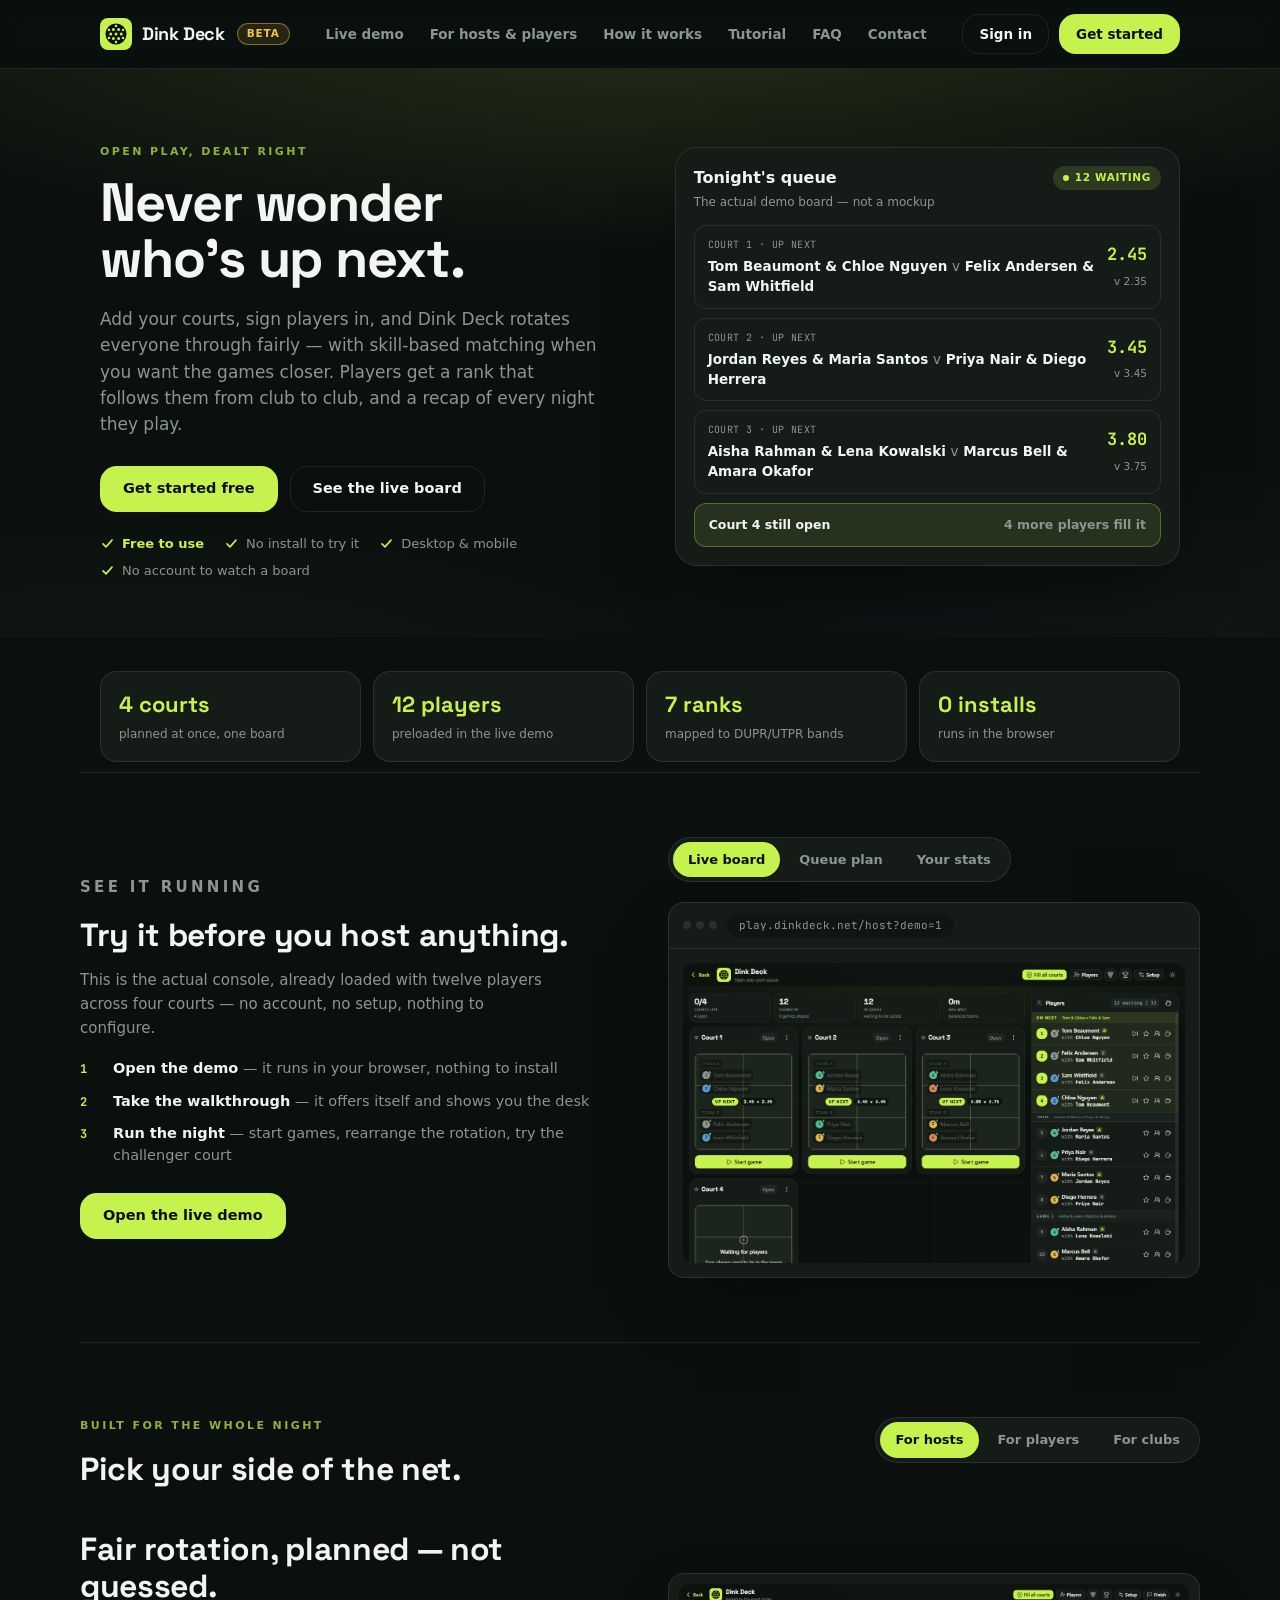
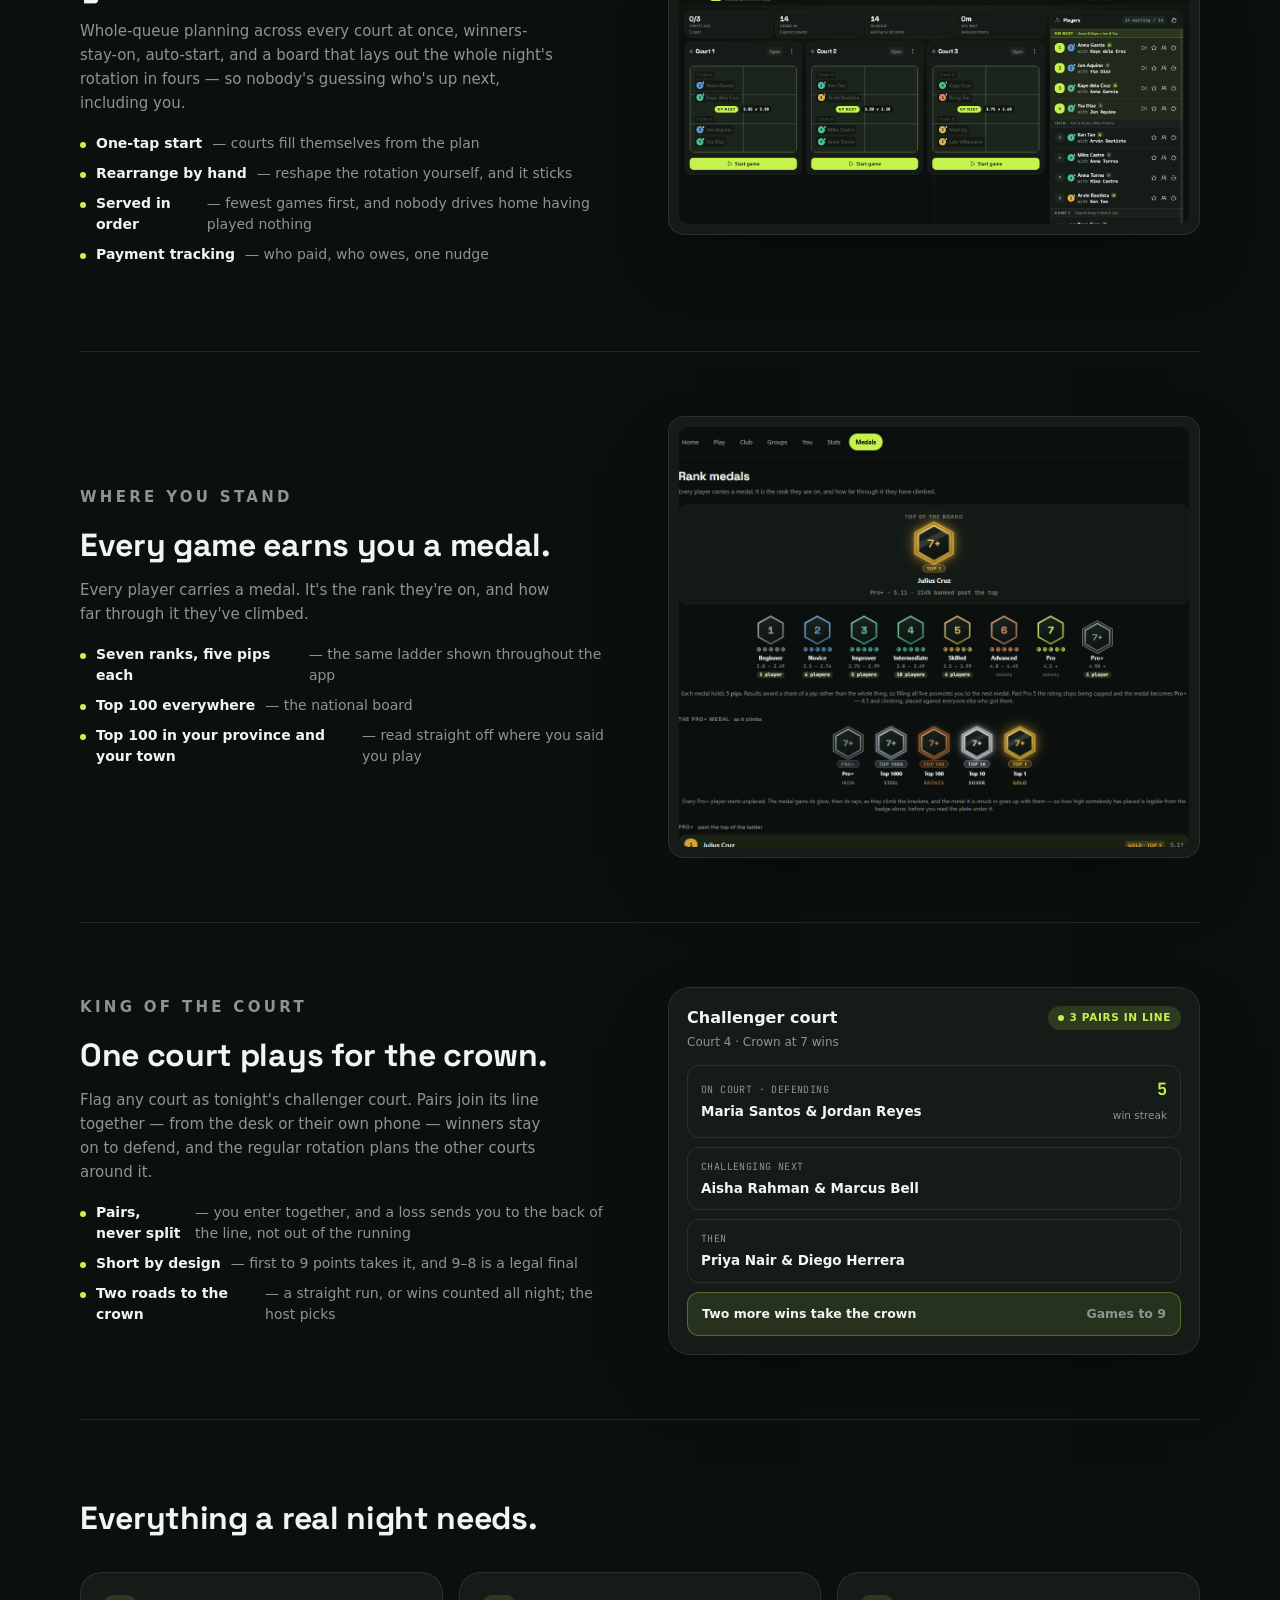
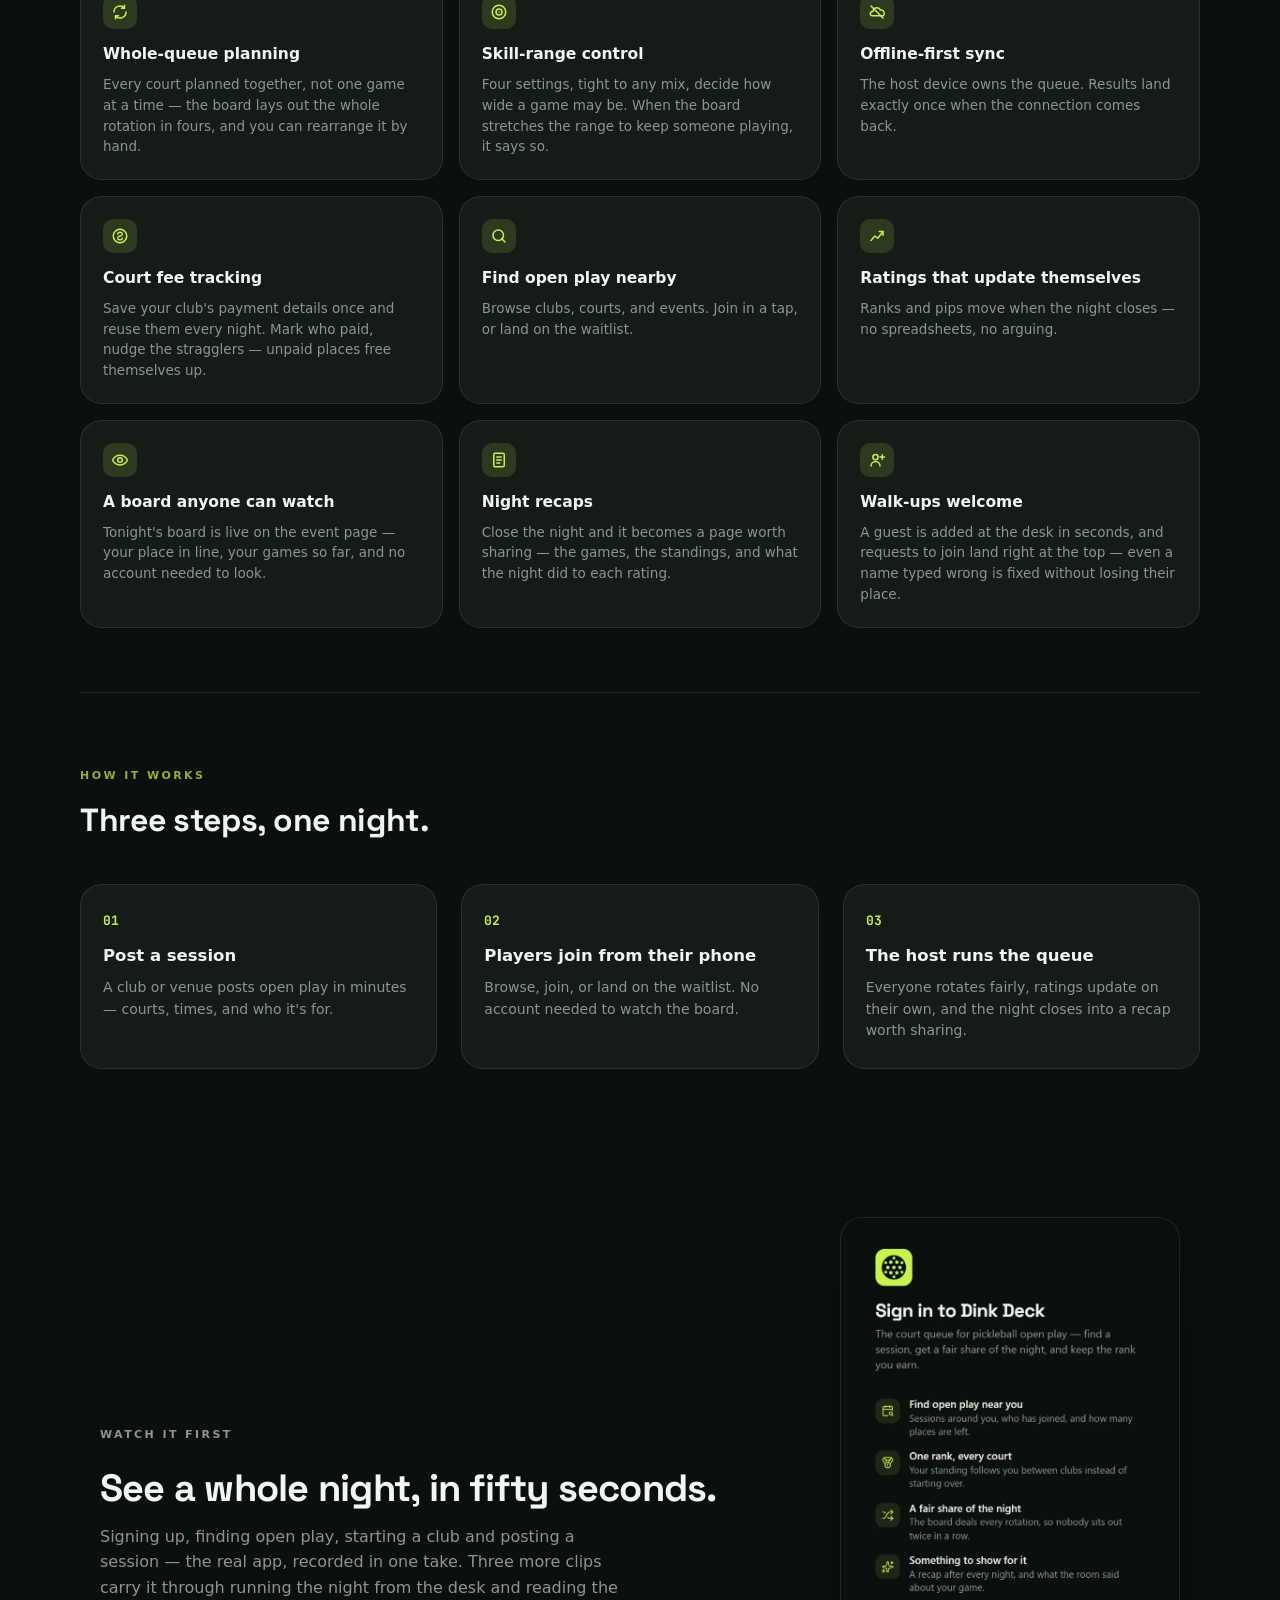
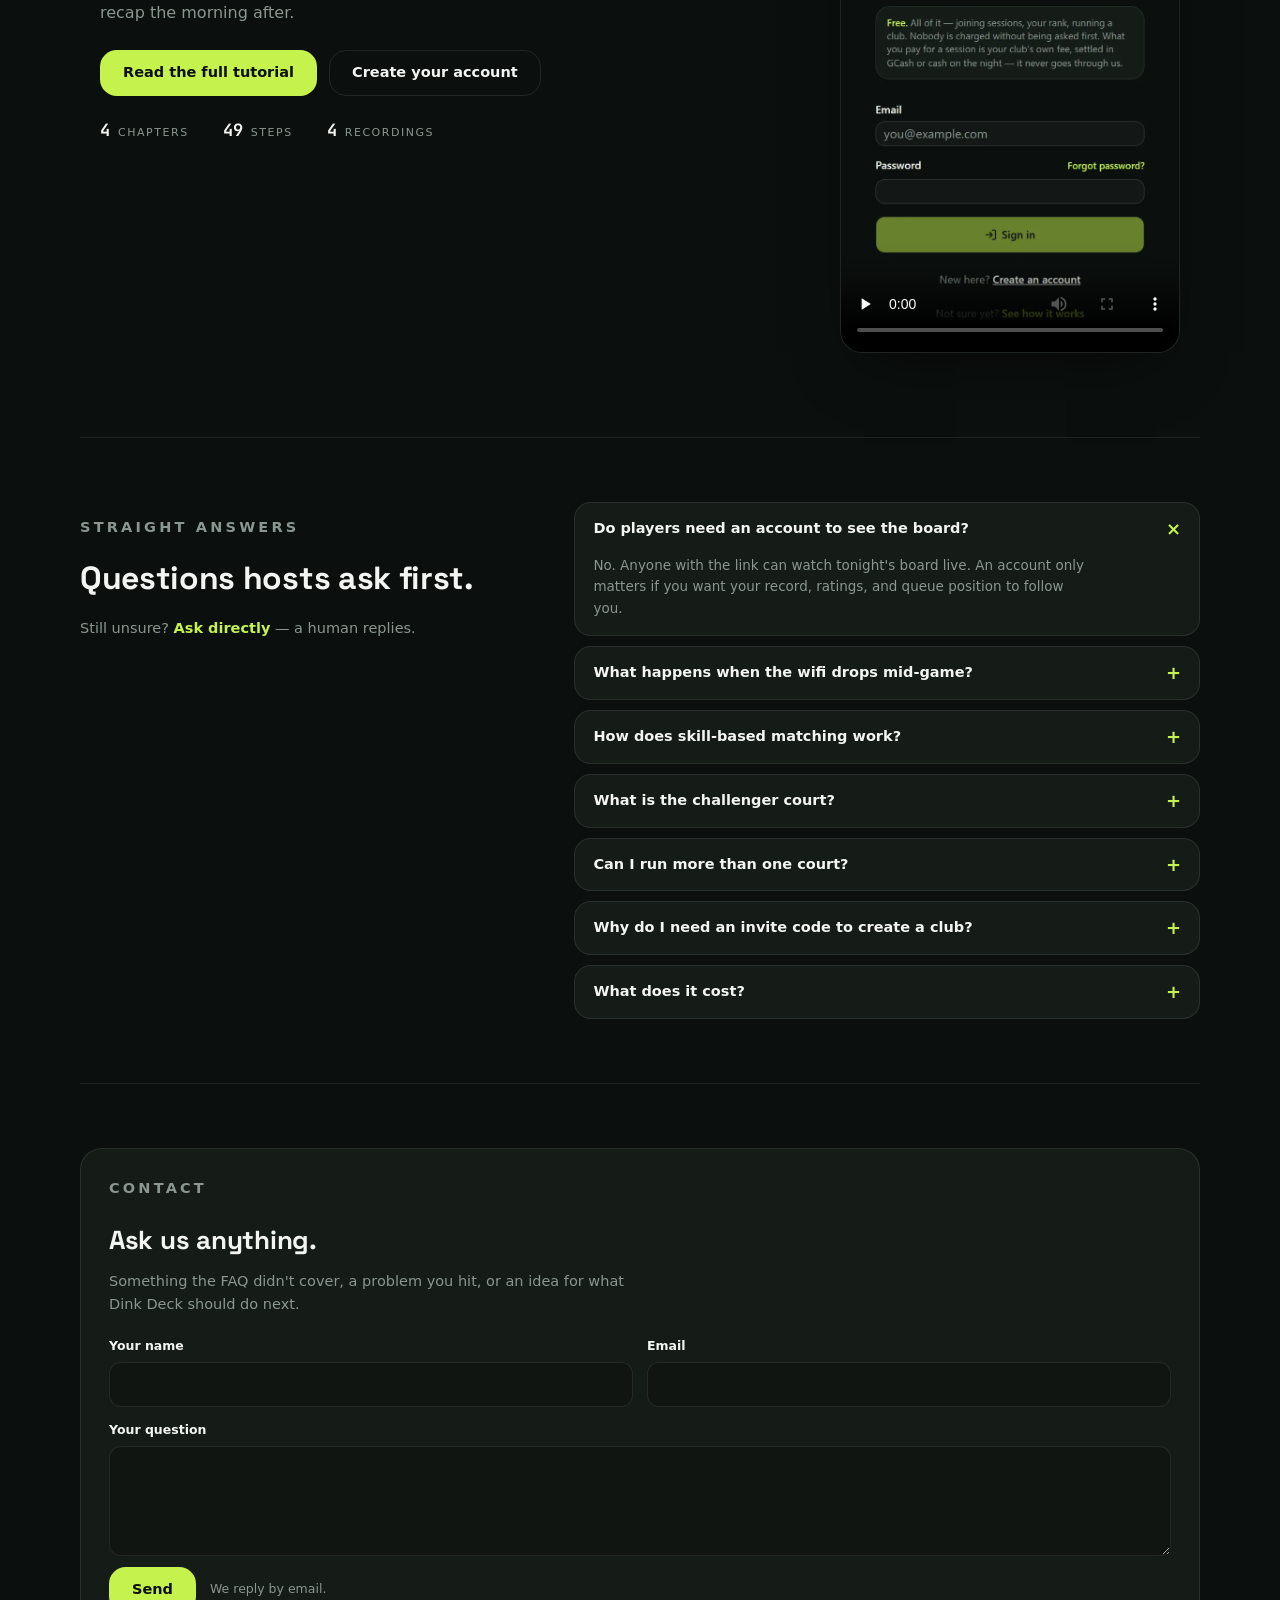
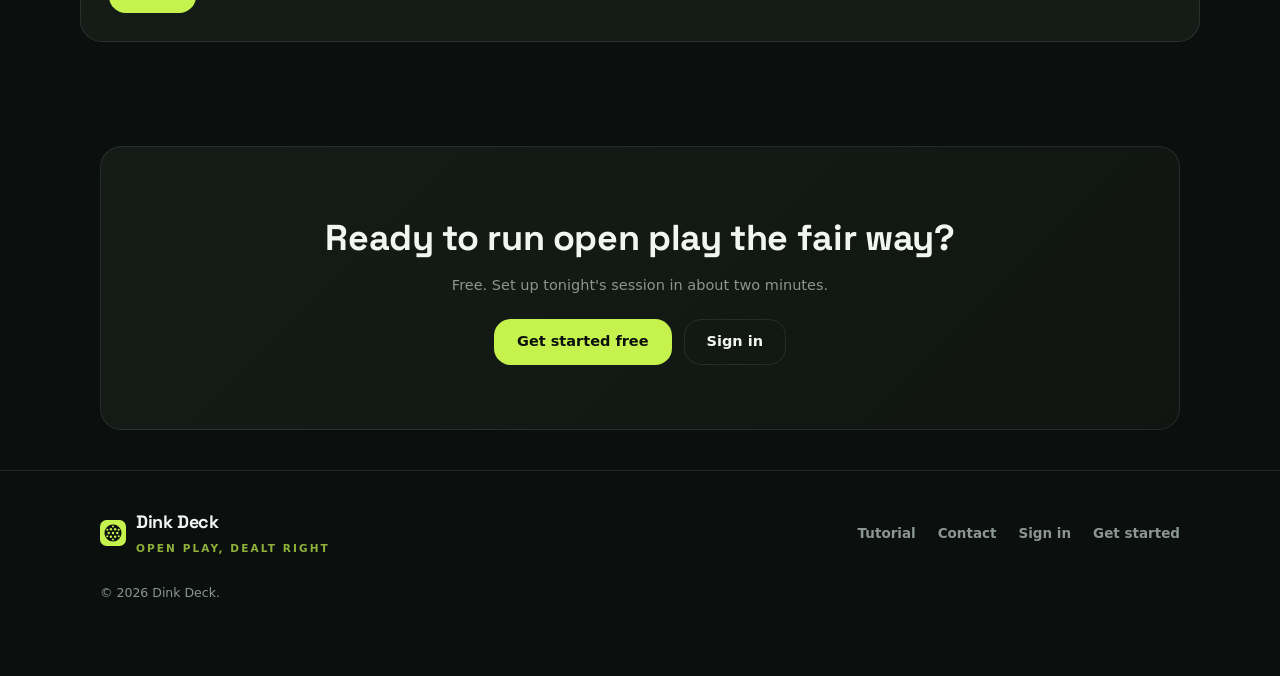
==== commit 07dfdd0c: "feat: a tutorial page, and the clip on the landing page /tutorial is the whole walkthrough — 49 step" ====
--- a/index.html
+++ b/index.html
@@ -31,6 +31,7 @@
   <link rel="preconnect" href="https://fonts.gstatic.com" crossorigin />
   <link href="https://fonts.googleapis.com/css2?family=Space+Grotesk:wght@500;600;700&family=JetBrains+Mono:wght@600;700&display=swap" rel="stylesheet" />
   <link rel="stylesheet" href="styles.css" />
+  <link rel="stylesheet" href="tutorial.css" />
 
   <script type="application/ld+json">
   {
@@ -119,7 +120,7 @@
             "name": "What does it cost?",
             "acceptedAnswer": {
               "@type": "Answer",
-              "text": "Free to play and free to host while in beta — everything is open. When beta ends there will be two plans, Player and Host, at prices still to be announced, with extra free months on top — and nobody is charged without being asked first. Court fees a club tracks move through GCash or cash in hand, never through the app."
+              "text": "Free — everything is open, for players and for clubs alike. Nobody is ever charged without being asked first. What you pay for a session is the club's own fee — it moves through GCash or cash in hand, never through the app."
             }
           }
         ]
@@ -153,6 +154,7 @@
         <a href="#demo">Live demo</a>
         <a href="#for-you">For hosts &amp; players</a>
         <a href="#how">How it works</a>
+        <a href="tutorial.html">Tutorial</a>
         <a href="#faq">FAQ</a>
         <a href="#contact">Contact</a>
       </nav>
@@ -173,13 +175,15 @@
           <p class="lede">
             Add your courts, sign players in, and Dink Deck rotates everyone
             through fairly — with skill-based matching when you want the
-            games closer.
+            games closer. Players get a rank that follows them from club to
+            club, and a recap of every night they play.
           </p>
           <div class="hero-ctas">
             <a class="btn btn--primary" href="https://play.dinkdeck.net/register">Get started free</a>
             <a class="btn btn--ghost" href="#demo">See the live board</a>
           </div>
           <ul class="checks">
+            <li class="check--free"><svg width="15" height="15" viewBox="0 0 20 20" fill="none" aria-hidden="true"><path d="M4 10.5l4 4 8-9" stroke="currentColor" stroke-width="2.2" stroke-linecap="round" stroke-linejoin="round"/></svg>Free to use</li>
             <li><svg width="15" height="15" viewBox="0 0 20 20" fill="none" aria-hidden="true"><path d="M4 10.5l4 4 8-9" stroke="currentColor" stroke-width="2.2" stroke-linecap="round" stroke-linejoin="round"/></svg>No install to try it</li>
             <li><svg width="15" height="15" viewBox="0 0 20 20" fill="none" aria-hidden="true"><path d="M4 10.5l4 4 8-9" stroke="currentColor" stroke-width="2.2" stroke-linecap="round" stroke-linejoin="round"/></svg>Desktop &amp; mobile</li>
             <li><svg width="15" height="15" viewBox="0 0 20 20" fill="none" aria-hidden="true"><path d="M4 10.5l4 4 8-9" stroke="currentColor" stroke-width="2.2" stroke-linecap="round" stroke-linejoin="round"/></svg>No account to watch a board</li>
@@ -537,6 +541,37 @@
       </div>
     </section>
 
+
+    <section class="tut-showcase wrap" id="tutorial">
+      <div class="tut-showcase__copy">
+        <p class="eyebrow">Watch it first</p>
+        <h2>See a whole night, in fifty seconds.</h2>
+        <p>
+          Signing up, finding open play, starting a club and posting a session — the real
+          app, recorded in one take. Three more clips carry it through running the night
+          from the desk and reading the recap the morning after.
+        </p>
+        <div class="hero-ctas">
+          <a class="btn btn--primary" href="tutorial.html">Read the full tutorial</a>
+          <a class="btn btn--ghost" href="https://play.dinkdeck.net/register">Create your account</a>
+        </div>
+        <ul class="tut-facts">
+          <li><b>4</b><span>chapters</span></li>
+          <li><b>49</b><span>steps</span></li>
+          <li><b>4</b><span>recordings</span></li>
+        </ul>
+      </div>
+      <figure class="tut-clip tut-clip--phone">
+        <video
+          controls
+          playsinline
+          preload="none"
+          poster="guide/01-sign-in.webp"
+          src="guide/1-getting-started.webm"
+        ></video>
+      </figure>
+    </section>
+
     <section class="faq-section wrap" id="faq">
       <div class="faq-layout">
         <div class="faq-intro">
@@ -628,11 +663,9 @@
               <span class="faq-item__glyph" data-faq-glyph>+</span>
             </button>
             <div class="faq-item__a" data-faq-a hidden>
-              Free to play and free to host while in beta — everything is
-              open. When beta ends there will be two plans, Player and Host,
-              at prices still to be announced, with extra free months on top —
-              and nobody is charged without being asked first. Court fees a
-              club tracks move through GCash or cash in hand, never through
+              Free — everything is open, for players and for clubs alike. Nobody is ever charged without
+              being asked first. What you pay for a session is the club's
+              own fee — it moves through GCash or cash in hand, never through
               the app.
             </div>
           </div>
@@ -678,7 +711,7 @@
     <section class="wrap">
       <div class="final-cta">
         <h2>Ready to run open play the fair way?</h2>
-        <p>Free while in beta. Set up tonight's session in about two minutes.</p>
+        <p>Free. Set up tonight's session in about two minutes.</p>
         <div class="hero-ctas">
           <a class="btn btn--primary" href="https://play.dinkdeck.net/register">Get started free</a>
           <a class="btn btn--ghost" href="https://play.dinkdeck.net/signin">Sign in</a>
@@ -710,6 +743,7 @@
         </span>
       </a>
       <div class="footer-links">
+        <a href="tutorial.html">Tutorial</a>
         <a href="#contact">Contact</a>
         <a href="https://play.dinkdeck.net/signin">Sign in</a>
         <a href="https://play.dinkdeck.net/register">Get started</a>
--- a/styles.css
+++ b/styles.css
@@ -277,6 +277,13 @@
   color: var(--muted-foreground);
 }
 
+/* What it costs is the first question anybody has, so the one check that
+   answers it is not the same weight as "desktop & mobile". */
+.checks li.check--free {
+  color: var(--lime-ink);
+  font-weight: 700;
+}
+
 .checks svg {
   flex-shrink: 0;
   color: var(--lime-ink);
--- a/tutorial.css
+++ b/tutorial.css
@@ -0,0 +1,583 @@
+/* Dink Deck — the tutorial page.
+
+   Built by docs/build-landing-guide.mjs in the app repo. Everything here uses
+   the tokens styles.css already defines, so the page cannot drift away from
+   the rest of the site: change a colour there and this follows.
+
+   Only the pieces the landing page has no equivalent for live here — a step,
+   a device frame, and the panel that opens a screenshot big enough to read. */
+
+.tut-hero {
+  padding-bottom: 40px;
+}
+
+.tut-facts {
+  list-style: none;
+  margin: 26px 0 0;
+  padding: 0;
+  display: flex;
+  flex-wrap: wrap;
+  gap: 10px 34px;
+}
+
+.tut-facts li {
+  display: flex;
+  align-items: baseline;
+  gap: 8px;
+}
+
+.tut-facts b {
+  font-family: var(--font-mono);
+  font-size: 17px;
+  font-variant-numeric: tabular-nums;
+}
+
+.tut-facts span {
+  font-size: 11px;
+  letter-spacing: 0.14em;
+  text-transform: uppercase;
+  color: var(--muted-foreground);
+}
+
+/* ---------- chapter rail ---------- */
+
+.tut-nav {
+  position: sticky;
+  top: 0;
+  z-index: 40;
+  background: color-mix(in oklab, var(--background) 88%, transparent);
+  backdrop-filter: blur(14px);
+  border-block: 1px solid var(--border);
+}
+
+.tut-nav ol {
+  list-style: none;
+  display: flex;
+  gap: 4px;
+  margin: 0;
+  padding: 8px 0;
+  overflow-x: auto;
+  scrollbar-width: thin;
+}
+
+.tut-nav a {
+  display: inline-flex;
+  align-items: baseline;
+  gap: 8px;
+  white-space: nowrap;
+  padding: 7px 13px;
+  border-radius: 999px;
+  text-decoration: none;
+  font-size: 14px;
+  font-weight: 600;
+  color: var(--muted-foreground);
+}
+
+.tut-nav a i {
+  font-family: var(--font-mono);
+  font-style: normal;
+  font-size: 12px;
+}
+
+.tut-nav a:hover {
+  background: var(--card);
+  color: var(--foreground);
+}
+
+/* ---------- the read ---------- */
+
+.tut-body {
+  padding-bottom: 40px;
+}
+
+.tut-body h2 {
+  font-family: var(--font-display);
+  font-weight: 700;
+  font-size: clamp(24px, 4vw, 34px);
+  line-height: 1.1;
+  letter-spacing: -0.02em;
+  margin: 0;
+  text-wrap: balance;
+}
+
+.tut-intro {
+  padding: 48px 0 0;
+  max-width: 60ch;
+  display: grid;
+  gap: 14px;
+}
+
+.tut-intro p,
+.tut-chapter__blurb,
+.tut-ref__lede,
+.tut-ref__note {
+  margin: 0;
+  color: var(--muted-foreground);
+  line-height: 1.62;
+  max-width: 60ch;
+}
+
+.tut-chapter {
+  padding-top: clamp(56px, 8vw, 92px);
+  scroll-margin-top: 72px;
+}
+
+.tut-chapter__top {
+  display: grid;
+  gap: 28px;
+  align-items: start;
+}
+
+.tut-chapter__top header .eyebrow {
+  color: var(--lime-ink);
+}
+
+.tut-chapter__top h2 {
+  margin: 8px 0 10px;
+}
+
+.tut-clip {
+  margin: 0;
+}
+
+.tut-clip video {
+  display: block;
+  width: 100%;
+  border: 1px solid var(--border);
+  background: var(--background);
+  box-shadow: 0 24px 60px -24px rgba(0, 0, 0, 0.7);
+}
+
+.tut-clip--phone video {
+  max-width: 390px;
+  aspect-ratio: 390 / 844;
+  border-radius: 22px;
+  margin-inline: auto;
+}
+
+.tut-clip--desk video {
+  width: 100%;
+  aspect-ratio: 1280 / 820;
+  border-radius: 14px;
+}
+
+.tut-clip figcaption {
+  margin-top: 10px;
+  font-family: var(--font-mono);
+  font-size: 12px;
+  color: var(--muted-foreground);
+}
+
+.tut-clip--phone figcaption {
+  max-width: 390px;
+  margin-inline: auto;
+  text-align: center;
+}
+
+.tut-group {
+  font-family: var(--font-sans);
+  font-size: 12px;
+  font-weight: 700;
+  letter-spacing: 0.16em;
+  text-transform: uppercase;
+  color: var(--muted-foreground);
+  margin: clamp(40px, 6vw, 64px) 0 0;
+  padding-bottom: 10px;
+  border-bottom: 1px solid var(--border);
+}
+
+.tut-steps {
+  list-style: none;
+  margin: 0;
+  padding: 0;
+}
+
+.tut-step {
+  display: grid;
+  gap: 22px;
+  align-items: start;
+  padding: clamp(26px, 4vw, 38px) 0;
+  border-top: 1px solid var(--border);
+  scroll-margin-top: 72px;
+}
+
+.tut-step:first-child {
+  border-top: 0;
+}
+
+.tut-step__copy {
+  max-width: 56ch;
+  display: grid;
+  gap: 10px;
+}
+
+.tut-step__meta {
+  display: flex;
+  align-items: baseline;
+  gap: 11px;
+  margin: 0;
+}
+
+.tut-step__n {
+  font-family: var(--font-mono);
+  font-weight: 700;
+  font-size: 13px;
+  color: var(--lime-ink);
+  font-variant-numeric: tabular-nums;
+}
+
+.tut-step__meta code {
+  font-family: var(--font-mono);
+  font-size: 12px;
+  color: var(--muted-foreground);
+  background: var(--inset);
+  border: 1px solid var(--border);
+  border-radius: 6px;
+  padding: 2px 7px;
+}
+
+.tut-step h3 {
+  font-family: var(--font-display);
+  font-weight: 700;
+  font-size: 20px;
+  line-height: 1.25;
+  letter-spacing: -0.015em;
+  margin: 0;
+  text-wrap: balance;
+}
+
+.tut-step__copy p {
+  margin: 0;
+  color: var(--muted-foreground);
+  line-height: 1.62;
+}
+
+.tut-step__copy b {
+  color: var(--foreground);
+  font-weight: 600;
+}
+
+.tut-note {
+  border-left: 2px solid var(--flag);
+  background: color-mix(in oklab, var(--flag) 9%, transparent);
+  padding: 10px 14px;
+  border-radius: 0 10px 10px 0;
+  font-size: 14px;
+}
+
+/* ---------- device frames ---------- */
+
+.tut-shot {
+  margin: 0;
+}
+
+.tut-frame {
+  position: relative;
+  display: block;
+  width: 100%;
+  padding: 0;
+  font: inherit;
+  color: inherit;
+  text-align: inherit;
+  overflow: hidden;
+  background: var(--background);
+  border: 1px solid var(--border);
+  box-shadow: 0 24px 60px -24px rgba(0, 0, 0, 0.7);
+  cursor: zoom-in;
+}
+
+.tut-frame img {
+  display: block;
+  width: 100%;
+}
+
+.tut-frame--phone {
+  max-width: 268px;
+  margin-inline: auto;
+  border-radius: 22px;
+  padding: 5px;
+}
+
+.tut-frame--phone img {
+  border-radius: 18px;
+}
+
+.tut-frame--desk {
+  border-radius: 14px;
+  padding: 4px;
+}
+
+.tut-frame--desk img {
+  border-radius: 11px;
+}
+
+/* Several screens tall: show the top and let it be opened. */
+.tut-frame--tall {
+  max-height: 58vh;
+}
+
+.tut-frame--tall::after {
+  content: "";
+  position: absolute;
+  inset: auto 0 0;
+  height: 84px;
+  pointer-events: none;
+  background: linear-gradient(to bottom, transparent, var(--background));
+}
+
+/* The way on, at the point somebody has finished reading. */
+
+.tut-onward {
+  display: flex;
+  align-items: baseline;
+  gap: 12px;
+  margin-top: clamp(28px, 4vw, 44px);
+  padding: 16px 20px;
+  border: 1px solid var(--border);
+  border-radius: var(--radius-xl);
+  background: var(--card);
+  text-decoration: none;
+}
+
+.tut-onward:hover {
+  border-color: var(--lime-ink);
+}
+
+.tut-onward__label {
+  font-family: var(--font-mono);
+  font-size: 11px;
+  letter-spacing: 0.16em;
+  text-transform: uppercase;
+  color: var(--muted-foreground);
+  flex: none;
+}
+
+.tut-onward__title {
+  font-family: var(--font-display);
+  font-weight: 700;
+  font-size: 17px;
+}
+
+.tut-onward__arrow {
+  margin-left: auto;
+  color: var(--lime-ink);
+  font-size: 18px;
+}
+
+.tut-tablewrap .where {
+  font-family: var(--font-mono);
+  font-size: 12px;
+  color: var(--lime-ink);
+  white-space: nowrap;
+}
+
+/* ---------- the clip, on the landing page ---------- */
+
+.tut-showcase {
+  padding: clamp(48px, 7vw, 84px) 20px;
+  display: grid;
+  gap: 32px;
+  align-items: center;
+}
+
+.tut-showcase h2 {
+  font-family: var(--font-display);
+  font-weight: 700;
+  font-size: clamp(26px, 4.4vw, 38px);
+  line-height: 1.1;
+  letter-spacing: -0.02em;
+  margin: 10px 0 14px;
+  text-wrap: balance;
+}
+
+.tut-showcase p {
+  margin: 0 0 24px;
+  color: var(--muted-foreground);
+  line-height: 1.6;
+  max-width: 52ch;
+}
+
+.tut-showcase .tut-facts {
+  margin-top: 22px;
+}
+
+@media (min-width: 900px) {
+  .tut-showcase {
+    grid-template-columns: minmax(0, 1fr) 340px;
+    gap: 56px;
+  }
+}
+
+/* ---------- reference ---------- */
+
+.tut-ref {
+  padding-top: clamp(56px, 8vw, 92px);
+  scroll-margin-top: 72px;
+}
+
+.tut-ref h2 {
+  margin-bottom: 12px;
+}
+
+.tut-ref__note {
+  margin-top: 18px;
+}
+
+.tut-tablewrap {
+  margin-top: 22px;
+  overflow-x: auto;
+  border: 1px solid var(--border);
+  border-radius: var(--radius-xl);
+  background: var(--card);
+}
+
+.tut-tablewrap table {
+  border-collapse: collapse;
+  width: 100%;
+  min-width: 34rem;
+}
+
+.tut-tablewrap caption {
+  text-align: left;
+  padding: 14px 16px 0;
+  font-size: 11px;
+  letter-spacing: 0.16em;
+  text-transform: uppercase;
+  color: var(--muted-foreground);
+}
+
+.tut-tablewrap th,
+.tut-tablewrap td {
+  text-align: left;
+  padding: 11px 16px;
+  border-bottom: 1px solid var(--border);
+  font-size: 14.5px;
+  vertical-align: top;
+  color: var(--muted-foreground);
+}
+
+.tut-tablewrap tbody tr:last-child td {
+  border-bottom: 0;
+}
+
+.tut-tablewrap th {
+  font-size: 11px;
+  letter-spacing: 0.12em;
+  text-transform: uppercase;
+  font-weight: 700;
+}
+
+.tut-tablewrap .pip {
+  font-family: var(--font-mono);
+  color: var(--lime-ink);
+  font-variant-numeric: tabular-nums;
+  width: 3rem;
+}
+
+.tut-tablewrap .rank,
+.tut-tablewrap .name {
+  font-family: var(--font-display);
+  font-weight: 700;
+  color: var(--foreground);
+  white-space: nowrap;
+}
+
+.tut-tablewrap .band {
+  font-family: var(--font-mono);
+  font-variant-numeric: tabular-nums;
+  white-space: nowrap;
+  color: var(--foreground);
+}
+
+.tut-tablewrap .route code {
+  font-family: var(--font-mono);
+  font-size: 13px;
+  color: var(--lime-ink);
+}
+
+/* ---------- closing ---------- */
+
+.tut-cta {
+  margin-top: clamp(56px, 8vw, 92px);
+  padding: clamp(28px, 4vw, 40px);
+  border: 1px solid var(--border);
+  border-radius: var(--radius-2xl);
+  background: var(--card);
+}
+
+.tut-cta p {
+  margin: 10px 0 22px;
+  color: var(--muted-foreground);
+  max-width: 52ch;
+}
+
+.tut-cta .hero-ctas {
+  margin-bottom: 0;
+}
+
+/* ---------- opening a screenshot ---------- */
+
+.tut-lightbox {
+  position: fixed;
+  inset: 0;
+  z-index: 90;
+  padding: clamp(12px, 3vw, 32px);
+  background: color-mix(in oklab, var(--background) 90%, transparent);
+  backdrop-filter: blur(6px);
+  overflow: auto;
+  cursor: zoom-out;
+}
+
+.tut-lightbox[hidden] {
+  display: none;
+}
+
+.tut-lightbox img {
+  display: block;
+  margin: 0 auto;
+  width: 100%;
+  max-width: 400px;
+  border-radius: 18px;
+  border: 1px solid var(--border);
+}
+
+.tut-lightbox--desk img {
+  max-width: 1280px;
+  border-radius: 12px;
+}
+
+.tut-lightbox__close {
+  position: sticky;
+  top: 0;
+  margin-left: auto;
+  display: block;
+  width: 38px;
+  height: 38px;
+  border-radius: 999px;
+  border: 1px solid var(--border);
+  background: var(--card);
+  color: var(--foreground);
+  font-size: 20px;
+  line-height: 1;
+  cursor: pointer;
+}
+
+/* ---------- wide ---------- */
+
+@media (min-width: 900px) {
+  .tut-chapter__top--phone {
+    grid-template-columns: minmax(0, 1fr) 390px;
+  }
+
+  .tut-step--phone {
+    grid-template-columns: minmax(0, 1fr) 268px;
+    gap: 44px;
+    align-items: center;
+  }
+}
+
+@media (prefers-reduced-motion: reduce) {
+  html {
+    scroll-behavior: auto;
+  }
+}
